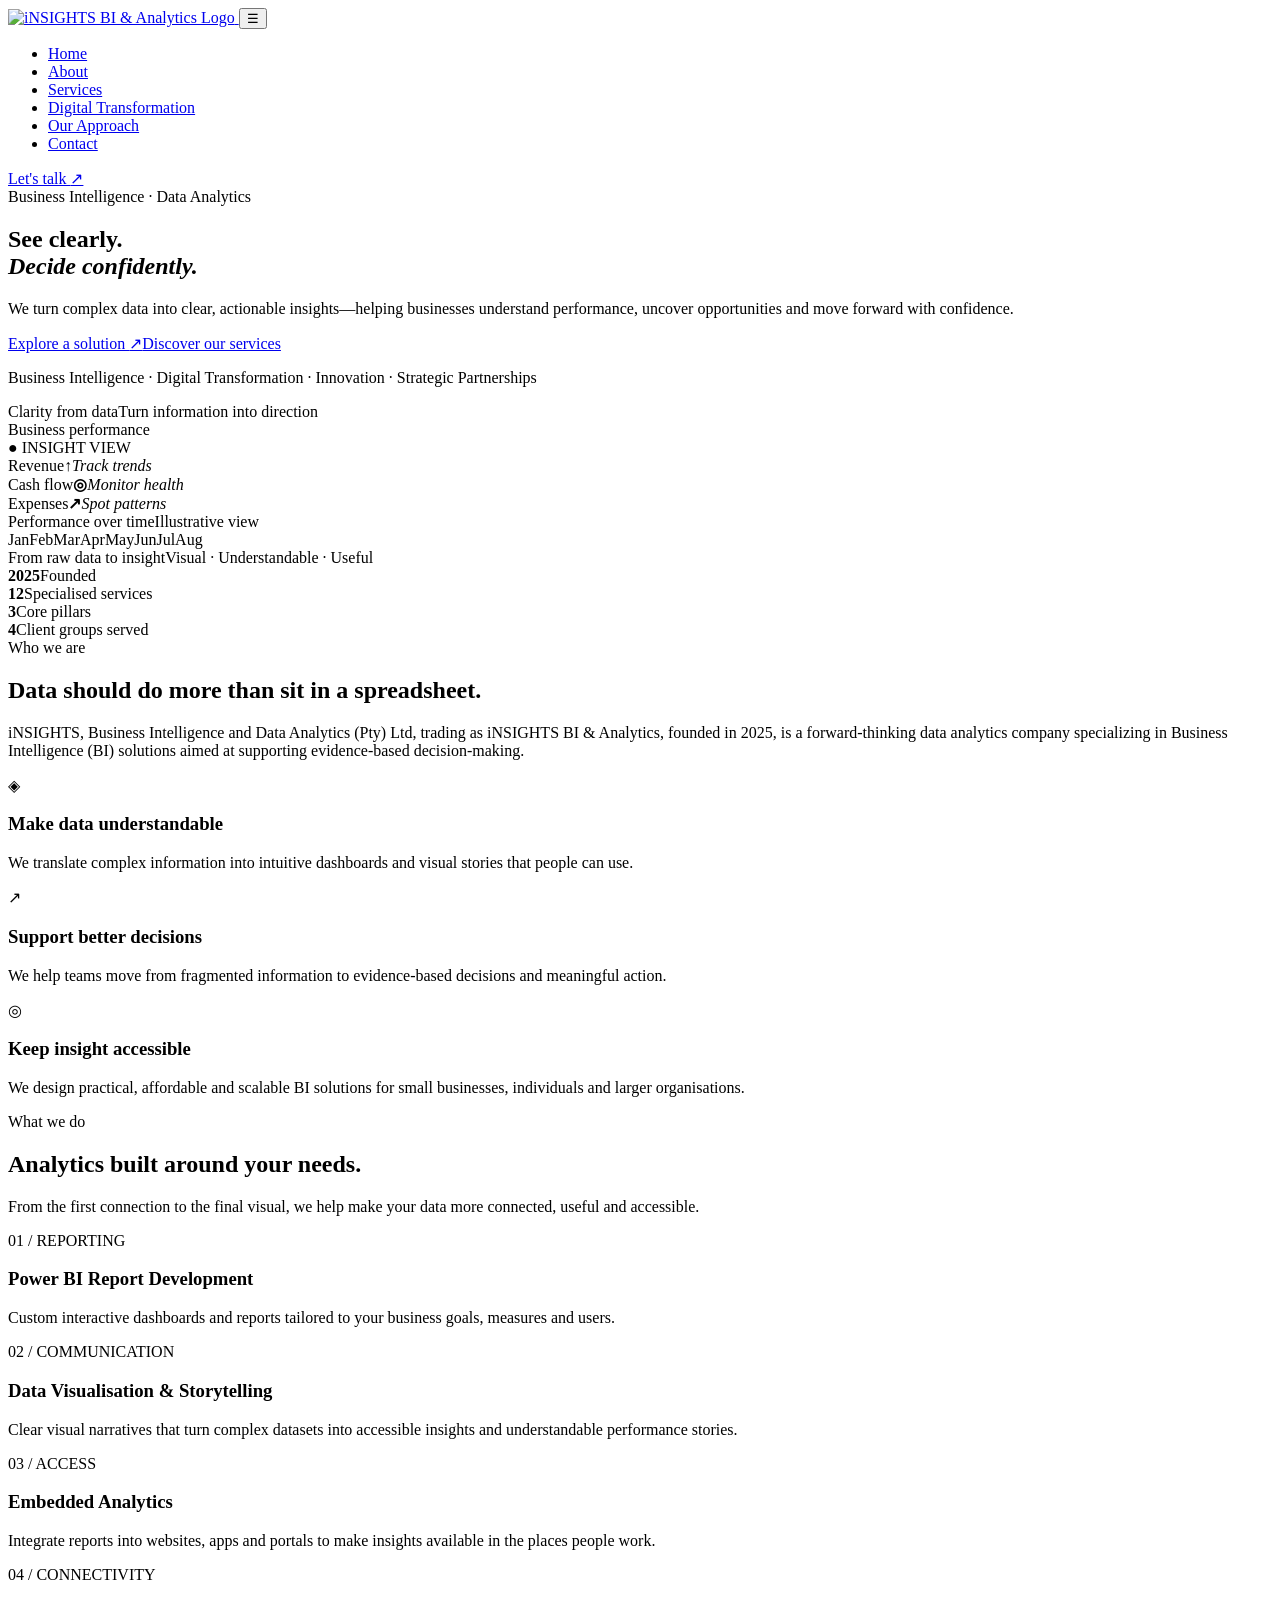
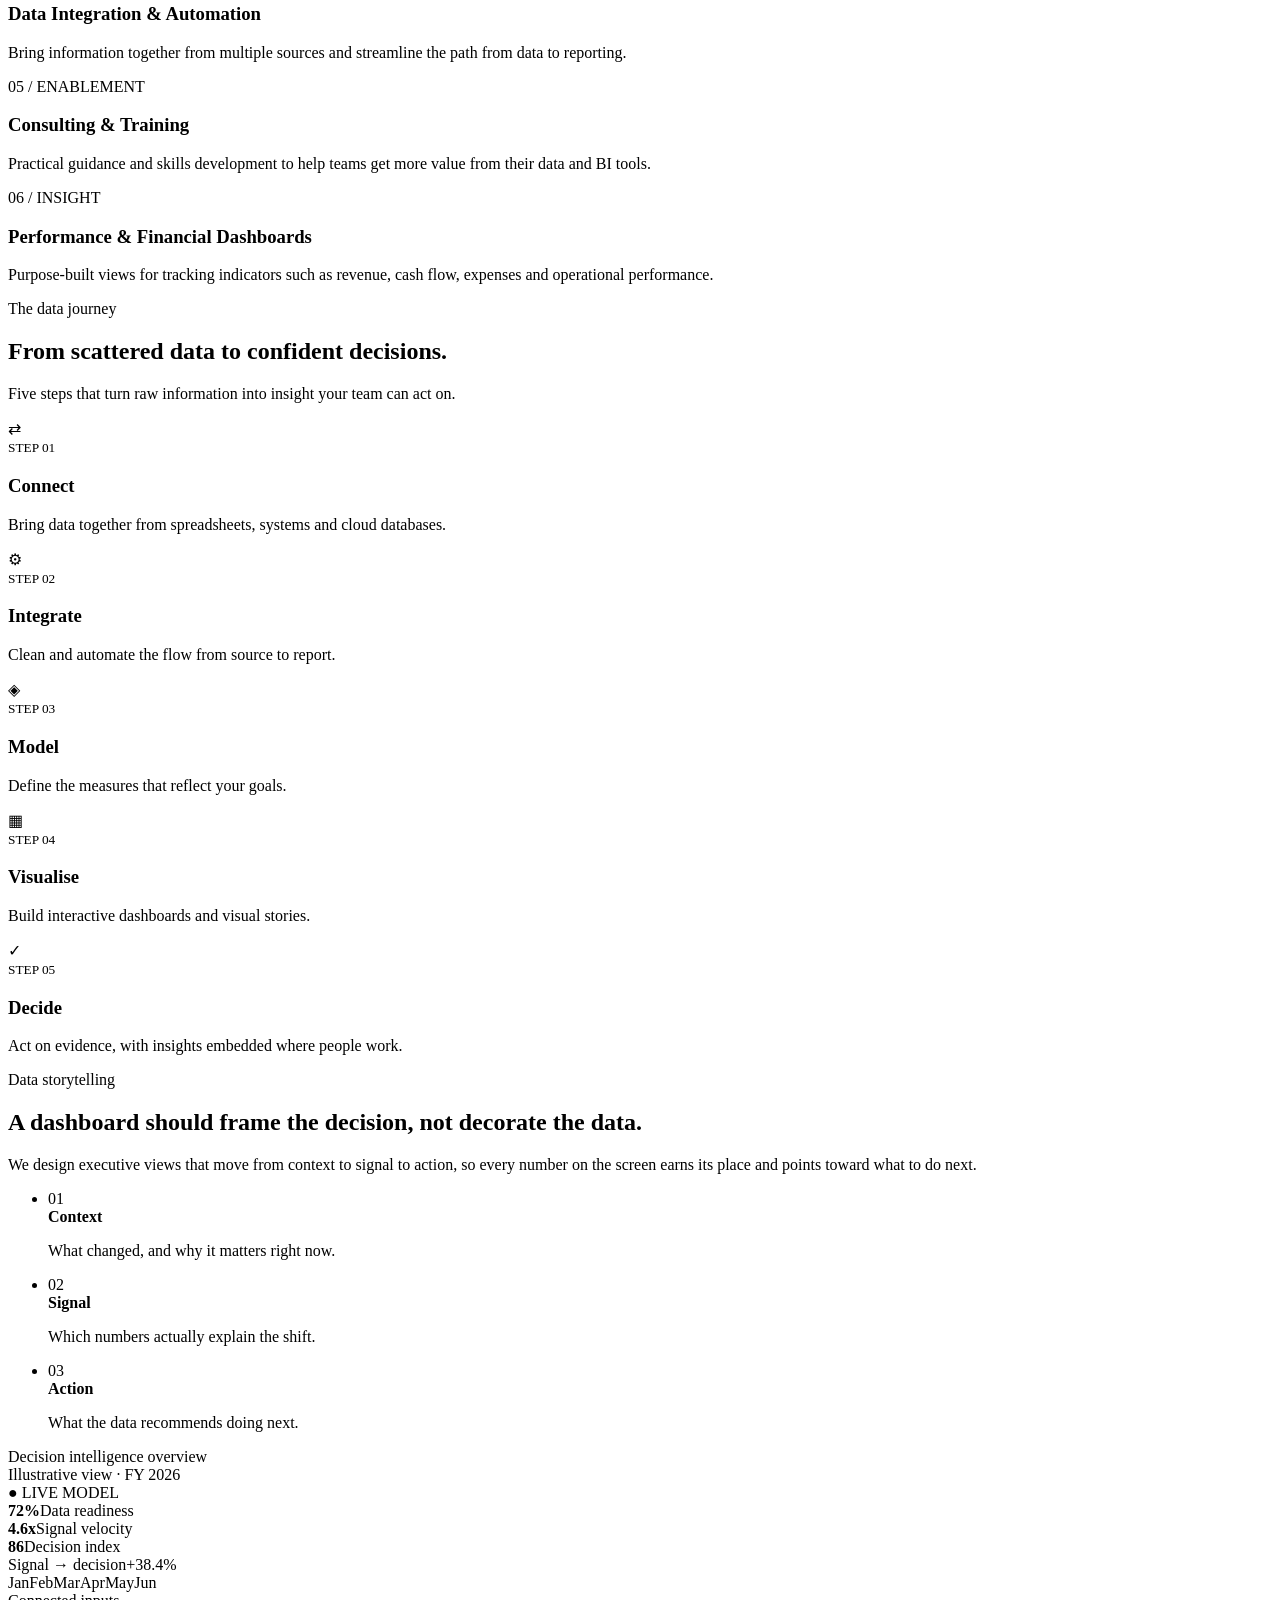
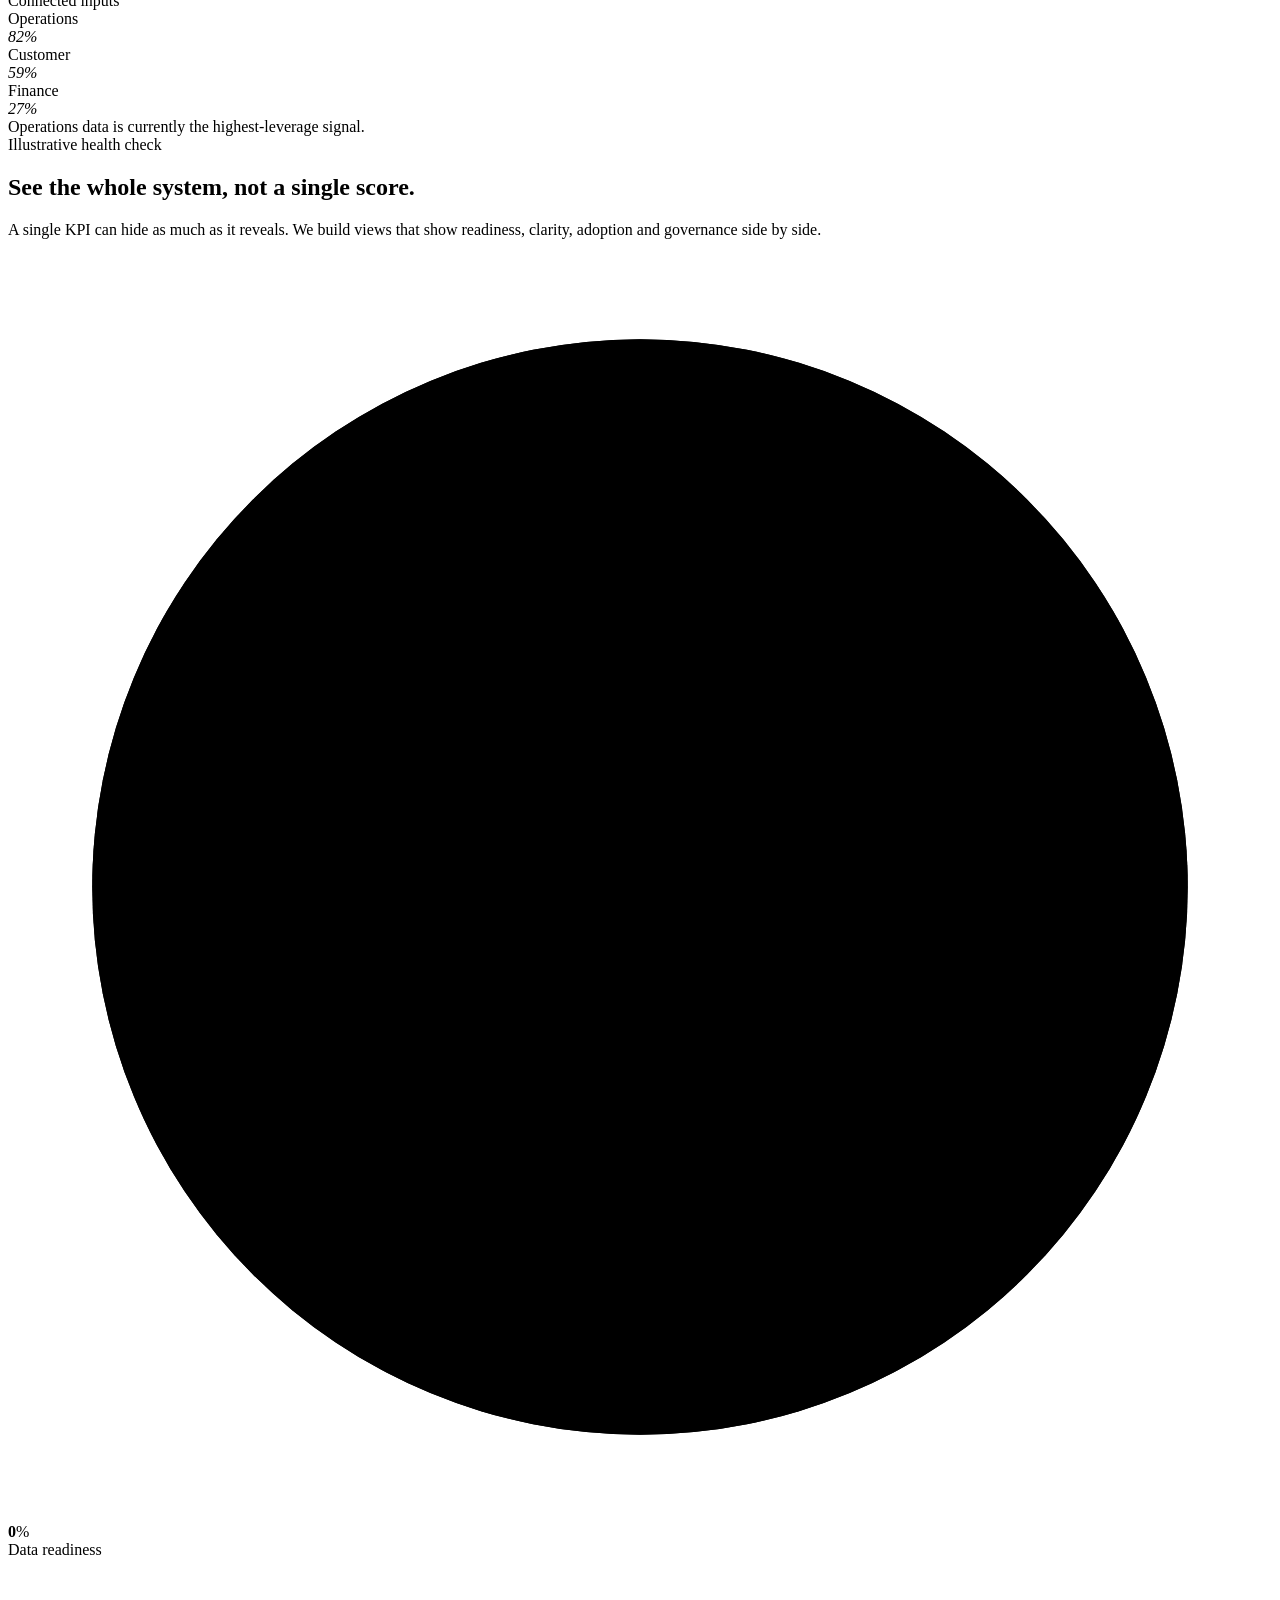
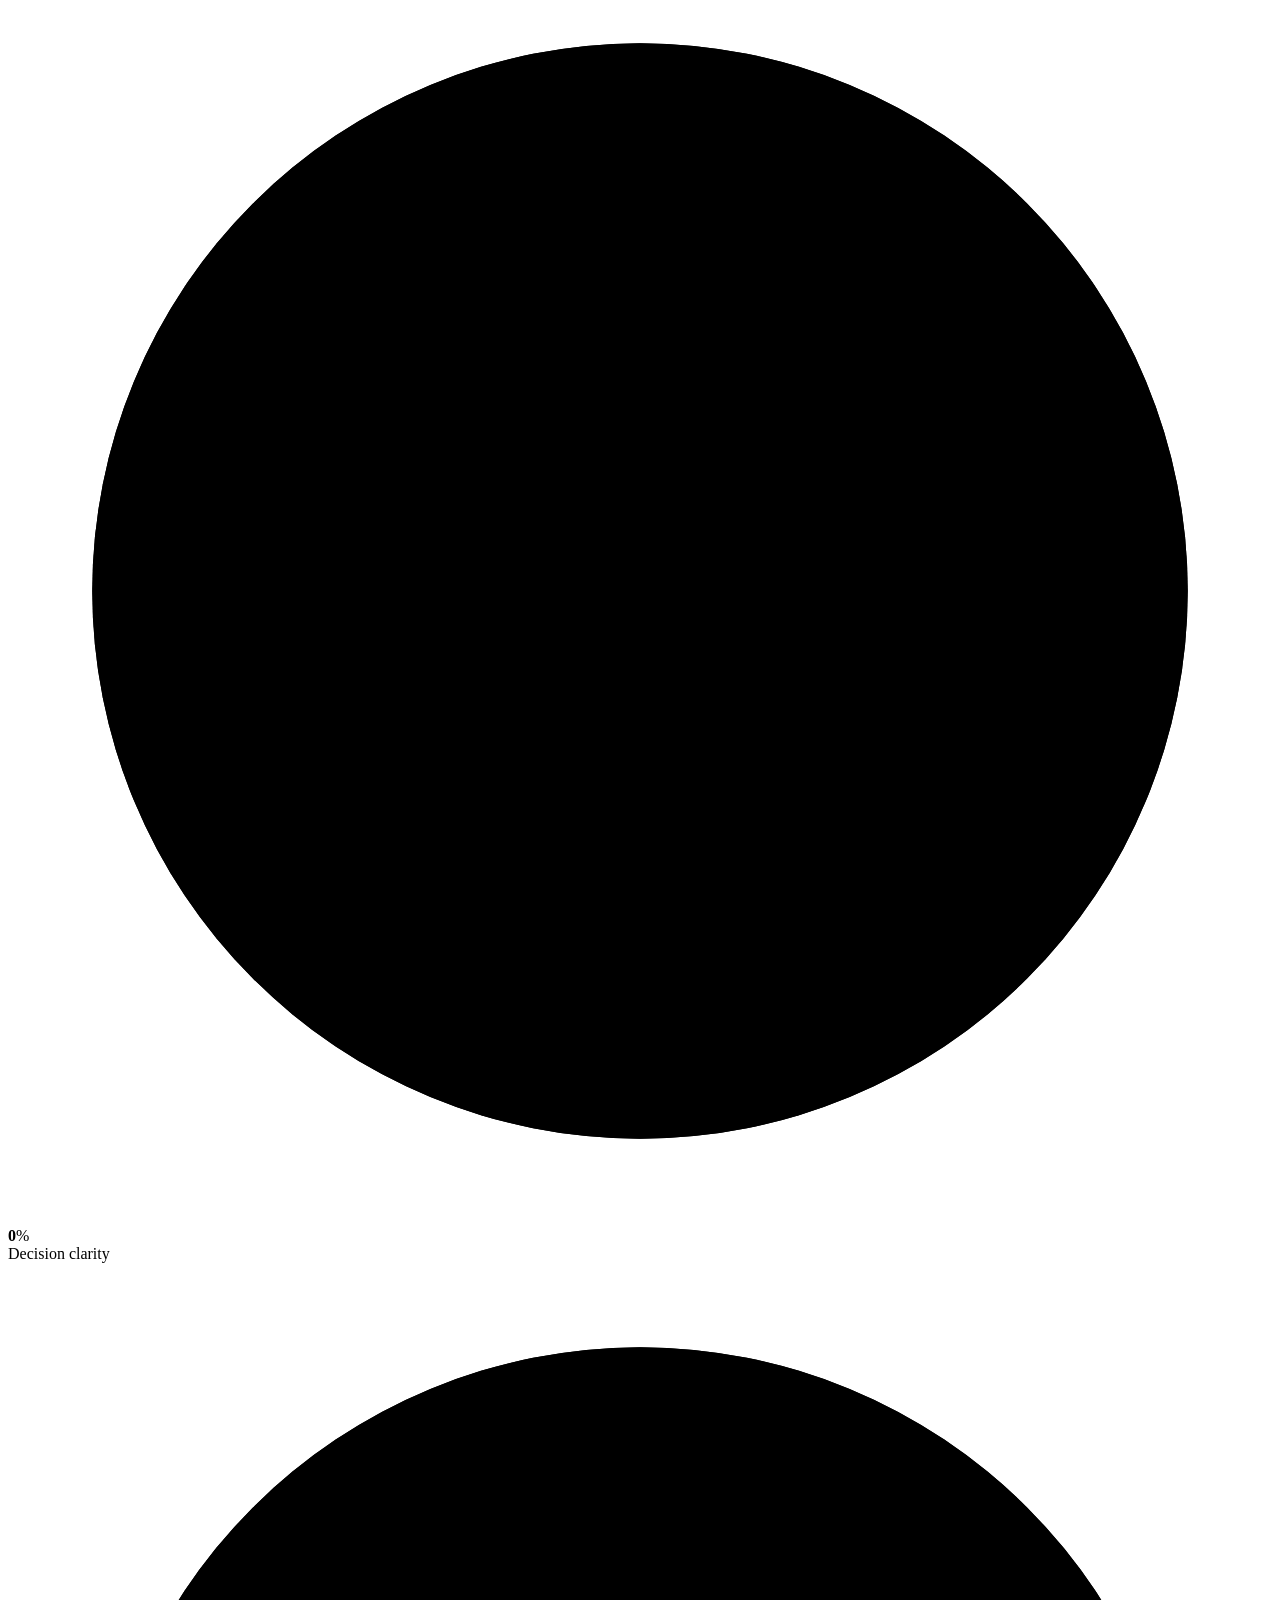
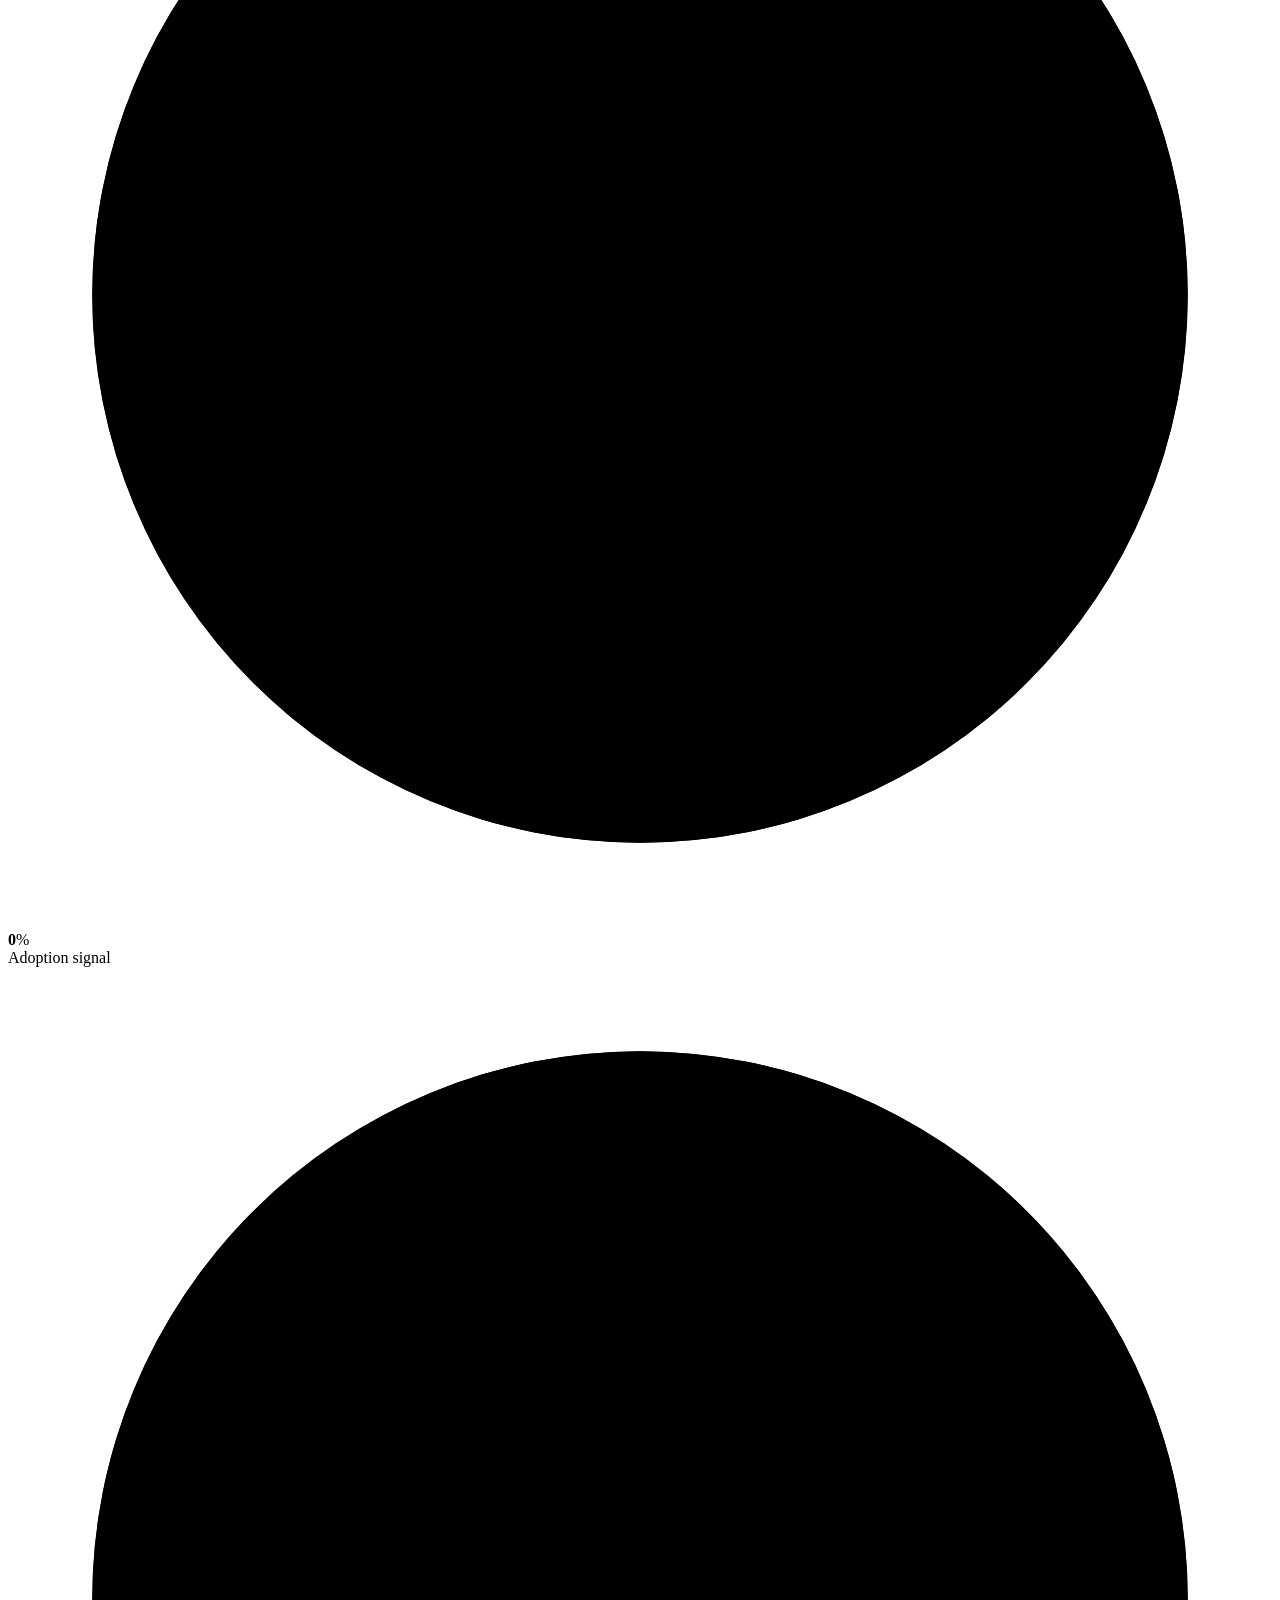
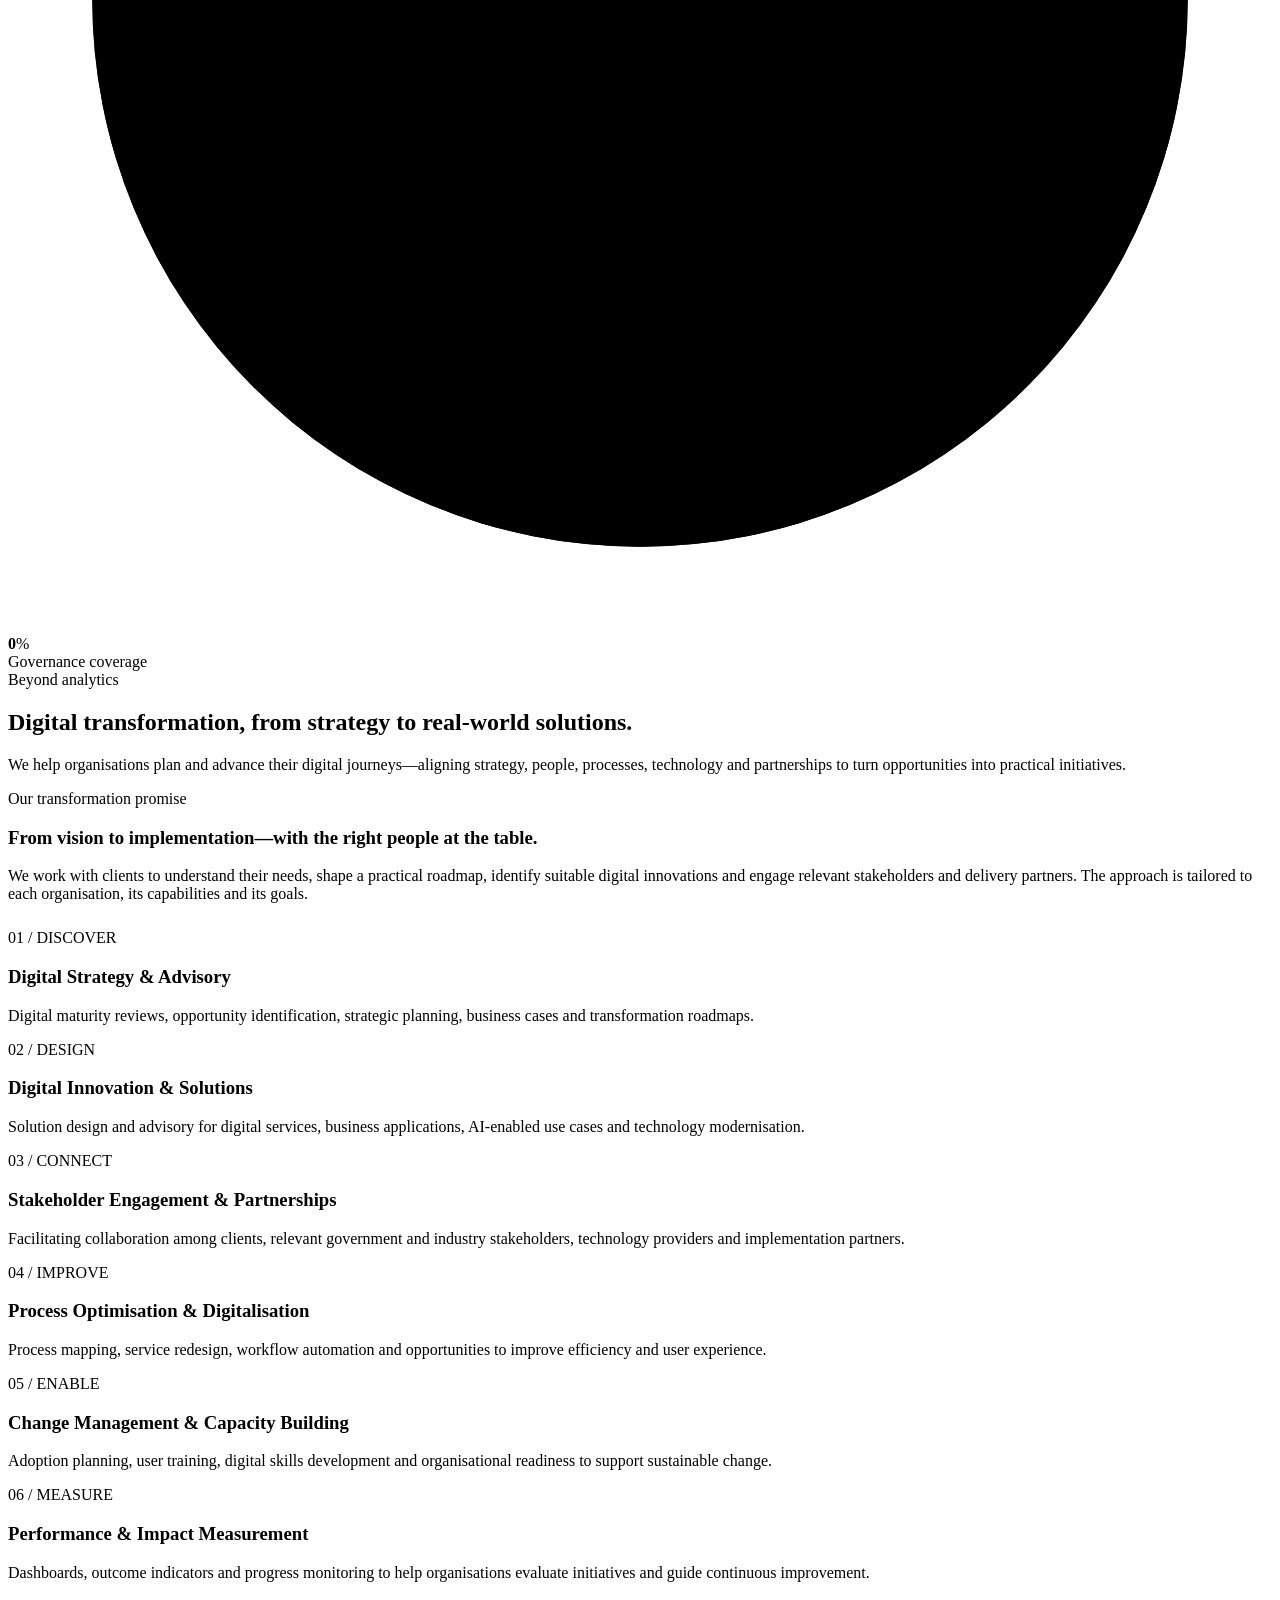
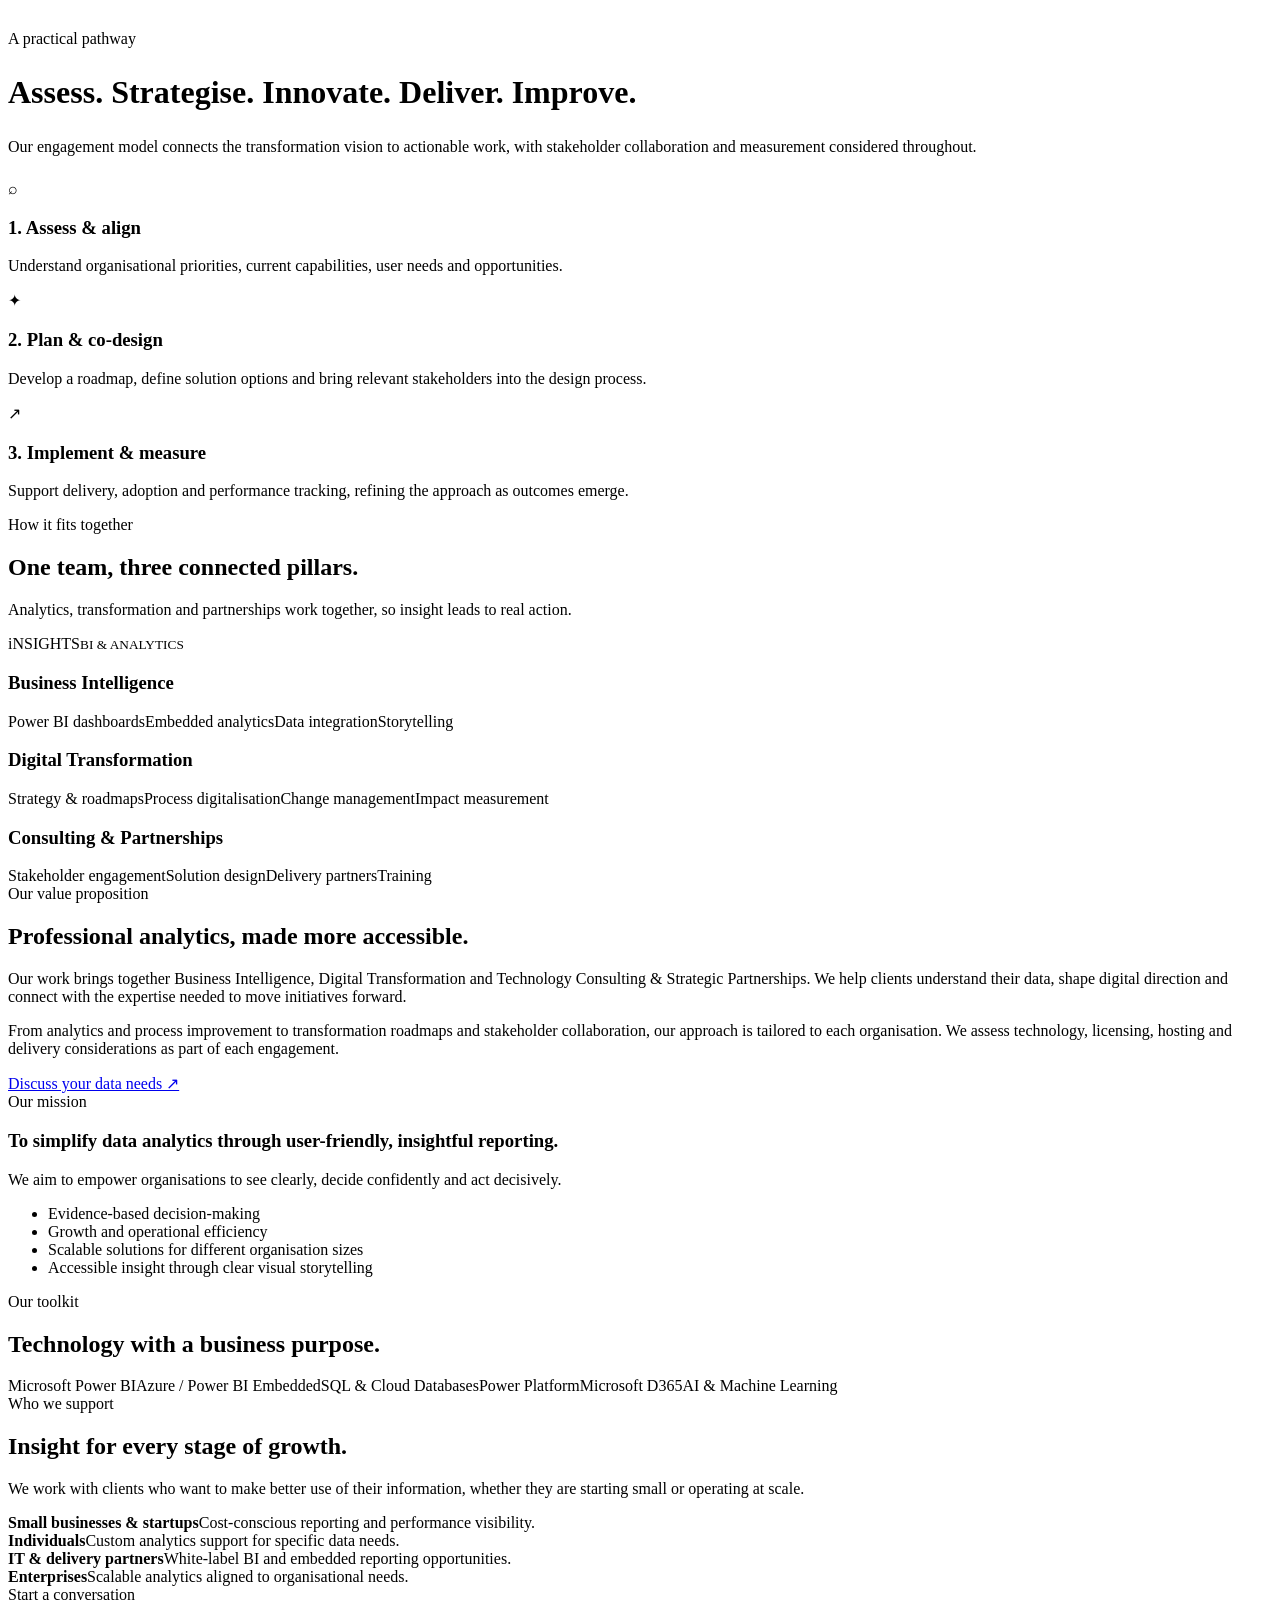
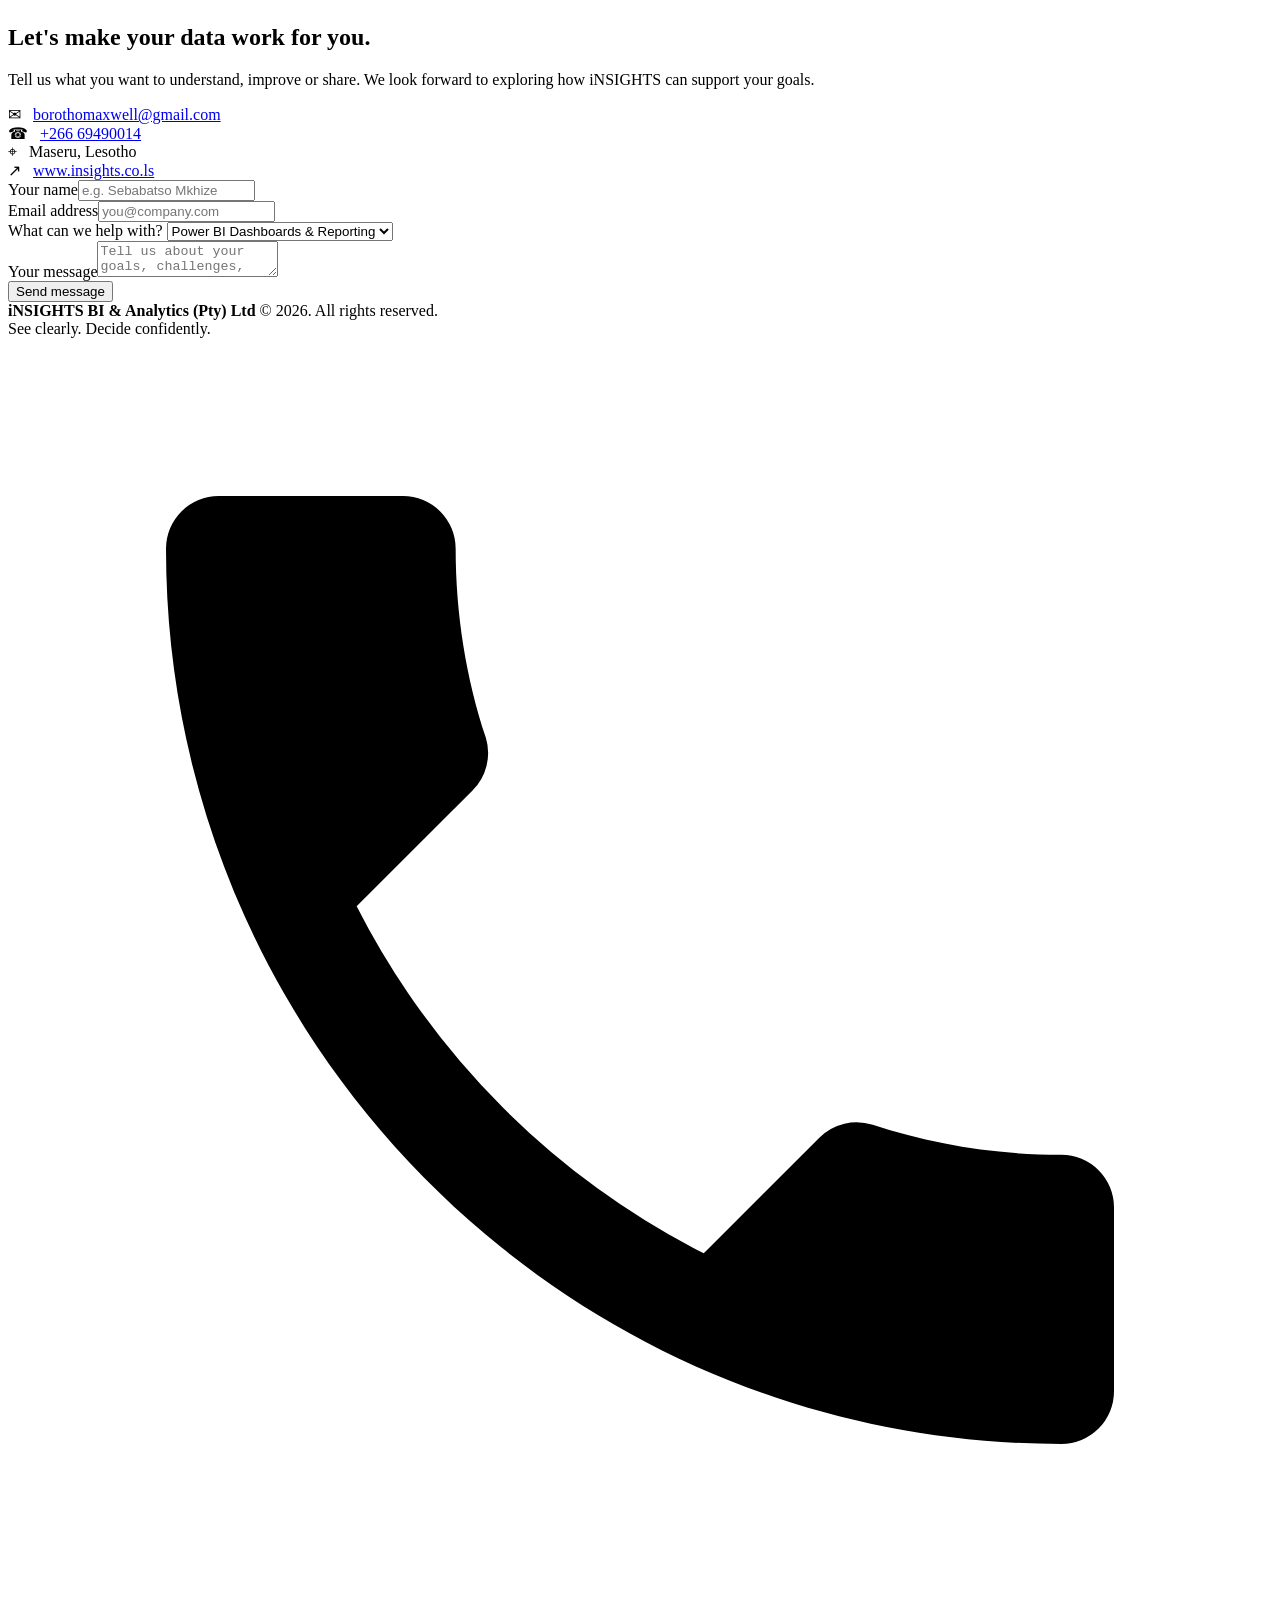
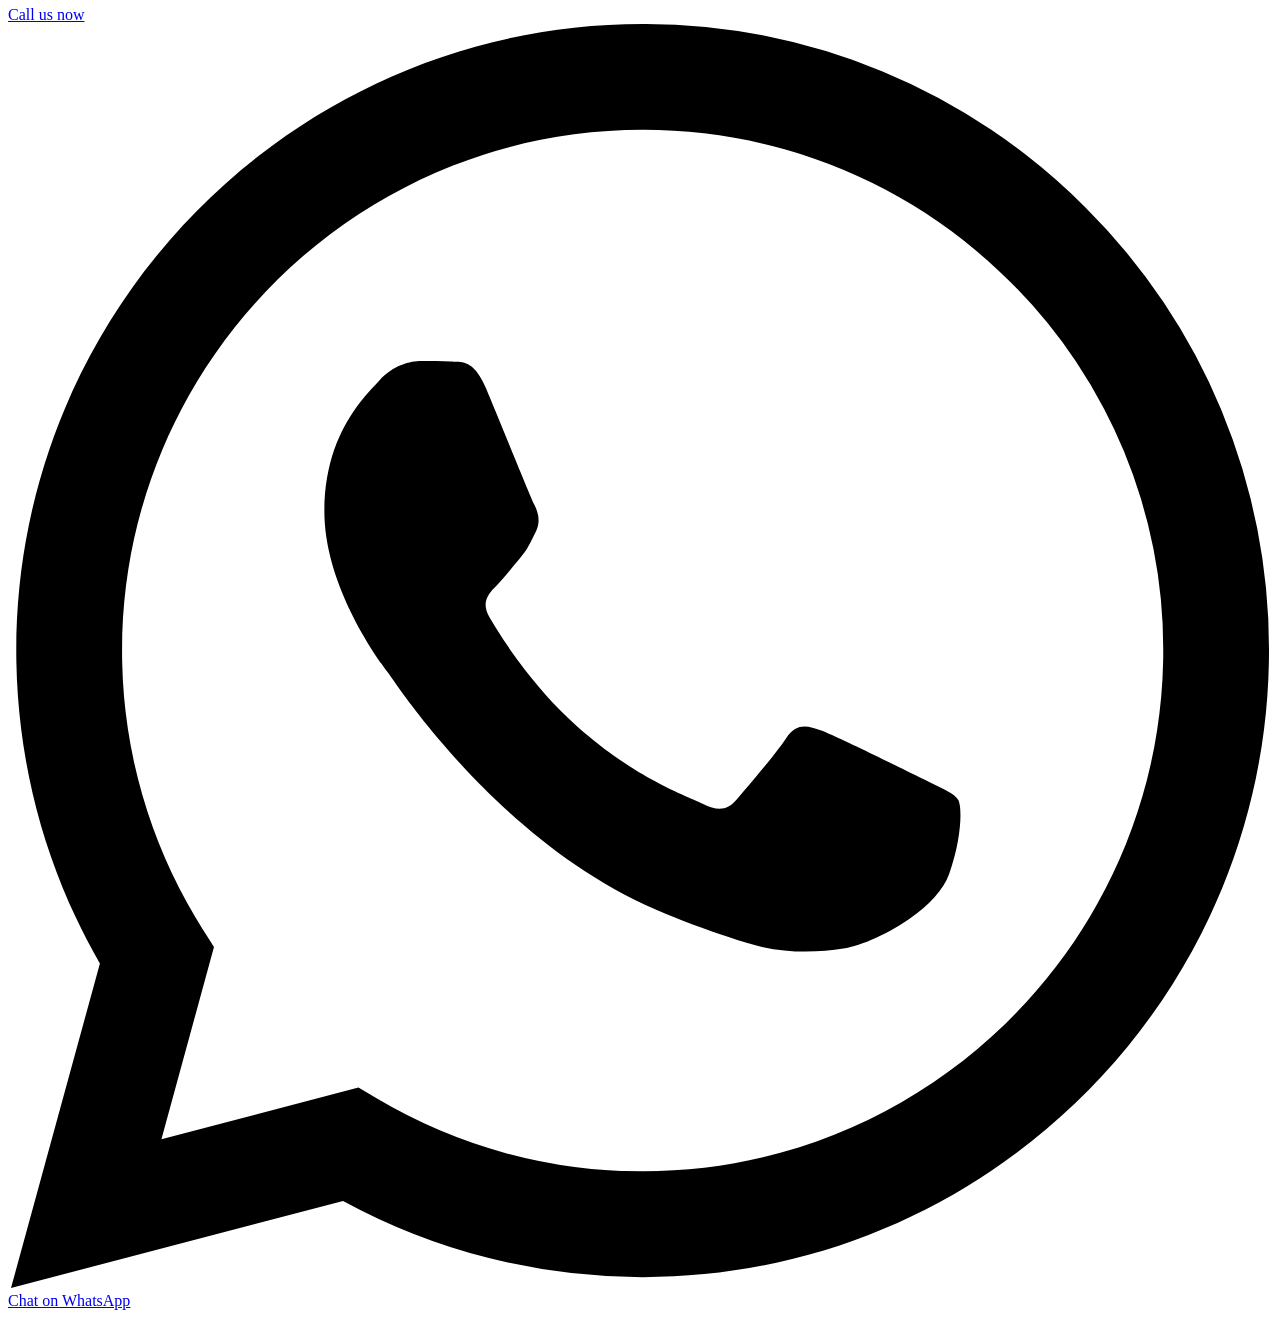
==== index.html @ de17a2cf "Update index.html" ====
<!DOCTYPE html>
<html lang="en">
<head>
  <base href="/iNSIGHTS/">
  <link rel="stylesheet" href="styles.css">
  
<meta charset="UTF-8">
<meta name="viewport" content="width=device-width, initial-scale=1.0">
<meta name="description" content="iNSIGHTS BI & Analytics supports better decisions and digital transformation through business intelligence, analytics, innovation and strategic partnerships.">
<meta name="theme-color" content="#123c31">
<title>iNSIGHTS | BI, Analytics & Digital Transformation</title>
<script>document.documentElement.classList.add('js')</script>
<link rel="preconnect" href="https://fonts.googleapis.com">
<link rel="preconnect" href="https://fonts.gstatic.com" crossorigin>
<link href="https://fonts.googleapis.com/css2?family=DM+Sans:wght@400;500;600;700&family=Manrope:wght@400;500;600;700;800&display=swap" rel="stylesheet">
<link rel="stylesheet" href="css/styles.css">
</head>
<body>
<header>
  <div class="container nav">
    <a class="brand" href="#home" aria-label="iNSIGHTS home">
      <img src="images/Logo_Cropped-removebg-preview.png" alt="iNSIGHTS BI &amp; Analytics Logo">
    </a>
    <button class="menu" id="menu" aria-label="Open navigation" aria-expanded="false">☰</button>
    <ul class="navlinks" id="navlinks">
      <li><a href="#home">Home</a></li><li><a href="#about">About</a></li><li><a href="#services">Services</a></li><li><a href="#digital">Digital Transformation</a></li><li><a href="#approach">Our Approach</a></li><li><a href="#contact">Contact</a></li>
    </ul>
    <a class="nav-cta" href="#contact">Let's talk <span>↗</span></a>
  </div>
</header>

<main>
<section class="hero" id="home">
 <div class="container hero-grid">
  <div>
   <div class="eyebrow">Business Intelligence · Data Analytics</div>
   <h1>See clearly.<br><em>Decide confidently.</em></h1>
   <p class="hero-copy">We turn complex data into clear, actionable insights—helping businesses understand performance, uncover opportunities and move forward with confidence.</p>
   <div class="hero-actions"><a class="btn btn-lime" href="#contact">Explore a solution <span>↗</span></a><a class="btn btn-outline" href="#services">Discover our services</a></div>
   <p class="hero-note">Business Intelligence · Digital Transformation · Innovation · Strategic Partnerships</p>
  </div>
  <div class="visual" aria-label="Illustration of an interactive analytics dashboard">
   <div class="float-tag tag-one">Clarity from data<span>Turn information into direction</span></div>
   <div class="dashboard">
    <div class="dash-top"><div class="dash-title">Business performance</div><div class="live">● INSIGHT VIEW</div></div>
    <div class="metric-row"><div class="metric"><span>Revenue</span><strong>↑</strong><i>Track trends</i></div><div class="metric"><span>Cash flow</span><strong>◎</strong><i>Monitor health</i></div><div class="metric"><span>Expenses</span><strong>↗</strong><i>Spot patterns</i></div></div>
    <div class="chart"><div class="chart-head"><span>Performance over time</span><span>Illustrative view</span></div><div class="bars"><div class="bar" style="height:32%"></div><div class="bar" style="height:45%"></div><div class="bar" style="height:39%"></div><div class="bar" style="height:59%"></div><div class="bar" style="height:52%"></div><div class="bar" style="height:73%"></div><div class="bar" style="height:66%"></div><div class="bar" style="height:91%"></div></div><div class="months"><span>Jan</span><span>Feb</span><span>Mar</span><span>Apr</span><span>May</span><span>Jun</span><span>Jul</span><span>Aug</span></div></div>
   </div>
   <div class="float-tag tag-two">From raw data to insight<span>Visual · Understandable · Useful</span></div>
  </div>
 </div>
</section>

<section class="stats"><div class="container stat-grid">
 <div class="stat reveal"><strong data-count="2025" data-from="2000">2025</strong><span>Founded</span></div>
 <div class="stat reveal"><strong data-count="12">12</strong><span>Specialised services</span></div>
 <div class="stat reveal"><strong data-count="3">3</strong><span>Core pillars</span></div>
 <div class="stat reveal"><strong data-count="4">4</strong><span>Client groups served</span></div>
</div></section>

<section class="section" id="about">
 <div class="container">
  <div class="section-head"><div class="kicker">Who we are</div><h2>Data should do more than sit in a spreadsheet.</h2><p>iNSIGHTS, Business Intelligence and Data Analytics (Pty) Ltd, trading as iNSIGHTS BI &amp; Analytics, founded in 2025, is a forward-thinking data analytics company specializing in Business Intelligence (BI) solutions aimed at supporting evidence-based decision-making.</p></div>
  <div class="pillars">
   <article class="pillar"><div class="pillar-icon">◈</div><h3>Make data understandable</h3><p>We translate complex information into intuitive dashboards and visual stories that people can use.</p></article>
   <article class="pillar"><div class="pillar-icon">↗</div><h3>Support better decisions</h3><p>We help teams move from fragmented information to evidence-based decisions and meaningful action.</p></article>
   <article class="pillar"><div class="pillar-icon">◎</div><h3>Keep insight accessible</h3><p>We design practical, affordable and scalable BI solutions for small businesses, individuals and larger organisations.</p></article>
  </div>
 </div>
</section>

<section class="section services" id="services">
 <div class="container">
  <div class="section-head"><div class="kicker">What we do</div><h2>Analytics built around your needs.</h2><p>From the first connection to the final visual, we help make your data more connected, useful and accessible.</p></div>
  <div class="service-grid">
   <article class="service"><div class="service-number">01 / REPORTING</div><h3>Power BI Report Development</h3><p>Custom interactive dashboards and reports tailored to your business goals, measures and users.</p></article>
   <article class="service"><div class="service-number">02 / COMMUNICATION</div><h3>Data Visualisation &amp; Storytelling</h3><p>Clear visual narratives that turn complex datasets into accessible insights and understandable performance stories.</p></article>
   <article class="service"><div class="service-number">03 / ACCESS</div><h3>Embedded Analytics</h3><p>Integrate reports into websites, apps and portals to make insights available in the places people work.</p></article>
   <article class="service"><div class="service-number">04 / CONNECTIVITY</div><h3>Data Integration &amp; Automation</h3><p>Bring information together from multiple sources and streamline the path from data to reporting.</p></article>
   <article class="service"><div class="service-number">05 / ENABLEMENT</div><h3>Consulting &amp; Training</h3><p>Practical guidance and skills development to help teams get more value from their data and BI tools.</p></article>
   <article class="service"><div class="service-number">06 / INSIGHT</div><h3>Performance &amp; Financial Dashboards</h3><p>Purpose-built views for tracking indicators such as revenue, cash flow, expenses and operational performance.</p></article>
  </div>
 </div>
</section>

<section class="section" style="padding-bottom:0">
 <div class="container">
  <div class="section-head"><div class="kicker">The data journey</div><h2>From scattered data to confident decisions.</h2><p>Five steps that turn raw information into insight your team can act on.</p></div>
  <div class="journey">
   <div class="j-step"><div class="j-dot">⇄</div><small>STEP 01</small><h3>Connect</h3><p>Bring data together from spreadsheets, systems and cloud databases.</p></div>
   <div class="j-step"><div class="j-dot">⚙</div><small>STEP 02</small><h3>Integrate</h3><p>Clean and automate the flow from source to report.</p></div>
   <div class="j-step"><div class="j-dot">◈</div><small>STEP 03</small><h3>Model</h3><p>Define the measures that reflect your goals.</p></div>
   <div class="j-step"><div class="j-dot">▦</div><small>STEP 04</small><h3>Visualise</h3><p>Build interactive dashboards and visual stories.</p></div>
   <div class="j-step"><div class="j-dot">✓</div><small>STEP 05</small><h3>Decide</h3><p>Act on evidence, with insights embedded where people work.</p></div>
  </div>
 </div>
</section>

<section class="section">
 <div class="container split">
  <div class="copy">
   <div class="kicker">Data storytelling</div>
   <h2>A dashboard should frame the decision, not decorate the data.</h2>
   <p>We design executive views that move from context to signal to action, so every number on the screen earns its place and points toward what to do next.</p>
   <ul class="framework">
    <li><span>01</span><div><strong>Context</strong><p>What changed, and why it matters right now.</p></div></li>
    <li><span>02</span><div><strong>Signal</strong><p>Which numbers actually explain the shift.</p></div></li>
    <li><span>03</span><div><strong>Action</strong><p>What the data recommends doing next.</p></div></li>
   </ul>
  </div>
  <div class="insight-card reveal">
   <div class="insight-top">
    <div><div class="insight-title">Decision intelligence overview</div><div class="insight-sub">Illustrative view · FY 2026</div></div>
    <div class="live">● LIVE MODEL</div>
   </div>
   <div class="insight-metrics">
    <div><strong>72%</strong><span>Data readiness</span></div>
    <div><strong>4.6x</strong><span>Signal velocity</span></div>
    <div><strong>86</strong><span>Decision index</span></div>
   </div>
   <div class="insight-chart">
    <div class="chart-head"><span>Signal → decision</span><span>+38.4%</span></div>
    <div class="bars"><div class="bar" style="height:28%"></div><div class="bar" style="height:38%"></div><div class="bar" style="height:33%"></div><div class="bar" style="height:52%"></div><div class="bar" style="height:70%"></div><div class="bar" style="height:92%"></div></div>
    <div class="months"><span>Jan</span><span>Feb</span><span>Mar</span><span>Apr</span><span>May</span><span>Jun</span></div>
   </div>
   <div class="insight-inputs-head">Connected inputs</div>
   <div class="input-row"><span>Operations</span><div class="input-bar"><i style="--v:82%"></i></div><em>82%</em></div>
   <div class="input-row"><span>Customer</span><div class="input-bar"><i style="--v:59%"></i></div><em>59%</em></div>
   <div class="input-row"><span>Finance</span><div class="input-bar"><i style="--v:27%"></i></div><em>27%</em></div>
   <div class="insight-tip">Operations data is currently the highest-leverage signal.</div>
  </div>
 </div>
</section>

<section class="section services">
 <div class="container">
  <div class="section-head"><div class="kicker">Illustrative health check</div><h2>See the whole system, not a single score.</h2><p>A single KPI can hide as much as it reveals. We build views that show readiness, clarity, adoption and governance side by side.</p></div>
  <div class="ring-grid">
   <div class="ring-item reveal"><div class="ring" data-pct="72"><svg viewBox="0 0 120 120"><circle class="ring-track" cx="60" cy="60" r="52"></circle><circle class="ring-fill" cx="60" cy="60" r="52"></circle></svg><div class="ring-label"><strong data-count="72">0</strong>%</div></div><span class="ring-caption">Data readiness</span></div>
   <div class="ring-item reveal"><div class="ring" data-pct="84"><svg viewBox="0 0 120 120"><circle class="ring-track" cx="60" cy="60" r="52"></circle><circle class="ring-fill" cx="60" cy="60" r="52"></circle></svg><div class="ring-label"><strong data-count="84">0</strong>%</div></div><span class="ring-caption">Decision clarity</span></div>
   <div class="ring-item reveal"><div class="ring" data-pct="66"><svg viewBox="0 0 120 120"><circle class="ring-track" cx="60" cy="60" r="52"></circle><circle class="ring-fill" cx="60" cy="60" r="52"></circle></svg><div class="ring-label"><strong data-count="66">0</strong>%</div></div><span class="ring-caption">Adoption signal</span></div>
   <div class="ring-item reveal"><div class="ring" data-pct="91"><svg viewBox="0 0 120 120"><circle class="ring-track" cx="60" cy="60" r="52"></circle><circle class="ring-fill" cx="60" cy="60" r="52"></circle></svg><div class="ring-label"><strong data-count="91">0</strong>%</div></div><span class="ring-caption">Governance coverage</span></div>
  </div>
 </div>
</section>

<section class="section" id="digital">
 <div class="container">
  <div class="section-head"><div class="kicker">Beyond analytics</div><h2>Digital transformation, from strategy to real-world solutions.</h2><p>We help organisations plan and advance their digital journeys—aligning strategy, people, processes, technology and partnerships to turn opportunities into practical initiatives.</p></div>
  <div class="story-card" style="margin-bottom:26px">
   <div class="kicker">Our transformation promise</div>
   <h3>From vision to implementation—with the right people at the table.</h3>
   <p>We work with clients to understand their needs, shape a practical roadmap, identify suitable digital innovations and engage relevant stakeholders and delivery partners. The approach is tailored to each organisation, its capabilities and its goals.</p>
  </div>
  <div class="service-grid">
   <article class="service"><div class="service-number">01 / DISCOVER</div><h3>Digital Strategy &amp; Advisory</h3><p>Digital maturity reviews, opportunity identification, strategic planning, business cases and transformation roadmaps.</p></article>
   <article class="service"><div class="service-number">02 / DESIGN</div><h3>Digital Innovation &amp; Solutions</h3><p>Solution design and advisory for digital services, business applications, AI-enabled use cases and technology modernisation.</p></article>
   <article class="service"><div class="service-number">03 / CONNECT</div><h3>Stakeholder Engagement &amp; Partnerships</h3><p>Facilitating collaboration among clients, relevant government and industry stakeholders, technology providers and implementation partners.</p></article>
   <article class="service"><div class="service-number">04 / IMPROVE</div><h3>Process Optimisation &amp; Digitalisation</h3><p>Process mapping, service redesign, workflow automation and opportunities to improve efficiency and user experience.</p></article>
   <article class="service"><div class="service-number">05 / ENABLE</div><h3>Change Management &amp; Capacity Building</h3><p>Adoption planning, user training, digital skills development and organisational readiness to support sustainable change.</p></article>
   <article class="service"><div class="service-number">06 / MEASURE</div><h3>Performance &amp; Impact Measurement</h3><p>Dashboards, outcome indicators and progress monitoring to help organisations evaluate initiatives and guide continuous improvement.</p></article>
  </div>
  <div class="section-head" style="margin:48px auto 0">
   <div class="kicker">A practical pathway</div><h2 style="font-size:2rem">Assess. Strategise. Innovate. Deliver. Improve.</h2>
   <p>Our engagement model connects the transformation vision to actionable work, with stakeholder collaboration and measurement considered throughout.</p>
  </div>
  <div class="pillars" style="margin-top:24px">
   <article class="pillar"><div class="pillar-icon">⌕</div><h3>1. Assess &amp; align</h3><p>Understand organisational priorities, current capabilities, user needs and opportunities.</p></article>
   <article class="pillar"><div class="pillar-icon">✦</div><h3>2. Plan &amp; co-design</h3><p>Develop a roadmap, define solution options and bring relevant stakeholders into the design process.</p></article>
   <article class="pillar"><div class="pillar-icon">↗</div><h3>3. Implement &amp; measure</h3><p>Support delivery, adoption and performance tracking, refining the approach as outcomes emerge.</p></article>
  </div>
 </div>
</section>

<section class="section services">
 <div class="container">
  <div class="section-head"><div class="kicker">How it fits together</div><h2>One team, three connected pillars.</h2><p>Analytics, transformation and partnerships work together, so insight leads to real action.</p></div>
  <div class="hub-core">iNSIGHTS<small>BI &amp; ANALYTICS</small></div>
  <div class="hub-stem"></div>
  <div class="hub-tree">
   <div class="hub-card"><h3>Business Intelligence</h3><div class="hub-tags"><span>Power BI dashboards</span><span>Embedded analytics</span><span>Data integration</span><span>Storytelling</span></div></div>
   <div class="hub-card"><h3>Digital Transformation</h3><div class="hub-tags"><span>Strategy &amp; roadmaps</span><span>Process digitalisation</span><span>Change management</span><span>Impact measurement</span></div></div>
   <div class="hub-card"><h3>Consulting &amp; Partnerships</h3><div class="hub-tags"><span>Stakeholder engagement</span><span>Solution design</span><span>Delivery partners</span><span>Training</span></div></div>
  </div>
 </div>
</section>

<section class="section" id="approach">
 <div class="container split">
  <div class="copy"><div class="kicker">Our value proposition</div><h2>Professional analytics, made more accessible.</h2><p>Our work brings together Business Intelligence, Digital Transformation and Technology Consulting &amp; Strategic Partnerships. We help clients understand their data, shape digital direction and connect with the expertise needed to move initiatives forward.</p><p>From analytics and process improvement to transformation roadmaps and stakeholder collaboration, our approach is tailored to each organisation. We assess technology, licensing, hosting and delivery considerations as part of each engagement.</p><a class="btn" href="#contact">Discuss your data needs ↗</a></div>
  <div class="story-card"><div class="kicker">Our mission</div><h3>To simplify data analytics through user-friendly, insightful reporting.</h3><p>We aim to empower organisations to see clearly, decide confidently and act decisively.</p><ul class="checklist"><li>Evidence-based decision-making</li><li>Growth and operational efficiency</li><li>Scalable solutions for different organisation sizes</li><li>Accessible insight through clear visual storytelling</li></ul></div>
 </div>
</section>

<section class="tech">
 <div class="container tech-inner"><div class="tech-title"><div class="kicker">Our toolkit</div><h2>Technology with a business purpose.</h2></div><div class="tech-list"><span class="tech-chip">Microsoft Power BI</span><span class="tech-chip">Azure / Power BI Embedded</span><span class="tech-chip">SQL &amp; Cloud Databases</span><span class="tech-chip">Power Platform</span><span class="tech-chip">Microsoft D365</span><span class="tech-chip">AI &amp; Machine Learning</span></div></div>
</section>

<section class="section">
 <div class="container">
  <div class="section-head"><div class="kicker">Who we support</div><h2>Insight for every stage of growth.</h2><p>We work with clients who want to make better use of their information, whether they are starting small or operating at scale.</p></div>
  <div class="audience">
   <div class="audience-card"><strong>Small businesses &amp; startups</strong><span>Cost-conscious reporting and performance visibility.</span></div>
   <div class="audience-card"><strong>Individuals</strong><span>Custom analytics support for specific data needs.</span></div>
   <div class="audience-card"><strong>IT &amp; delivery partners</strong><span>White-label BI and embedded reporting opportunities.</span></div>
   <div class="audience-card"><strong>Enterprises</strong><span>Scalable analytics aligned to organisational needs.</span></div>
  </div>
 </div>
</section>

<section class="contact" id="contact">
 <div class="container contact-grid">
  <div><div class="kicker" style="color:var(--lime)">Start a conversation</div><h2>Let's make your data work for you.</h2><p class="contact-intro">Tell us what you want to understand, improve or share. We look forward to exploring how iNSIGHTS can support your goals.</p>
   <div class="contact-details"><div>✉ &nbsp; <a href="mailto:borothomaxwell@gmail.com">borothomaxwell@gmail.com</a></div><div>☎ &nbsp; <a href="tel:+26669490014">+266 69490014</a></div><div>⌖ &nbsp; Maseru, Lesotho</div><div>↗ &nbsp; <a href="https://www.insights.co.ls" target="_blank" rel="noopener">www.insights.co.ls</a></div></div>
  </div>
  <form class="contact-form" id="contactForm">
   <div class="field"><label for="fullName">Your name</label><input id="fullName" name="name" placeholder="e.g. Sebabatso Mkhize" required></div>
   <div class="field"><label for="email">Email address</label><input id="email" name="email" type="email" placeholder="you@company.com" required></div>
   <div class="field">
     <label for="service">What can we help with?</label>
     <select id="service" name="service">
       <option>Power BI Dashboards &amp; Reporting</option>
       <option>Data Visualisation &amp; Storytelling</option>
       <option>Embedded Analytics</option>
       <option>Digital Transformation Strategy</option>
       <option>Other Services</option>
     </select>
   </div>
   <div class="field"><label for="message">Your message</label><textarea id="message" name="message" placeholder="Tell us about your goals, challenges, where your business is today, and where do you want to take it, or simply say Hello..."></textarea></div>
   <button type="submit">Send message</button>
  </form>
 </div>
</section>
</main>
<footer>
  <div class="container footer-row">
    <div><strong>iNSIGHTS BI &amp; Analytics (Pty) Ltd</strong> &copy; 2026. All rights reserved.</div>
    <div>See clearly. Decide confidently.</div>
  </div>
</footer>
<div class="fab-stack">
  <a class="fab fab-call" href="tel:+26669490014" aria-label="Call iNSIGHTS now">
    <span class="fab-btn"><svg viewBox="0 0 24 24" aria-hidden="true"><path d="M6.62 10.79a15.05 15.05 0 006.59 6.59l2.2-2.2a1 1 0 011.01-.24c1.12.37 2.33.57 3.58.57a1 1 0 011 1V20a1 1 0 01-1 1C10.61 21 3 13.39 3 4a1 1 0 011-1h3.5a1 1 0 011 1c0 1.25.2 2.46.57 3.58a1 1 0 01-.25 1.01l-2.2 2.2z"/></svg></span>
    <span class="fab-label">Call us now</span>
  </a>
  <a class="fab fab-wa" href="https://wa.me/26669490014?text=Hello%20iNSIGHTS%2C%20I%27d%20like%20to%20know%20more%20about%20your%20services." target="_blank" rel="noopener" aria-label="Chat with iNSIGHTS on WhatsApp">
    <span class="fab-btn"><svg viewBox="0 0 24 24" aria-hidden="true"><path d="M17.472 14.382c-.297-.149-1.758-.867-2.03-.967-.273-.099-.471-.148-.67.15-.197.297-.767.966-.94 1.164-.173.199-.347.223-.644.075-.297-.15-1.255-.463-2.39-1.475-.883-.788-1.48-1.761-1.653-2.059-.173-.297-.018-.458.13-.606.134-.133.298-.347.446-.52.149-.174.198-.298.298-.497.099-.198.05-.371-.025-.52-.075-.149-.669-1.612-.916-2.207-.242-.579-.487-.5-.669-.51-.173-.008-.371-.01-.57-.01-.198 0-.52.074-.792.372-.272.297-1.04 1.016-1.04 2.479 0 1.462 1.065 2.875 1.213 3.074.149.198 2.096 3.2 5.077 4.487.709.306 1.262.489 1.694.625.712.227 1.36.195 1.871.118.571-.085 1.758-.719 2.006-1.413.248-.694.248-1.289.173-1.413-.074-.124-.272-.198-.57-.347m-5.421 7.403h-.004a9.87 9.87 0 01-5.031-1.378l-.361-.214-3.741.982.998-3.648-.235-.374a9.86 9.86 0 01-1.51-5.26c.001-5.45 4.436-9.884 9.888-9.884 2.64 0 5.122 1.03 6.988 2.898a9.825 9.825 0 012.893 6.994c-.003 5.45-4.437 9.884-9.885 9.884m8.413-18.297A11.815 11.815 0 0012.05 0C5.495 0 .16 5.335.157 11.892c0 2.096.547 4.142 1.588 5.945L.057 24l6.305-1.654a11.882 11.882 0 005.683 1.448h.005c6.554 0 11.89-5.335 11.893-11.893a11.821 11.821 0 00-3.48-8.413z"/></svg></span>
    <span class="fab-label">Chat on WhatsApp</span>
  </a>
</div>

<script src="js/main.js" defer></script>
</body>
</html>
---- styles.css ----
:root{--forest:#123c31;--forest2:#1b5947;--lime:#b8d95b;--ink:#17221e;--muted:#64716b;--cream:#f7f8f3;--white:#fff;--line:#e3e9e2;--shadow:0 20px 60px rgba(18,60,49,.10)}
*{box-sizing:border-box;margin:0;padding:0;scroll-behavior:smooth}
body{font-family:"DM Sans",sans-serif;color:var(--ink);background:var(--white);line-height:1.65}
h1,h2,h3,h4{font-family:Manrope,sans-serif;line-height:1.15;letter-spacing:-.035em}
a{color:inherit;text-decoration:none}
.container{width:min(1160px,90%);margin:auto}
header{position:sticky;top:0;z-index:50;background:rgba(255,255,255,.92);backdrop-filter:blur(14px);border-bottom:1px solid rgba(227,233,226,.8)}
.nav{height:78px;display:flex;align-items:center;justify-content:space-between;gap:24px}
.brand{display:flex;align-items:center;gap:10px}
.brand img{height:70px;width:auto;display:block;transition:height .3s}
.navlinks{display:flex;align-items:center;gap:30px;list-style:none;font-size:.9rem;font-weight:600;color:#47554e}
.navlinks a:hover{color:var(--forest2)}
.nav-cta,.btn{display:inline-flex;align-items:center;justify-content:center;gap:9px;padding:12px 20px;border-radius:999px;background:var(--forest);color:white;font-weight:700;font-size:.9rem;transition:.2s;border:1px solid var(--forest)}
.nav-cta:hover,.btn:hover{background:var(--forest2);transform:translateY(-2px)}
.menu{display:none;border:0;background:none;font-size:1.6rem;color:var(--forest);cursor:pointer}
.hero{position:relative;overflow:hidden;background:var(--forest);color:white;padding:105px 0 100px}
.hero:before{content:"";position:absolute;width:650px;height:650px;border:1px solid rgba(184,217,91,.18);border-radius:50%;right:-110px;top:-230px;box-shadow:0 0 0 70px rgba(184,217,91,.035),0 0 0 145px rgba(184,217,91,.025)}
.hero:after{content:"";position:absolute;width:300px;height:300px;border-radius:50%;background:radial-gradient(circle,rgba(184,217,91,.18),transparent 68%);right:22%;bottom:-170px}
.hero-grid{position:relative;z-index:1;display:grid;grid-template-columns:1.12fr .88fr;gap:55px;align-items:center}
.eyebrow{display:inline-flex;align-items:center;gap:9px;font-size:.76rem;text-transform:uppercase;letter-spacing:.16em;font-weight:800;color:var(--lime);margin-bottom:22px}
.eyebrow:before{content:"";width:24px;height:2px;background:var(--lime)}
.hero h1{font-size:clamp(2.8rem,6vw,5.2rem);max-width:700px;margin-bottom:23px}
.hero h1 em{font-style:normal;color:var(--lime)}
.hero-copy{font-size:1.08rem;color:#d4e0d9;max-width:590px;margin-bottom:32px}
.hero-actions{display:flex;align-items:center;gap:14px;flex-wrap:wrap}
.btn-lime{background:var(--lime);border-color:var(--lime);color:var(--forest)}
.btn-lime:hover{background:#c9e77a;border-color:#c9e77a}
.btn-outline{background:transparent;border-color:rgba(255,255,255,.35);color:white}
.btn-outline:hover{background:rgba(255,255,255,.08)}
.hero-note{font-size:.8rem;color:#b9cbc1;margin-top:22px}
.visual{position:relative;min-height:390px;display:grid;place-items:center}
.dashboard{width:min(100%,440px);background:#fff;color:var(--ink);padding:22px;border-radius:22px;box-shadow:0 30px 90px rgba(0,0,0,.28);transform:rotate(2deg);position:relative;z-index:2}
.dash-top{display:flex;justify-content:space-between;align-items:center;margin-bottom:22px}
.dash-title{font:800 .95rem Manrope,sans-serif}
.live{font-size:.65rem;color:#39835f;background:#eaf5ed;padding:5px 9px;border-radius:30px;font-weight:800}
.metric-row{display:grid;grid-template-columns:repeat(3,1fr);gap:10px}
.metric{padding:12px;background:#f5f8f3;border-radius:12px}
.metric span{font-size:.62rem;color:#718078;display:block}
.metric strong{font:800 1.1rem Manrope,sans-serif;display:block;margin-top:5px}
.metric i{font-style:normal;color:#4d9568;font-size:.63rem;font-weight:700}
.chart{margin-top:17px;padding:16px 13px 10px;background:#f8faf7;border-radius:14px}
.chart-head{display:flex;justify-content:space-between;font-size:.72rem;font-weight:700;margin-bottom:12px}
.chart-head span:last-child{color:#718078;font-weight:500}
.bars{height:130px;display:flex;align-items:end;gap:9px;border-bottom:1px solid #dfe7df;padding:0 4px}
.bar{flex:1;border-radius:5px 5px 0 0;background:linear-gradient(180deg,#b8d95b,#4c8b65);min-height:15px}
.months{display:flex;justify-content:space-between;color:#89948e;font-size:.57rem;padding-top:7px}
.float-tag{position:absolute;z-index:3;background:white;color:var(--forest);border-radius:14px;padding:12px 15px;box-shadow:var(--shadow);font-size:.75rem;font-weight:800}
.float-tag span{display:block;font-size:.62rem;color:#7b8981;font-weight:500}
/*.tag-one{left:-14px;top:-16px;transform:rotate(-5deg)}*/

.tag-one {
  left: -40px;      /* Changed from -14px to give more space */
  top: -28px;       /* Changed from -16px to lift it higher */
  transform: rotate(-5deg);
}


.tag-two{right:-5px;bottom:35px;transform:rotate(4deg)}
.section{padding:95px 0}
.section-head{max-width:700px;margin:0 auto 48px;text-align:center}
.kicker{font-size:.72rem;text-transform:uppercase;letter-spacing:.17em;color:#59816a;font-weight:800;margin-bottom:13px}
.section h2{font-size:clamp(2rem,4vw,3.15rem);color:var(--forest);margin-bottom:16px}
.section-head p,.muted{color:var(--muted)}
.pillars{display:grid;grid-template-columns:repeat(3,1fr);gap:18px}
.pillar{padding:27px;border:1px solid var(--line);border-radius:18px;background:white}
.pillar-icon{width:46px;height:46px;border-radius:14px;background:#eff5e7;display:grid;place-items:center;font-size:1.25rem;margin-bottom:20px}
.pillar h3{font-size:1.1rem;color:var(--forest);margin-bottom:9px}
.pillar p{font-size:.9rem;color:var(--muted)}
.services{background:var(--cream)}
.service-grid{display:grid;grid-template-columns:repeat(3,1fr);gap:18px}
.service{background:white;border:1px solid #e9eee7;border-radius:18px;padding:27px;min-height:215px;transition:.2s}
.service:hover{transform:translateY(-5px);box-shadow:var(--shadow)}
.service-number{font:800 .75rem Manrope,sans-serif;color:#8ba66a;letter-spacing:.12em;margin-bottom:20px}
.service h3{font-size:1.08rem;color:var(--forest);margin-bottom:10px}
.service p{font-size:.88rem;color:var(--muted)}
.split{display:grid;grid-template-columns:1fr 1fr;gap:65px;align-items:center}
.story-card{background:var(--forest);color:white;border-radius:24px;padding:38px;position:relative;overflow:hidden}
.story-card:after{content:"i";position:absolute;right:18px;bottom:-95px;font:800 19rem Manrope,sans-serif;color:rgba(255,255,255,.045);line-height:1}
.story-card>*{position:relative;z-index:1}
.story-card .kicker{color:var(--lime)}
.story-card h3{font-size:1.8rem;margin-bottom:16px}
.story-card p{color:#d4e0d9}
.checklist{list-style:none;margin-top:23px;display:grid;gap:12px}
.checklist li{display:flex;gap:10px;align-items:flex-start;color:#eaf1eb;font-size:.9rem}
.checklist li:before{content:"✓";color:var(--lime);font-weight:900}
.copy h2{font-size:clamp(2rem,4vw,3rem)}
.copy p{color:var(--muted);margin:15px 0}
.copy .btn{margin-top:12px}
.tech{background:#f7f9f5;padding:55px 0}
.tech-inner{display:flex;align-items:center;justify-content:space-between;gap:28px}
.tech-title{max-width:300px}
.tech-title h2{font-size:1.55rem;color:var(--forest)}
.tech-list{display:flex;flex-wrap:wrap;gap:10px;justify-content:flex-end}
.tech-chip{background:white;border:1px solid var(--line);padding:11px 16px;border-radius:999px;font-size:.82rem;font-weight:700;color:#40534a}
.audience{display:grid;grid-template-columns:repeat(4,1fr);gap:14px}
.audience-card{border:1px solid var(--line);padding:22px;border-radius:16px}
.audience-card strong{display:block;color:var(--forest);font:700 .98rem Manrope,sans-serif;margin-bottom:7px}
.audience-card span{font-size:.82rem;color:var(--muted)}
.contact{background:var(--forest);color:white;padding:85px 0}
.contact-grid{display:grid;grid-template-columns:1fr 1fr;gap:60px;align-items:start}
.contact h2{font-size:clamp(2.2rem,4vw,3.5rem);margin-bottom:17px}
.contact-intro{color:#d2dfd7;max-width:470px}
.contact-details{margin-top:32px;display:grid;gap:14px;color:#e6eee8;font-size:.92rem}
.contact-details a{color:var(--lime)}
.contact-form{background:white;color:var(--ink);padding:28px;border-radius:20px}
.field{margin-bottom:15px}
.field label{display:block;font-size:.78rem;font-weight:800;margin-bottom:6px;color:#33443b}
.field input,.field textarea,.field select{width:100%;padding:12px 13px;border:1px solid #dce4dc;border-radius:99px;font:inherit;font-size:.9rem;background:#fff;color:var(--ink)}
.field textarea{min-height:105px;resize:vertical;border-radius:12px}
.contact-form button{width:100%;padding:13px;border:0;border-radius:999px;background:var(--forest);color:white;font:700 .9rem "DM Sans",sans-serif;cursor:pointer}
.contact-form button:hover{background:var(--forest2)}
.form-hint{font-size:.72rem;color:#738078;margin-top:10px}
footer{background:#0c2b23;color:#b9c9c0;padding:23px 0;font-size:.78rem}
.footer-row{display:flex;justify-content:space-between;gap:15px;flex-wrap:wrap}
footer strong{color:white}

@media(max-width:900px){
  .hero-grid,.split,.contact-grid{grid-template-columns:1fr}
  .hero{padding:75px 0}
  .visual{min-height:360px}
  .service-grid{grid-template-columns:repeat(2,1fr)}
  .audience{grid-template-columns:repeat(2,1fr)}
  .tech-inner{align-items:flex-start;flex-direction:column}
  .tech-list{justify-content:flex-start}
}

/* Mobile Navigation */
@media(max-width:650px){
  .nav{height:70px;display:flex;align-items:center;justify-content:space-between;width:100%}
  .brand img{height:46px;width:auto}
  .menu{display:block}
  .nav-cta{display:none}
  .navlinks{display:none;position:absolute;top:70px;left:0;right:0;background:white;padding:18px 5%;border-bottom:1px solid var(--line);flex-direction:column;align-items:flex-start;gap:14px;box-shadow:0 10px 25px rgba(0,0,0,.05)}
  .navlinks.open{display:flex}
  .hero h1{font-size:2.75rem}
  .visual{min-height:300px}
  .dashboard{padding:15px}
  .tag-one{left:0;top:-12px}
  .tag-two{right:0;bottom:5px}
  .section{padding:70px 0}
  .pillars,.service-grid,.audience{grid-template-columns:1fr}
  .story-card{padding:28px}
  .contact-form{padding:20px}
  .footer-row{flex-direction:column}
}

/* ===== iNSIGHTS enhancements (transitions, scroll effects) ===== */
html{scroll-padding-top:78px}
.progress{position:fixed;top:0;left:0;height:3px;width:100%;background:var(--lime);transform:scaleX(0);transform-origin:left;z-index:100}
header{transition:box-shadow .3s}
.nav{transition:height .3s}
header.scrolled{box-shadow:0 8px 30px rgba(18,60,49,.08)}
header.scrolled .nav{height:64px}
.navlinks a{position:relative}
.navlinks a:after{content:"";position:absolute;left:0;bottom:-6px;height:2px;width:100%;background:var(--lime);transform:scaleX(0);transform-origin:left;transition:transform .3s}
.navlinks a:hover:after,.navlinks a.active:after{transform:scaleX(1)}
.btn span,.nav-cta span{transition:transform .2s}
.btn:hover span,.nav-cta:hover span{transform:translate(3px,-3px)}
@keyframes rise{from{opacity:0;translate:0 28px}to{opacity:1;translate:0 0}}
@keyframes grow{from{transform:scaleY(0)}to{transform:scaleY(1)}}
@keyframes bob{50%{translate:0 -10px}}
.hero-grid>div:first-child>*{animation:rise .9s cubic-bezier(.2,.7,.2,1) both}
.dashboard{animation:rise 1s .3s cubic-bezier(.2,.7,.2,1) both;transition:transform .25s ease-out}
.bar{transform-origin:bottom;animation:grow .9s cubic-bezier(.2,.7,.2,1) both}
.float-tag{animation:bob 6s ease-in-out infinite}
.tag-two{animation-delay:-3s}
.js .reveal{opacity:0;translate:0 32px;transition:opacity .8s cubic-bezier(.2,.7,.2,1),translate .8s cubic-bezier(.2,.7,.2,1),transform .2s,box-shadow .2s;transition-delay:var(--d,0s),var(--d,0s),0s,0s}
.js .reveal.in{opacity:1;translate:0 0}
:focus-visible{outline:3px solid var(--lime);outline-offset:3px}
@media(prefers-reduced-motion:reduce){*{animation:none!important;transition:none!important}.js .reveal{opacity:1;translate:none}}

/* ===== infographic elements ===== */
.stats{background:var(--cream);padding:42px 0;border-bottom:1px solid var(--line)}
.stat-grid{display:grid;grid-template-columns:repeat(4,1fr);gap:18px}
.stat{text-align:center;padding:6px 10px;border-right:1px solid var(--line)}
.stat:last-child{border-right:0}
.stat strong{display:block;font:800 clamp(2.2rem,4.5vw,3.3rem) Manrope,sans-serif;letter-spacing:-.05em;color:var(--forest);line-height:1}
.stat strong em{font-style:normal;color:#8ba66a}
.stat span{display:block;margin-top:8px;font-size:.78rem;font-weight:700;letter-spacing:.08em;text-transform:uppercase;color:var(--muted)}
.journey{position:relative;display:grid;grid-template-columns:repeat(5,1fr);gap:14px}
.journey:before,.journey:after{content:"";position:absolute;top:34px;left:10%;right:10%;height:3px;border-radius:3px;background:var(--line)}
.journey:after{background:var(--lime);transform:scaleX(0);transform-origin:left;transition:transform 1.6s cubic-bezier(.4,0,.2,1)}
.journey.in:after{transform:scaleX(1)}
.j-step{position:relative;z-index:1;text-align:center;padding:0 8px}
.j-dot{width:68px;height:68px;margin:0 auto 18px;border-radius:50%;background:#fff;border:3px solid var(--line);display:grid;place-items:center;font-size:1.4rem;color:var(--forest);transition:background .4s,color .4s,border-color .4s;transition-delay:var(--d,0s)}
.journey.in .j-dot{background:var(--forest);border-color:var(--lime);color:var(--lime)}
.j-step small{display:block;font:800 .68rem Manrope,sans-serif;letter-spacing:.14em;color:#8ba66a;margin-bottom:4px}
.j-step h3{font-size:1.05rem;color:var(--forest);margin-bottom:6px}
.j-step p{font-size:.84rem;color:var(--muted)}
.hub-core{width:132px;height:132px;margin:0 auto;border-radius:50%;background:var(--forest);color:var(--lime);display:flex;flex-direction:column;align-items:center;justify-content:center;text-align:center;font:800 1.05rem Manrope,sans-serif;line-height:1.1;position:relative;box-shadow:0 0 0 12px rgba(184,217,91,.18)}
.hub-core:before{content:"";position:absolute;inset:-12px;border-radius:50%;border:2px solid var(--lime);opacity:0;animation:pulse 3s ease-out infinite}
@keyframes pulse{0%{transform:scale(.9);opacity:.7}100%{transform:scale(1.5);opacity:0}}
.hub-core small{display:block;font:600 .55rem "DM Sans",sans-serif;letter-spacing:.14em;color:#d4e0d9;line-height:1.3;margin-top:4px}
.hub-stem{width:2px;height:34px;background:var(--lime);margin:0 auto}
.hub-tree{position:relative;display:grid;grid-template-columns:repeat(3,1fr);gap:18px;padding-top:34px}
.hub-tree:before{content:"";position:absolute;top:0;left:16.66%;right:16.66%;height:2px;background:var(--lime)}
.hub-card{position:relative;background:#fff;border:1px solid var(--line);border-radius:18px;padding:26px}
.hub-card:before{content:"";position:absolute;top:-34px;left:50%;width:2px;height:34px;background:var(--lime)}
.hub-card h3{font-size:1.1rem;color:var(--forest);margin-bottom:12px}
.hub-tags{display:flex;flex-wrap:wrap;gap:7px}
.hub-tags span{font-size:.75rem;font-weight:700;background:#eff5e7;color:#3f5b4b;padding:6px 11px;border-radius:99px}
@media(max-width:900px){
  .stat-grid{grid-template-columns:repeat(2,1fr)}
  .stat:nth-child(2){border-right:0}
  .journey{grid-template-columns:1fr;gap:26px}
  .journey:before,.journey:after{left:33px;right:auto;top:34px;bottom:34px;width:3px;height:auto}
  .journey:after{transform:scaleY(0);transform-origin:top}
  .journey.in:after{transform:scaleY(1)}
  .j-step{display:grid;grid-template-columns:68px 1fr;gap:0 18px;text-align:left;padding:0}
  .j-dot{grid-row:span 3;margin:0}
  .hub-tree{grid-template-columns:1fr}
  .hub-tree:before{display:none}
  .hub-card:before{display:none}
}

/* ===== Floating action buttons: Call + WhatsApp ===== */
.fab-stack{position:fixed;right:20px;bottom:calc(20px + env(safe-area-inset-bottom,0px));z-index:60;display:flex;flex-direction:column;align-items:flex-end;gap:14px}
.fab{display:flex;align-items:center;gap:10px;flex-direction:row-reverse;animation:rise .6s cubic-bezier(.2,.7,.2,1) both}
.fab-btn{width:58px;height:58px;border-radius:50%;display:grid;place-items:center;box-shadow:0 10px 30px rgba(18,60,49,.28);position:relative;transition:transform .2s}
.fab-btn svg{width:26px;height:26px;fill:#fff}
.fab:hover .fab-btn{transform:scale(1.08)}
.fab-label{background:#fff;color:var(--forest);font-weight:700;font-size:.8rem;padding:9px 14px;border-radius:99px;box-shadow:var(--shadow);opacity:0;translate:10px 0;transition:.25s;pointer-events:none;white-space:nowrap}
.fab:hover .fab-label,.fab:focus-visible .fab-label{opacity:1;translate:0 0}
.fab-call .fab-btn{background:var(--forest)}
.fab-call .fab-btn:before{content:"";position:absolute;inset:0;border-radius:50%;border:2px solid var(--forest);animation:pulse 2.6s ease-out infinite}
.fab-wa .fab-btn{background:#25D366}
.fab-wa .fab-btn:before{content:"";position:absolute;inset:0;border-radius:50%;border:2px solid #25D366;animation:pulse 2.6s ease-out infinite .6s}
@media(max-width:650px){.fab-label{display:none}.fab-stack{right:14px}}

/* ===== Data storytelling: insight card + framework list ===== */
.framework{list-style:none;margin-top:26px;display:grid;gap:18px}
.framework li{display:flex;gap:16px;align-items:flex-start}
.framework span{flex:0 0 auto;width:34px;height:34px;border-radius:10px;background:#eff5e7;color:var(--forest);font:800 .8rem Manrope,sans-serif;display:grid;place-items:center}
.framework strong{display:block;color:var(--forest);font:700 .95rem Manrope,sans-serif;margin-bottom:3px}
.framework p{font-size:.85rem;color:var(--muted)}
.insight-card{background:#fff;border:1px solid var(--line);border-radius:22px;padding:24px;box-shadow:var(--shadow)}
.insight-top{display:flex;justify-content:space-between;align-items:flex-start;margin-bottom:20px;gap:10px}
.insight-title{font:800 1rem Manrope,sans-serif;color:var(--forest)}
.insight-sub{font-size:.72rem;color:var(--muted);margin-top:3px;text-transform:uppercase;letter-spacing:.08em}
.insight-metrics{display:grid;grid-template-columns:repeat(3,1fr);gap:10px;margin-bottom:18px}
.insight-metrics div{background:#f5f8f3;border-radius:12px;padding:12px}
.insight-metrics strong{display:block;font:800 1.2rem Manrope,sans-serif;color:var(--forest)}
.insight-metrics span{font-size:.68rem;color:#718078}
.insight-chart{background:#f8faf7;border-radius:14px;padding:16px 13px 10px;margin-bottom:18px}
.insight-inputs-head{font:800 .78rem Manrope,sans-serif;color:var(--forest);margin-bottom:12px}
.input-row{display:grid;grid-template-columns:74px 1fr 34px;align-items:center;gap:10px;margin-bottom:9px;font-size:.75rem;color:#4b5a52}
.input-bar{height:7px;border-radius:99px;background:#eef2ec;overflow:hidden}
.input-bar i{display:block;height:100%;width:0;border-radius:99px;background:linear-gradient(90deg,#b8d95b,#4c8b65);transition:width 1.2s cubic-bezier(.2,.7,.2,1)}
.in .input-bar i{width:var(--v)}
.insight-tip{margin-top:10px;background:#eff5e7;border-radius:10px;padding:9px 12px;font-size:.72rem;color:#3f5b4b;font-weight:600}

/* ===== Progress rings ===== */
.ring-grid{display:grid;grid-template-columns:repeat(4,1fr);gap:22px;margin-top:10px}
/*.ring-item{text-align:center}*/

/* Color definitions matching your image */
.ring-item:nth-child(1) .ring-fill { stroke: #6C5CE7; } /* Purple - Data readiness */
.ring-item:nth-child(2) .ring-fill { stroke: #10B981; } /* Bright Green - Decision clarity */
.ring-item:nth-child(3) .ring-fill { stroke: #F59E0B; } /* Orange - Adoption signal */
.ring-item:nth-child(4) .ring-fill { stroke: #064E3B; } /* Dark Forest Green - Governance coverage */

/* Background track color (subtle light green-gray) */
.ring-track {
  stroke: #E2ECE9;
}

.ring{position:relative;width:118px;height:118px;margin:0 auto 14px}
.ring svg{width:100%;height:100%;transform:rotate(-90deg)}
.ring circle{fill:none;stroke-width:9}
.ring-track{stroke:var(--line)}
.ring-fill{stroke:var(--forest);stroke-linecap:round}
/*.ring-label{position:absolute;inset:0;display:grid;place-items:center;font:800 1.35rem Manrope,sans-serif;color:var(--forest)}*/

.ring-label {
  position: absolute;
  top: 50%;
  left: 50%;
  transform: translate(-50%, -50%);
  display: flex;
  align-items: center;
  justify-content: center;
  white-space: nowrap; /* Prevents text from breaking onto a new line */
}

.ring-label strong {
  display: inline; /* Keeps the number inline with % symbol */
}

.ring-caption{display:block;font-size:.8rem;font-weight:700;color:var(--muted)}
@media(max-width:900px){.ring-grid{grid-template-columns:repeat(2,1fr)}}
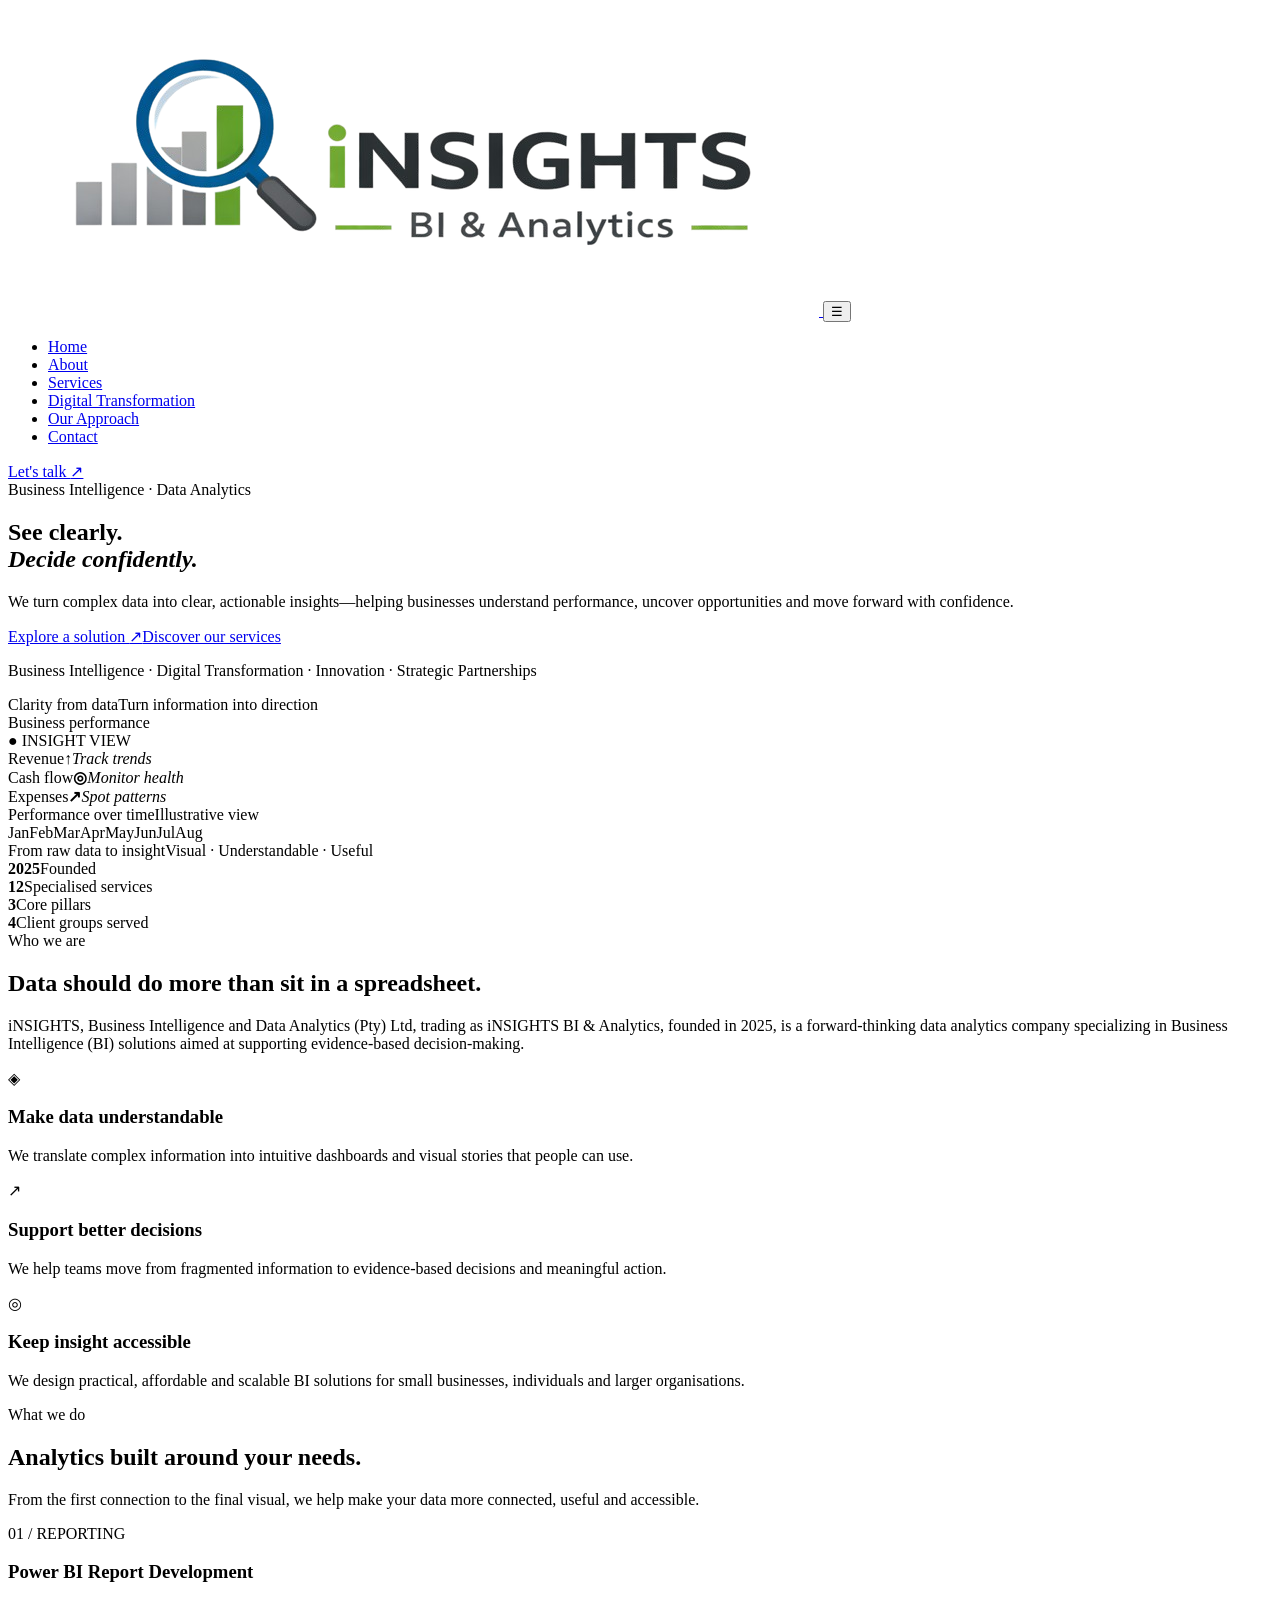
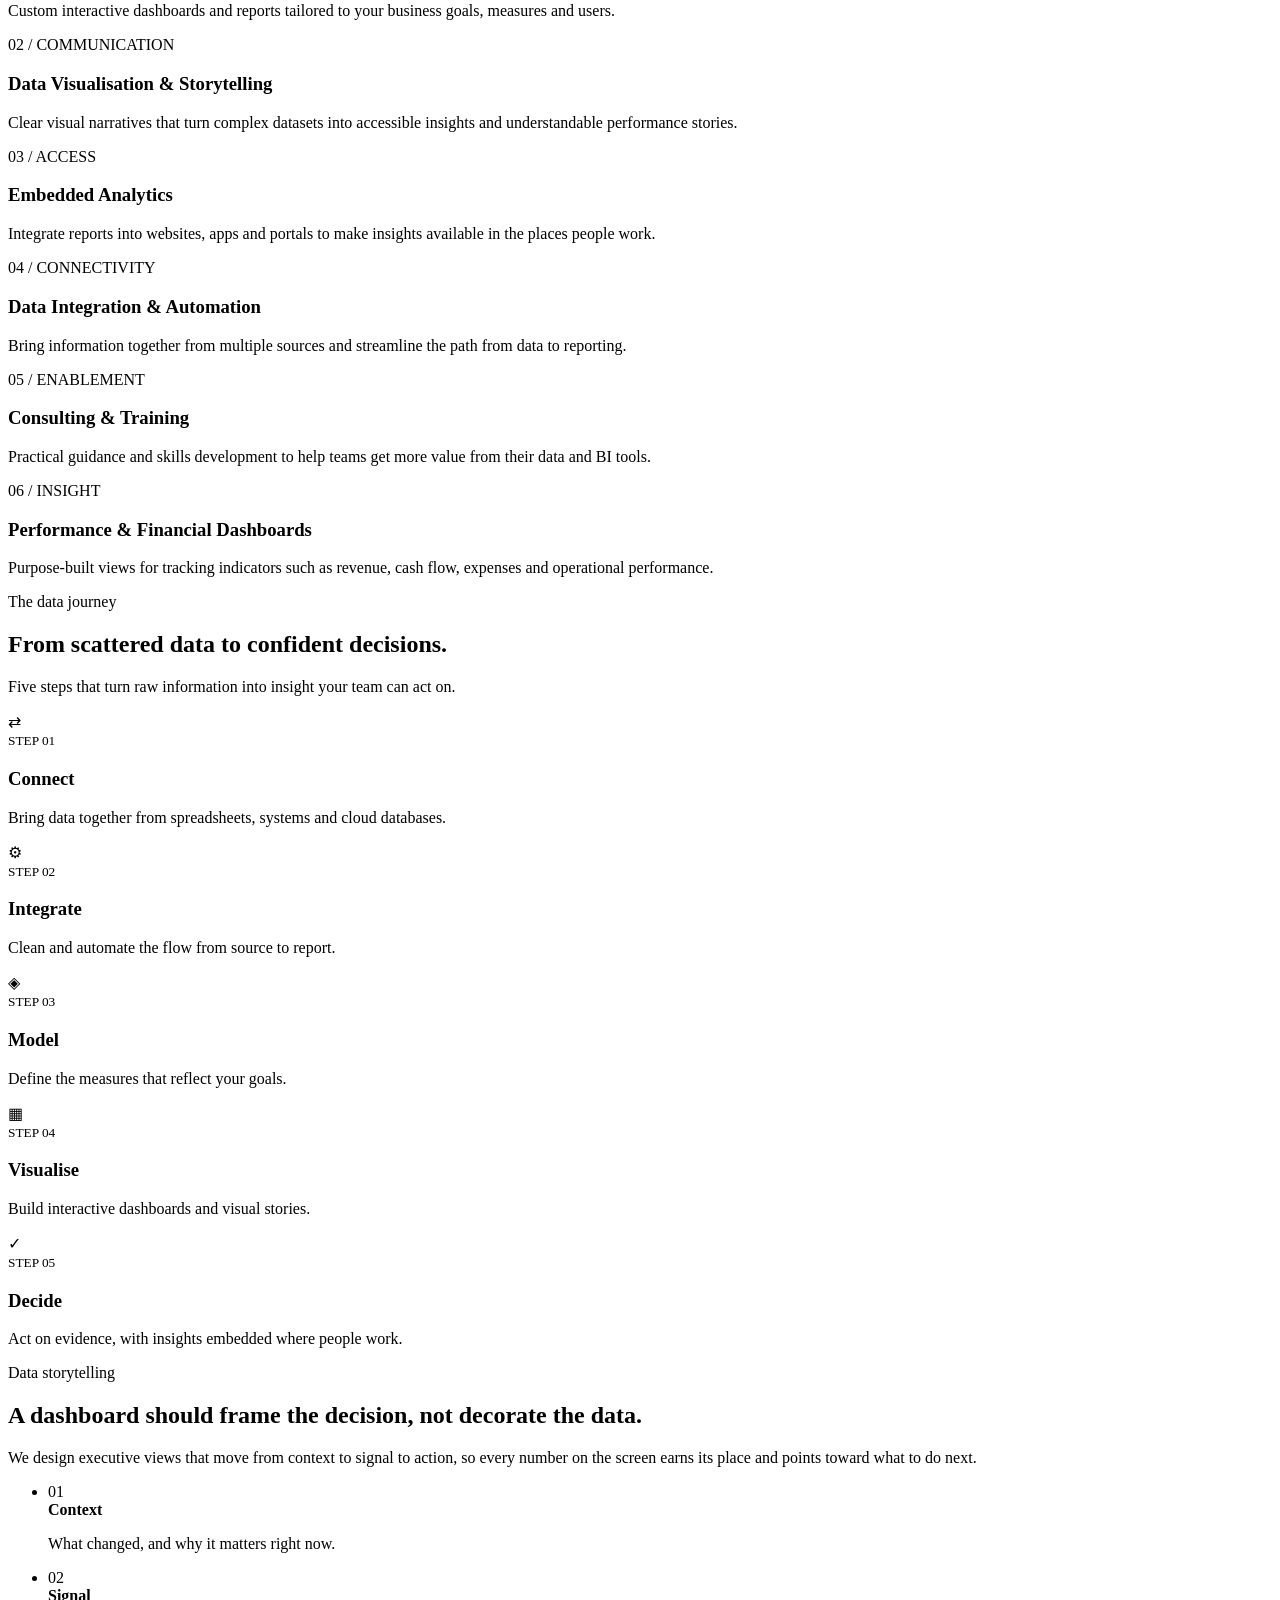
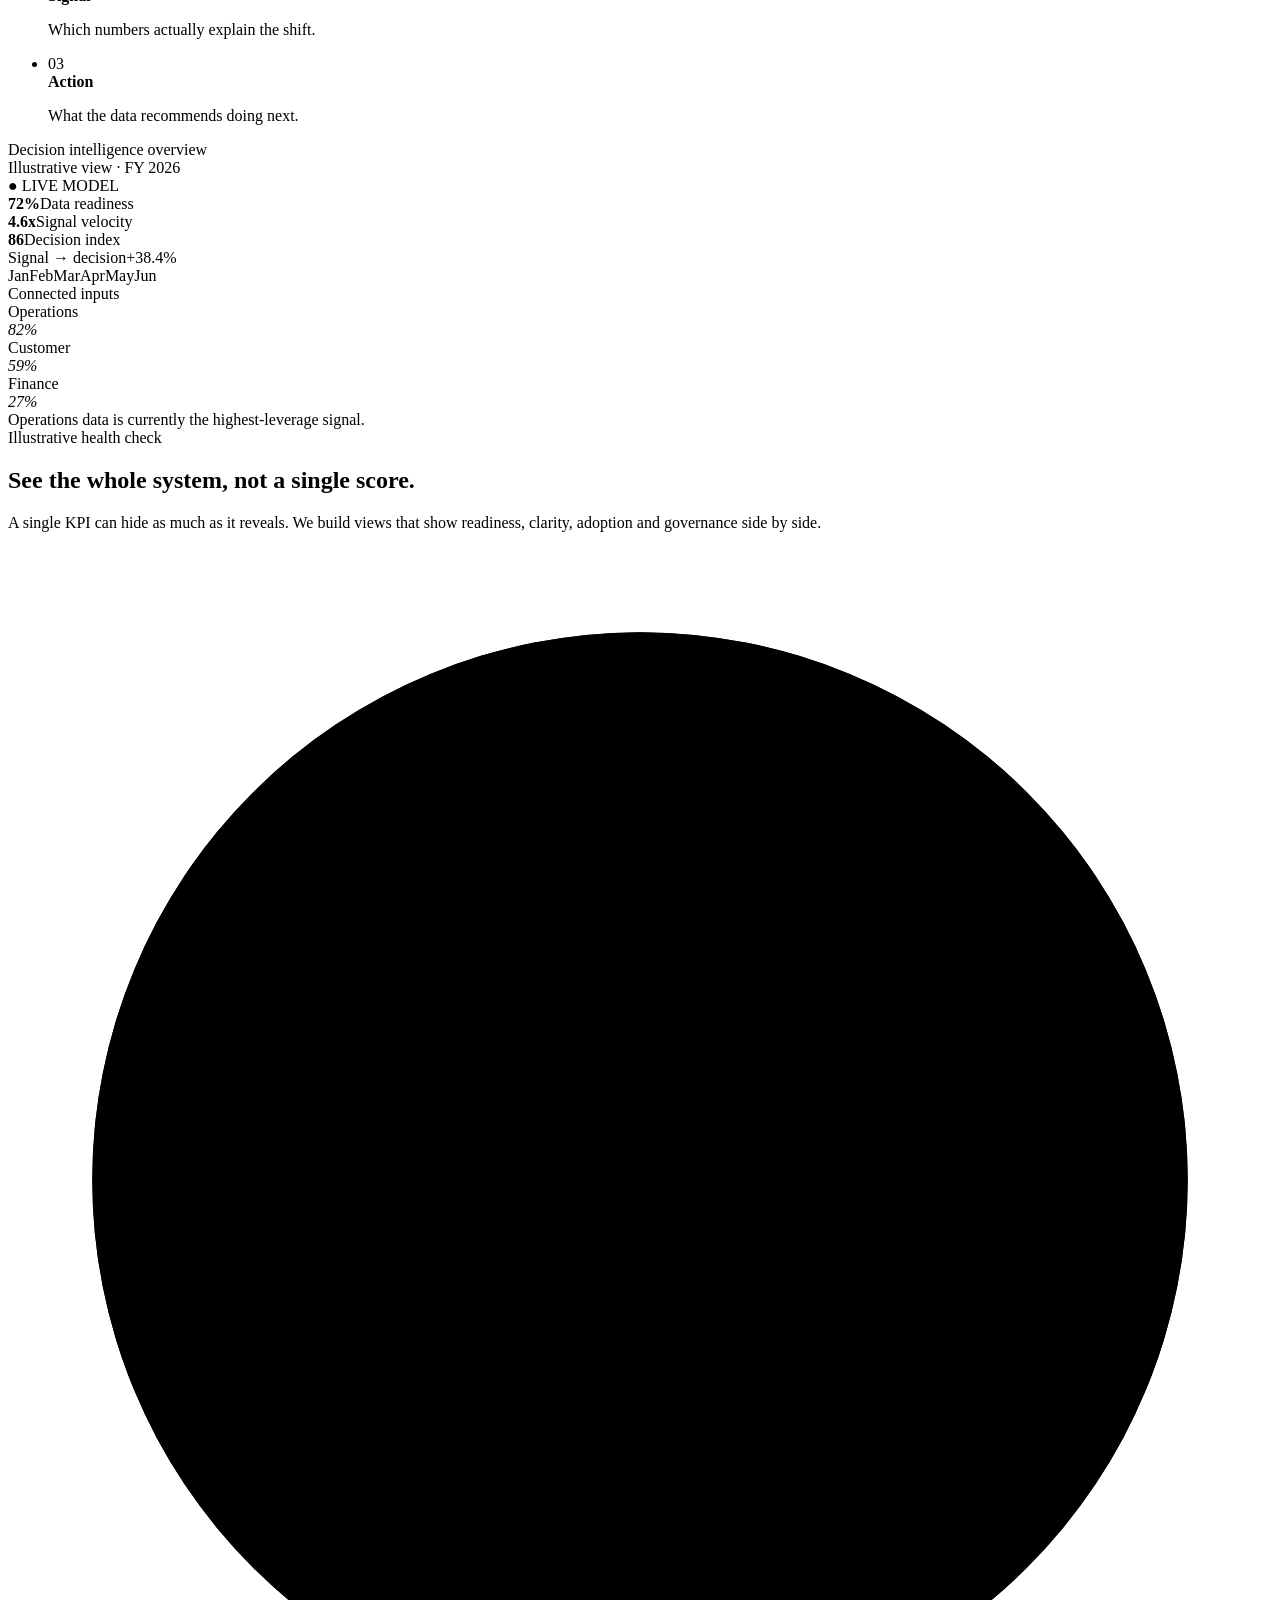
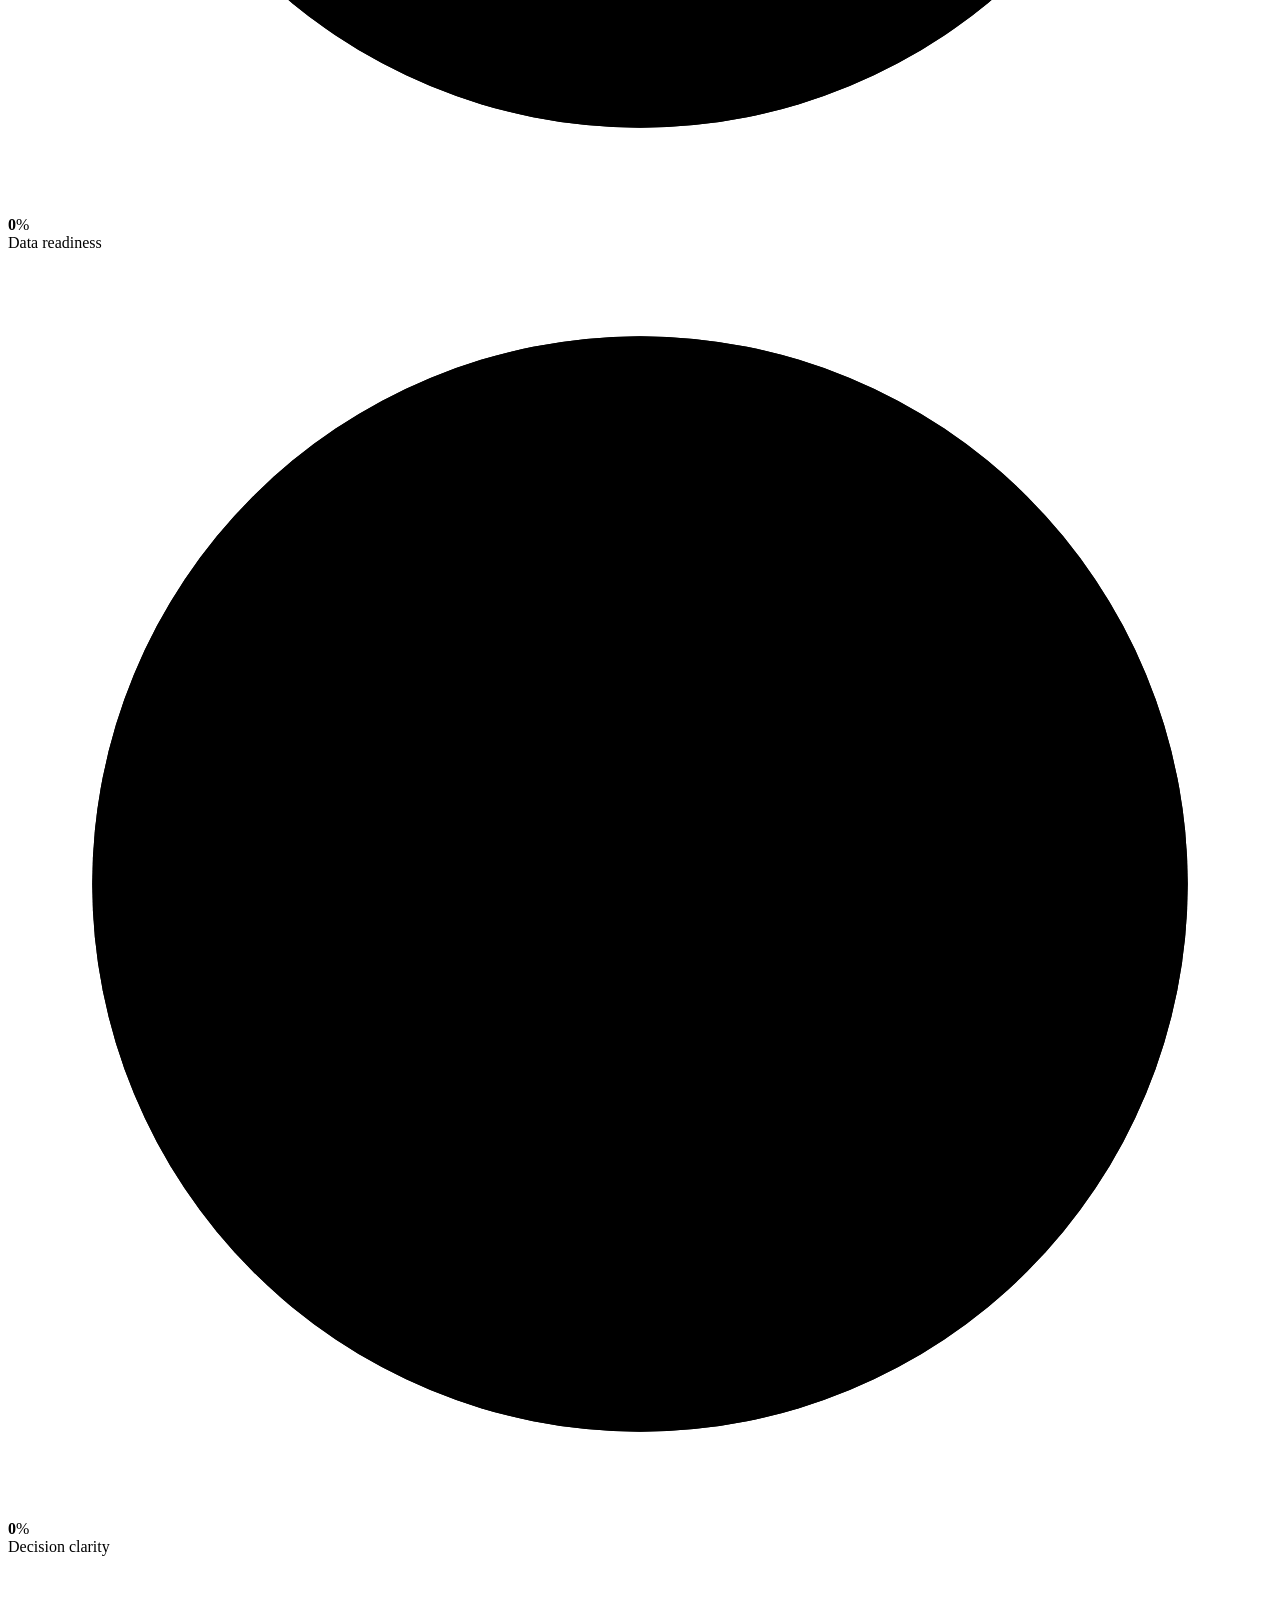
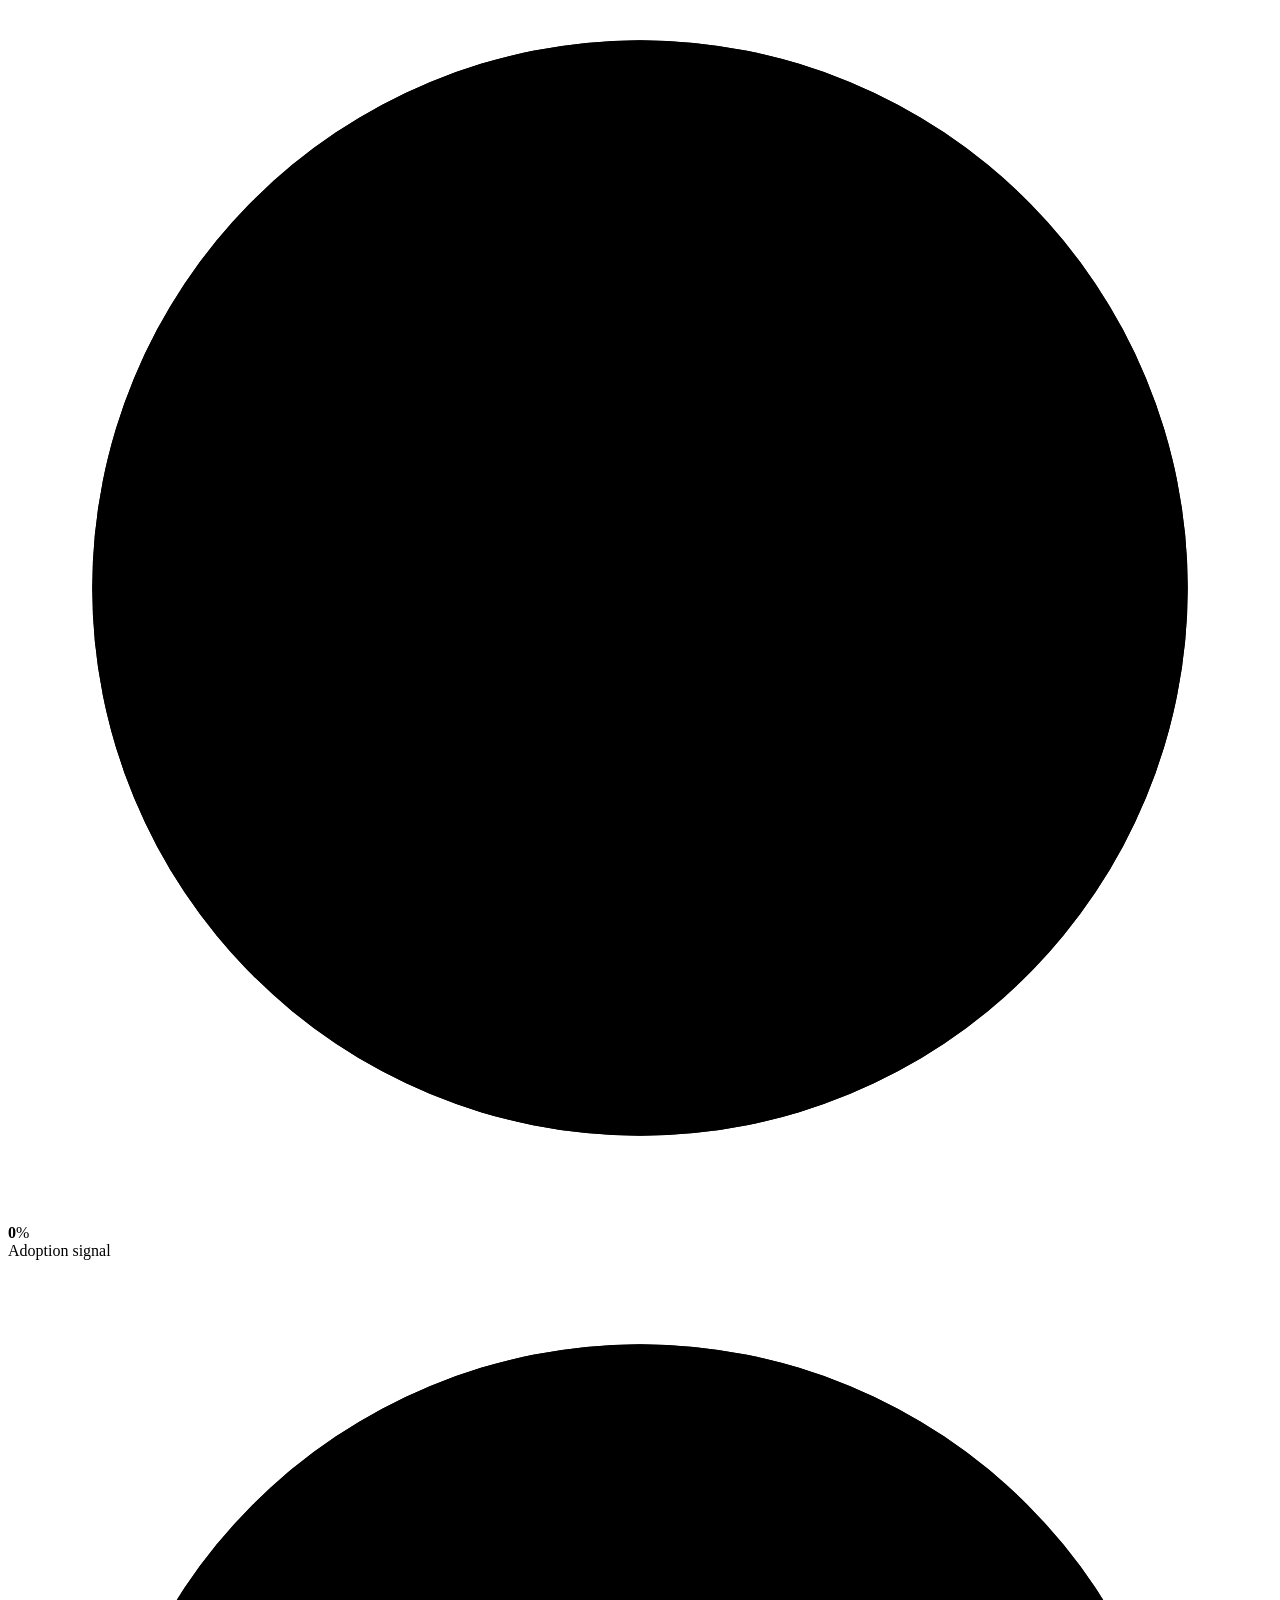
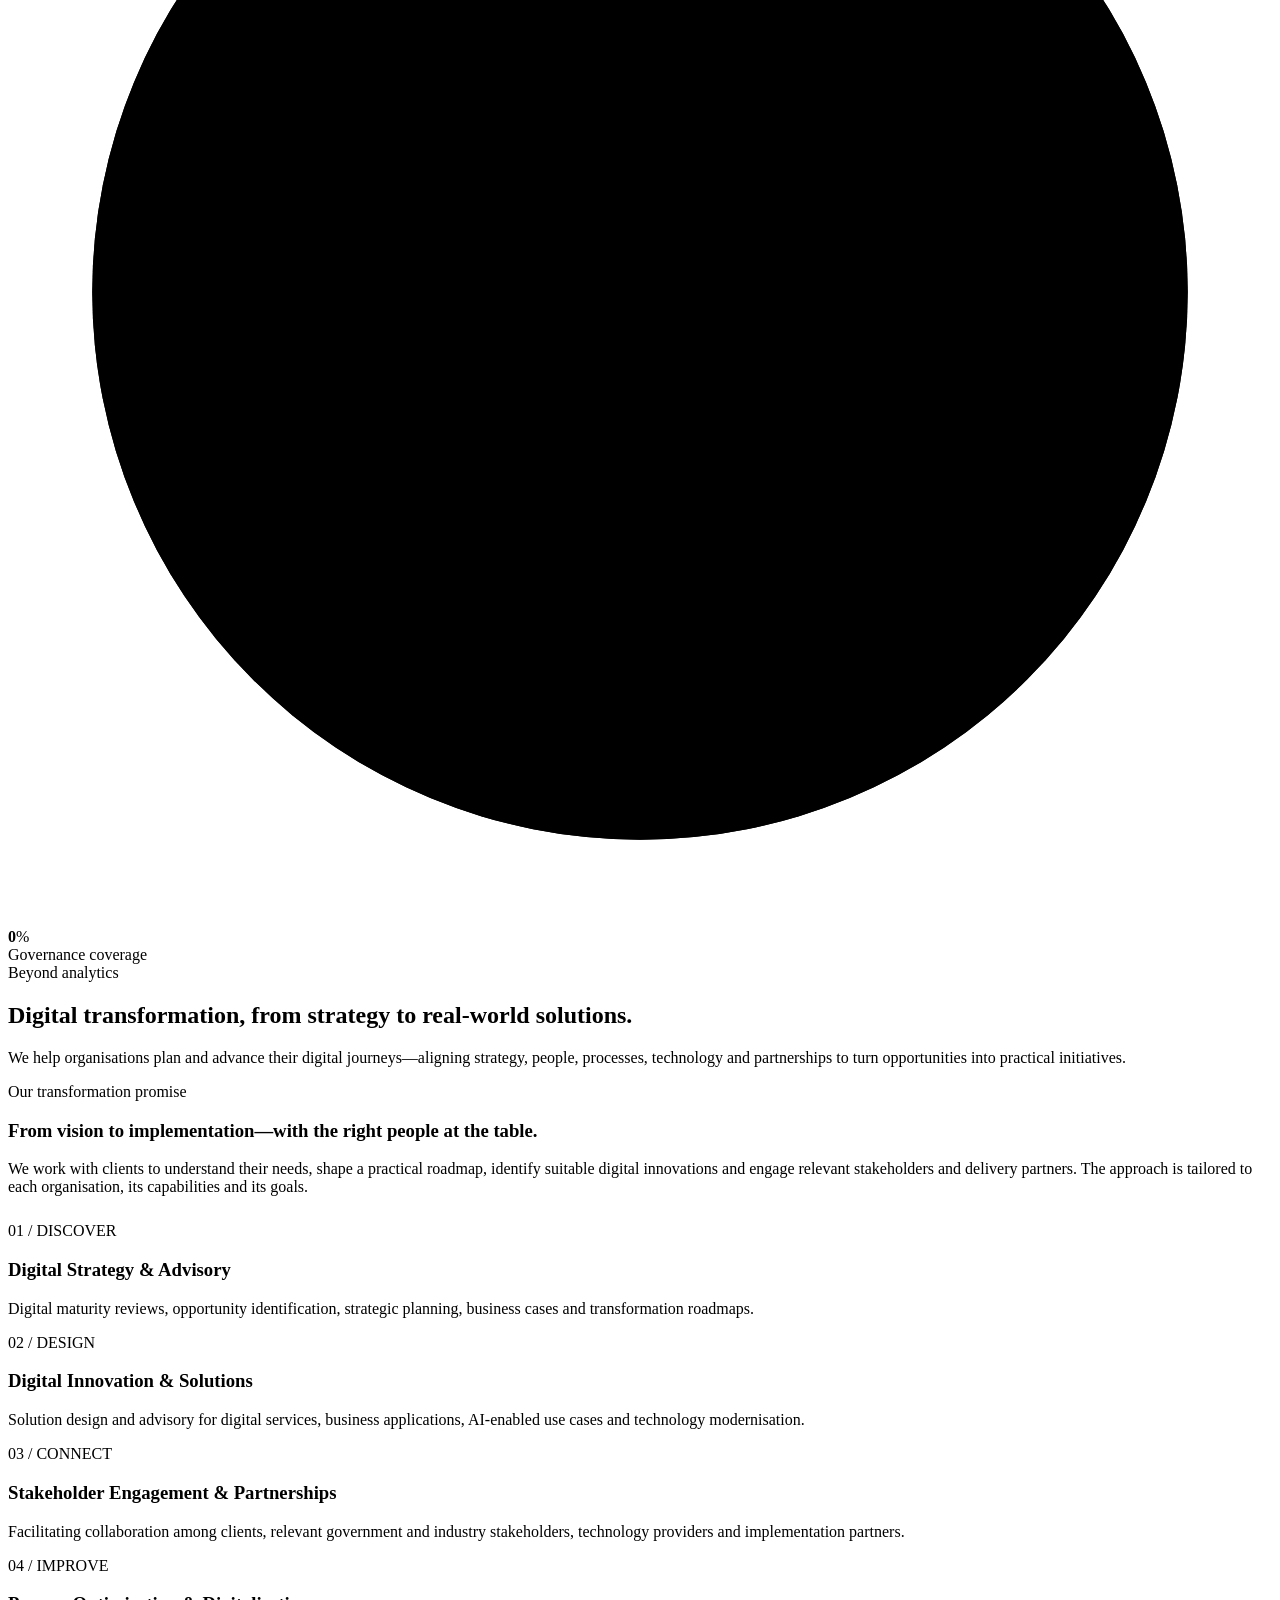
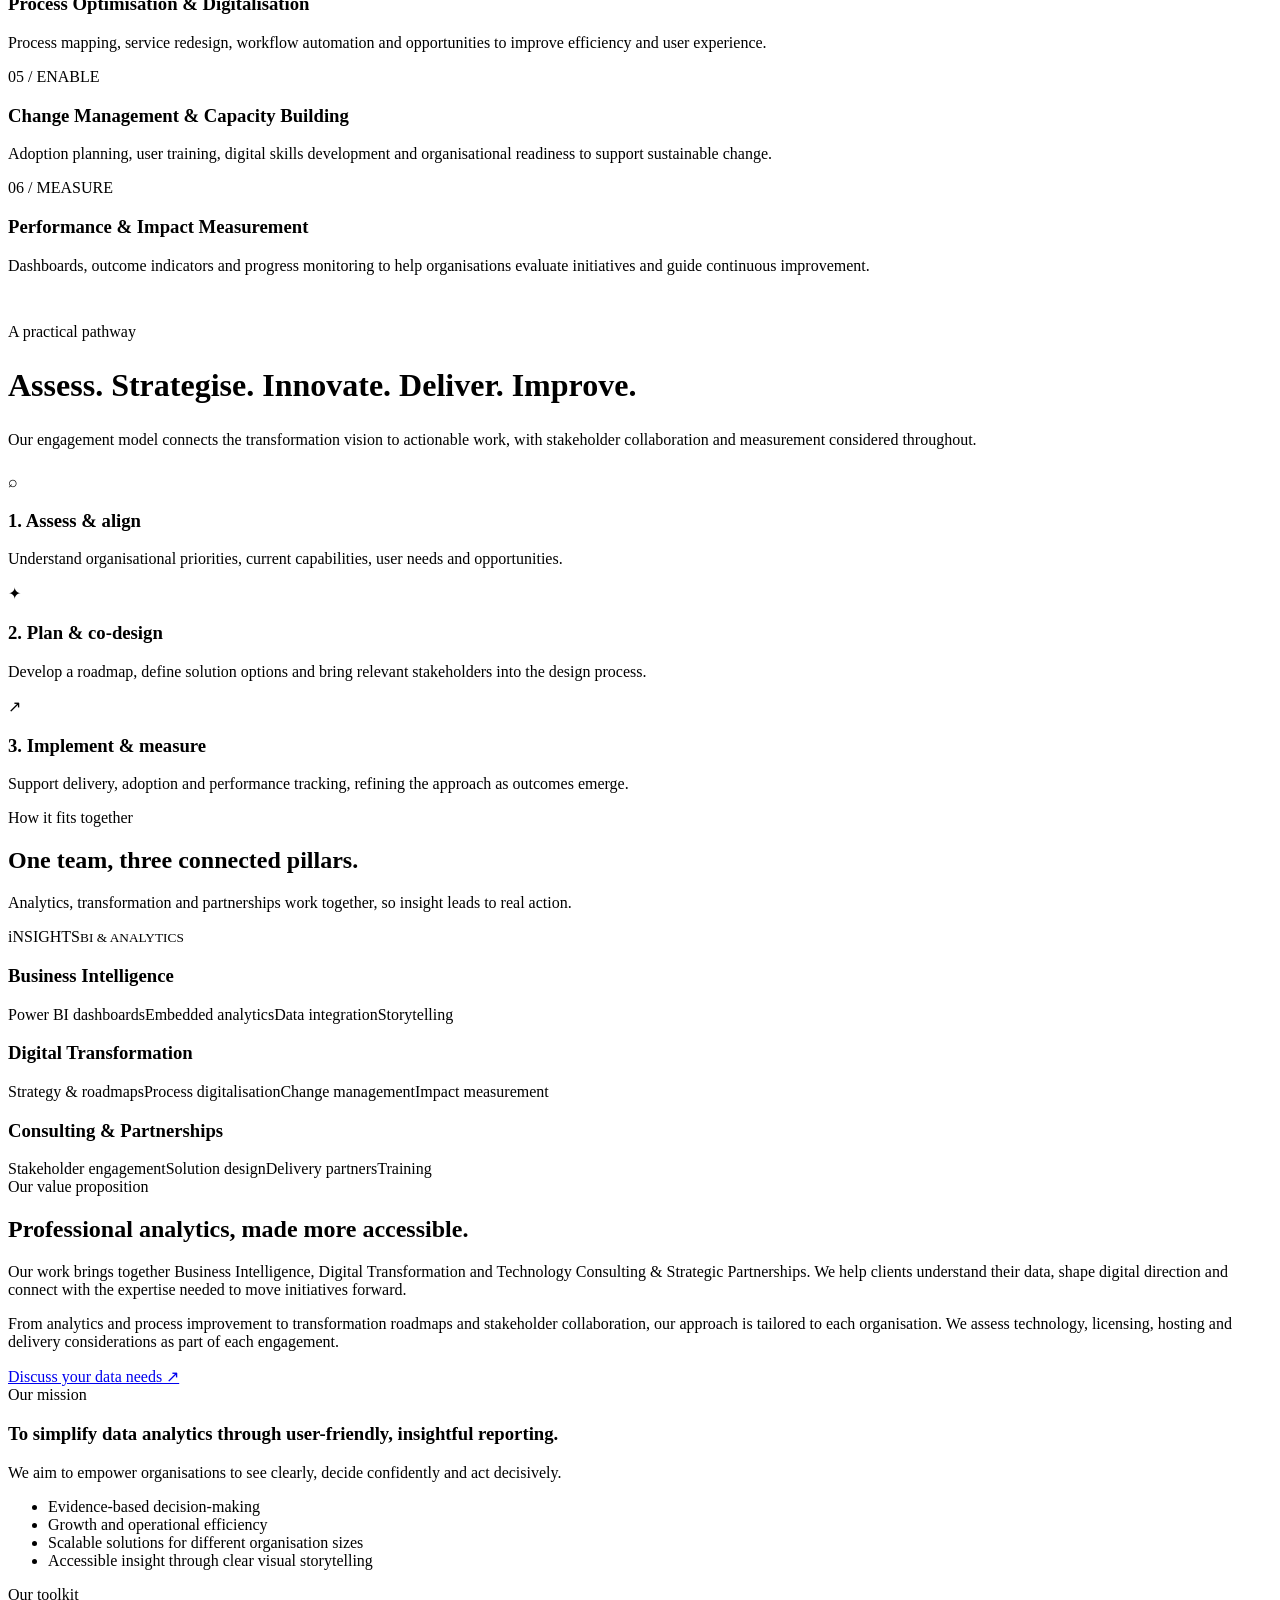
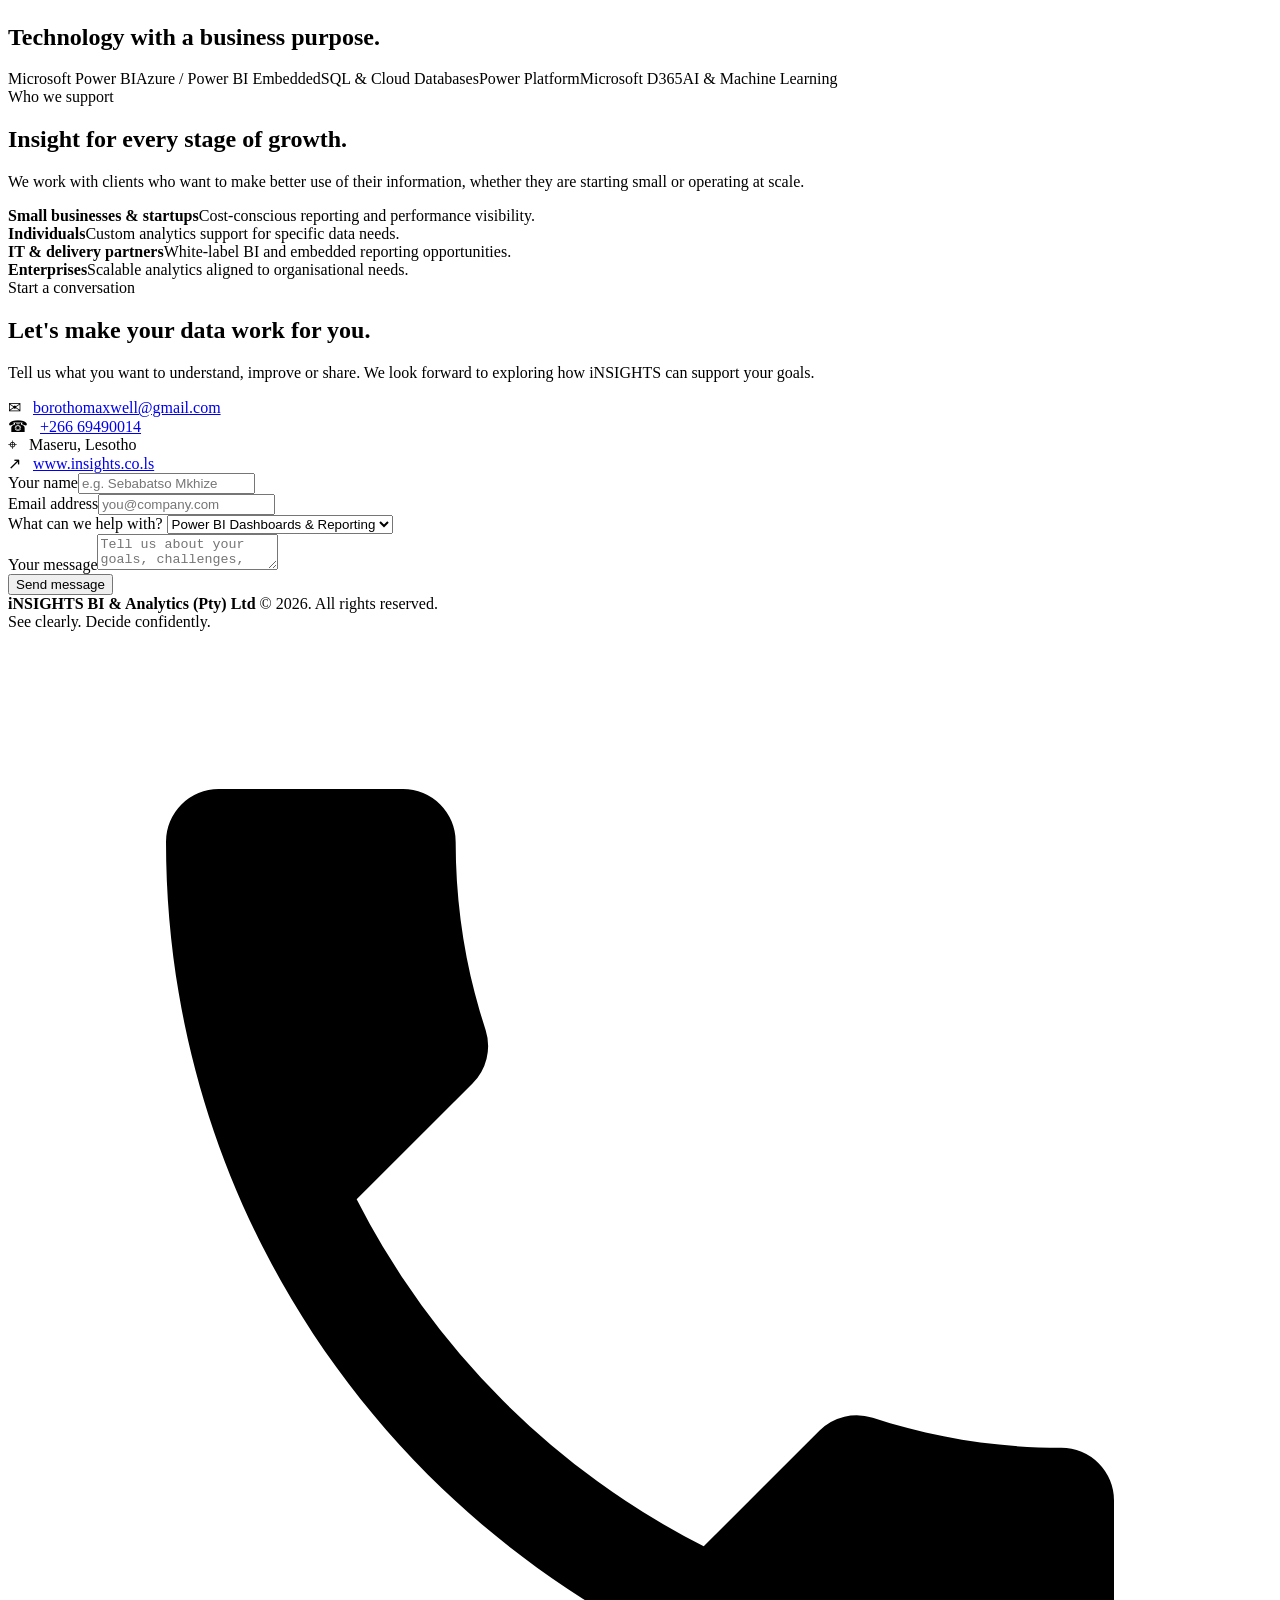
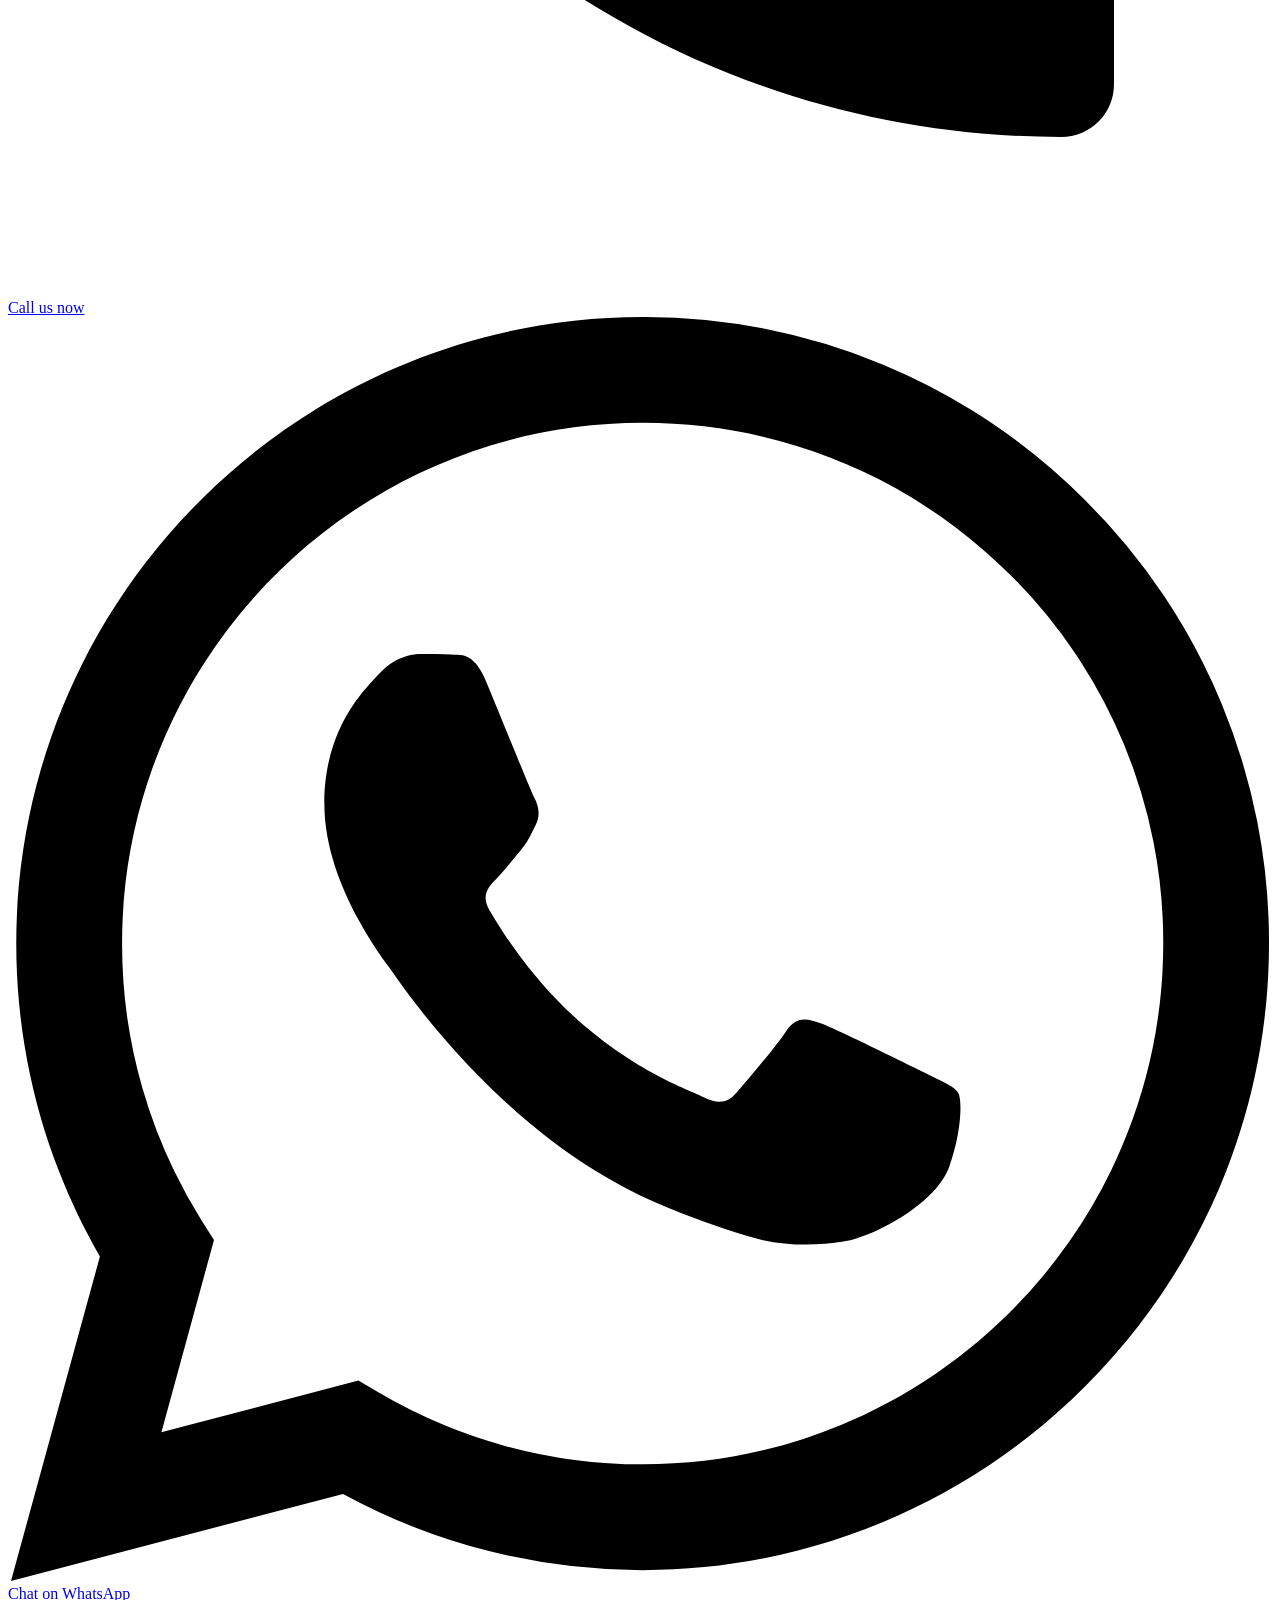
==== commit 361a7aaf: "Update index.html" ====
--- a/index.html
+++ b/index.html
@@ -1,25 +1,25 @@
 <!DOCTYPE html>
 <html lang="en">
 <head>
-  <base href="/iNSIGHTS/">
-  <link rel="stylesheet" href="styles.css">
-  
-<meta charset="UTF-8">
-<meta name="viewport" content="width=device-width, initial-scale=1.0">
-<meta name="description" content="iNSIGHTS BI & Analytics supports better decisions and digital transformation through business intelligence, analytics, innovation and strategic partnerships.">
-<meta name="theme-color" content="#123c31">
-<title>iNSIGHTS | BI, Analytics & Digital Transformation</title>
-<script>document.documentElement.classList.add('js')</script>
-<link rel="preconnect" href="https://fonts.googleapis.com">
-<link rel="preconnect" href="https://fonts.gstatic.com" crossorigin>
-<link href="https://fonts.googleapis.com/css2?family=DM+Sans:wght@400;500;600;700&family=Manrope:wght@400;500;600;700;800&display=swap" rel="stylesheet">
-<link rel="stylesheet" href="css/styles.css">
+    <meta charset="UTF-8">
+    <meta name="viewport" content="width=device-width, initial-scale=1.0">
+    <meta name="description" content="iNSIGHTS BI & Analytics supports better decisions and digital transformation through business intelligence, analytics, innovation and strategic partnerships.">
+    <meta name="theme-color" content="#123c31">
+    <title>iNSIGHTS | BI, Analytics & Digital Transformation</title>
+    
+    <script>document.documentElement.classList.add('js')</script>
+    <link rel="preconnect" href="https://fonts.googleapis.com">
+    <link rel="preconnect" href="https://fonts.gstatic.com" crossorigin>
+    <link href="https://fonts.googleapis.com/css2?family=DM+Sans:wght@400;500;600;700&family=Manrope:wght@400;500;600;700;800&display=swap" rel="stylesheet">
+    
+    <!-- Correct path to your CSS file -->
+    <link rel="stylesheet" href="css/styles.css">
 </head>
 <body>
 <header>
   <div class="container nav">
     <a class="brand" href="#home" aria-label="iNSIGHTS home">
-      <img src="images/Logo_Cropped-removebg-preview.png" alt="iNSIGHTS BI &amp; Analytics Logo">
+      <img src="Logo_Cropped-removebg-preview.png" alt="iNSIGHTS BI &amp; Analytics Logo">
     </a>
     <button class="menu" id="menu" aria-label="Open navigation" aria-expanded="false">☰</button>
     <ul class="navlinks" id="navlinks">
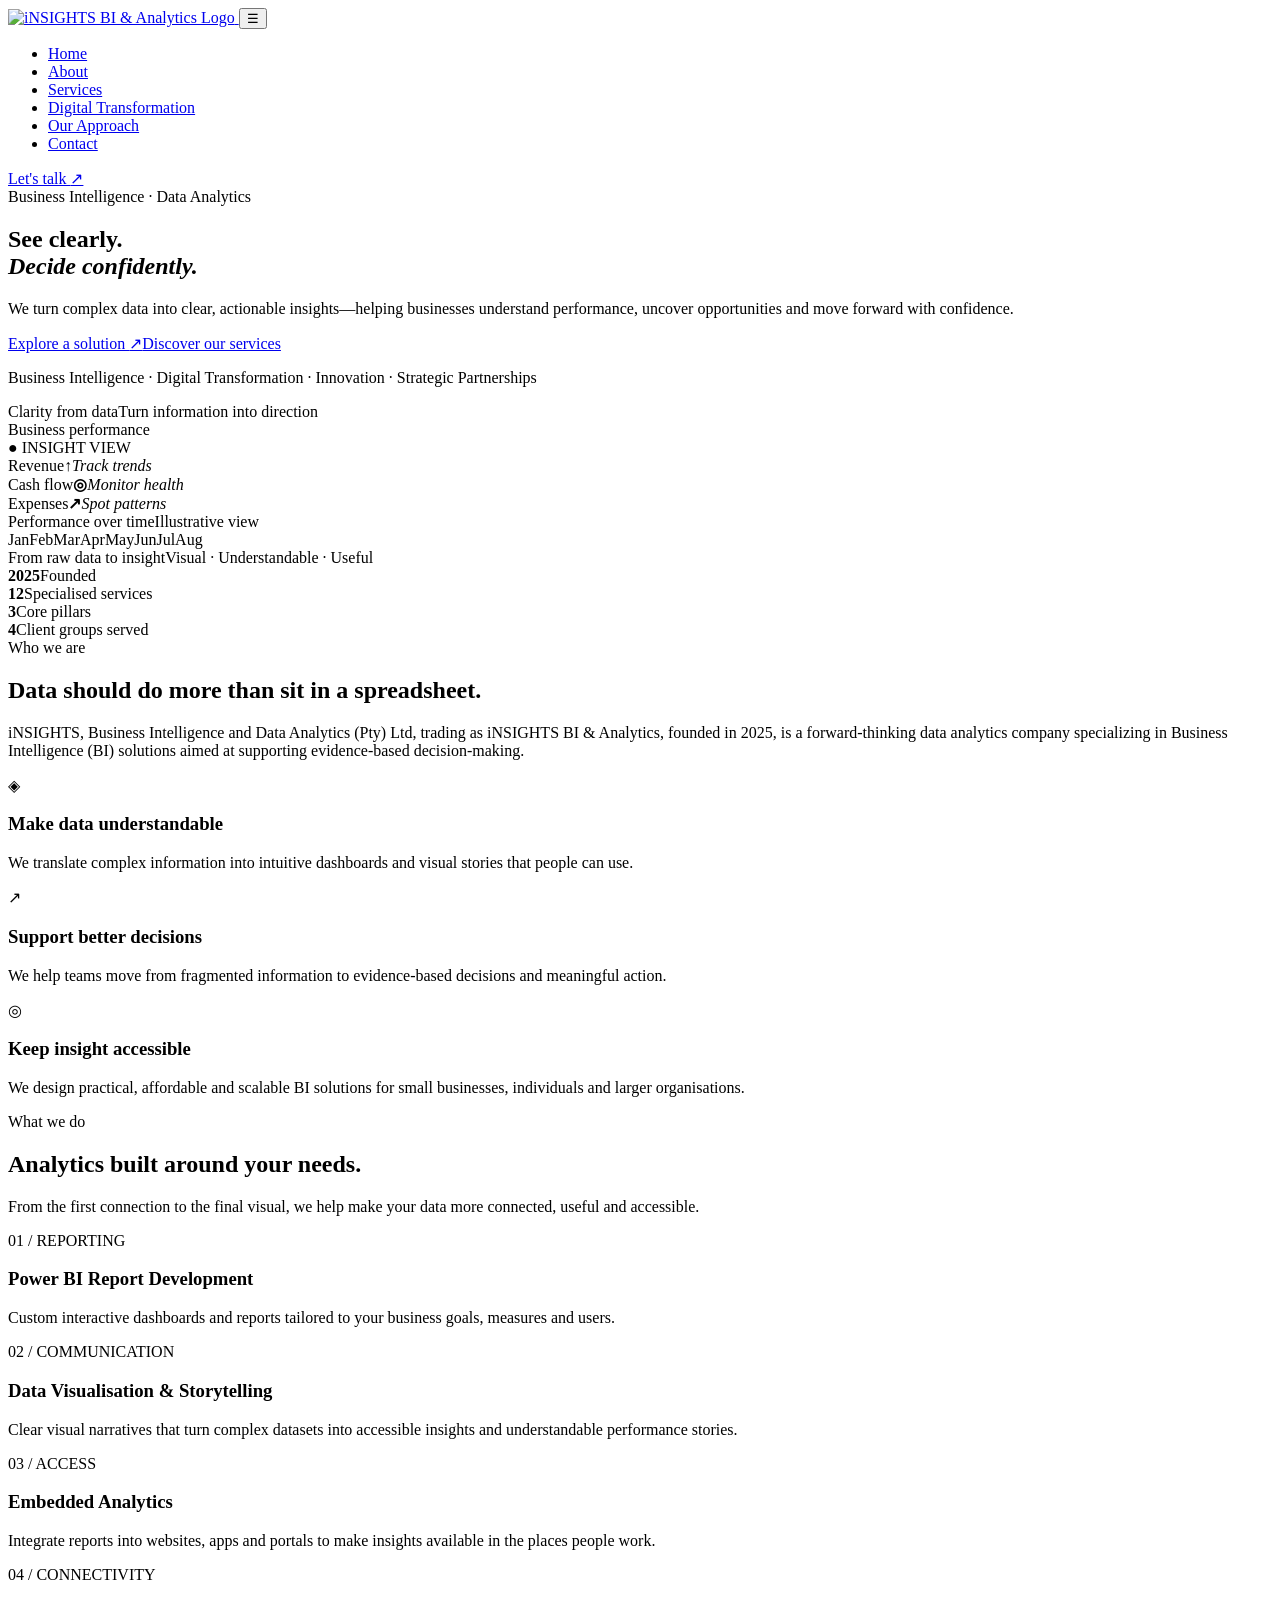
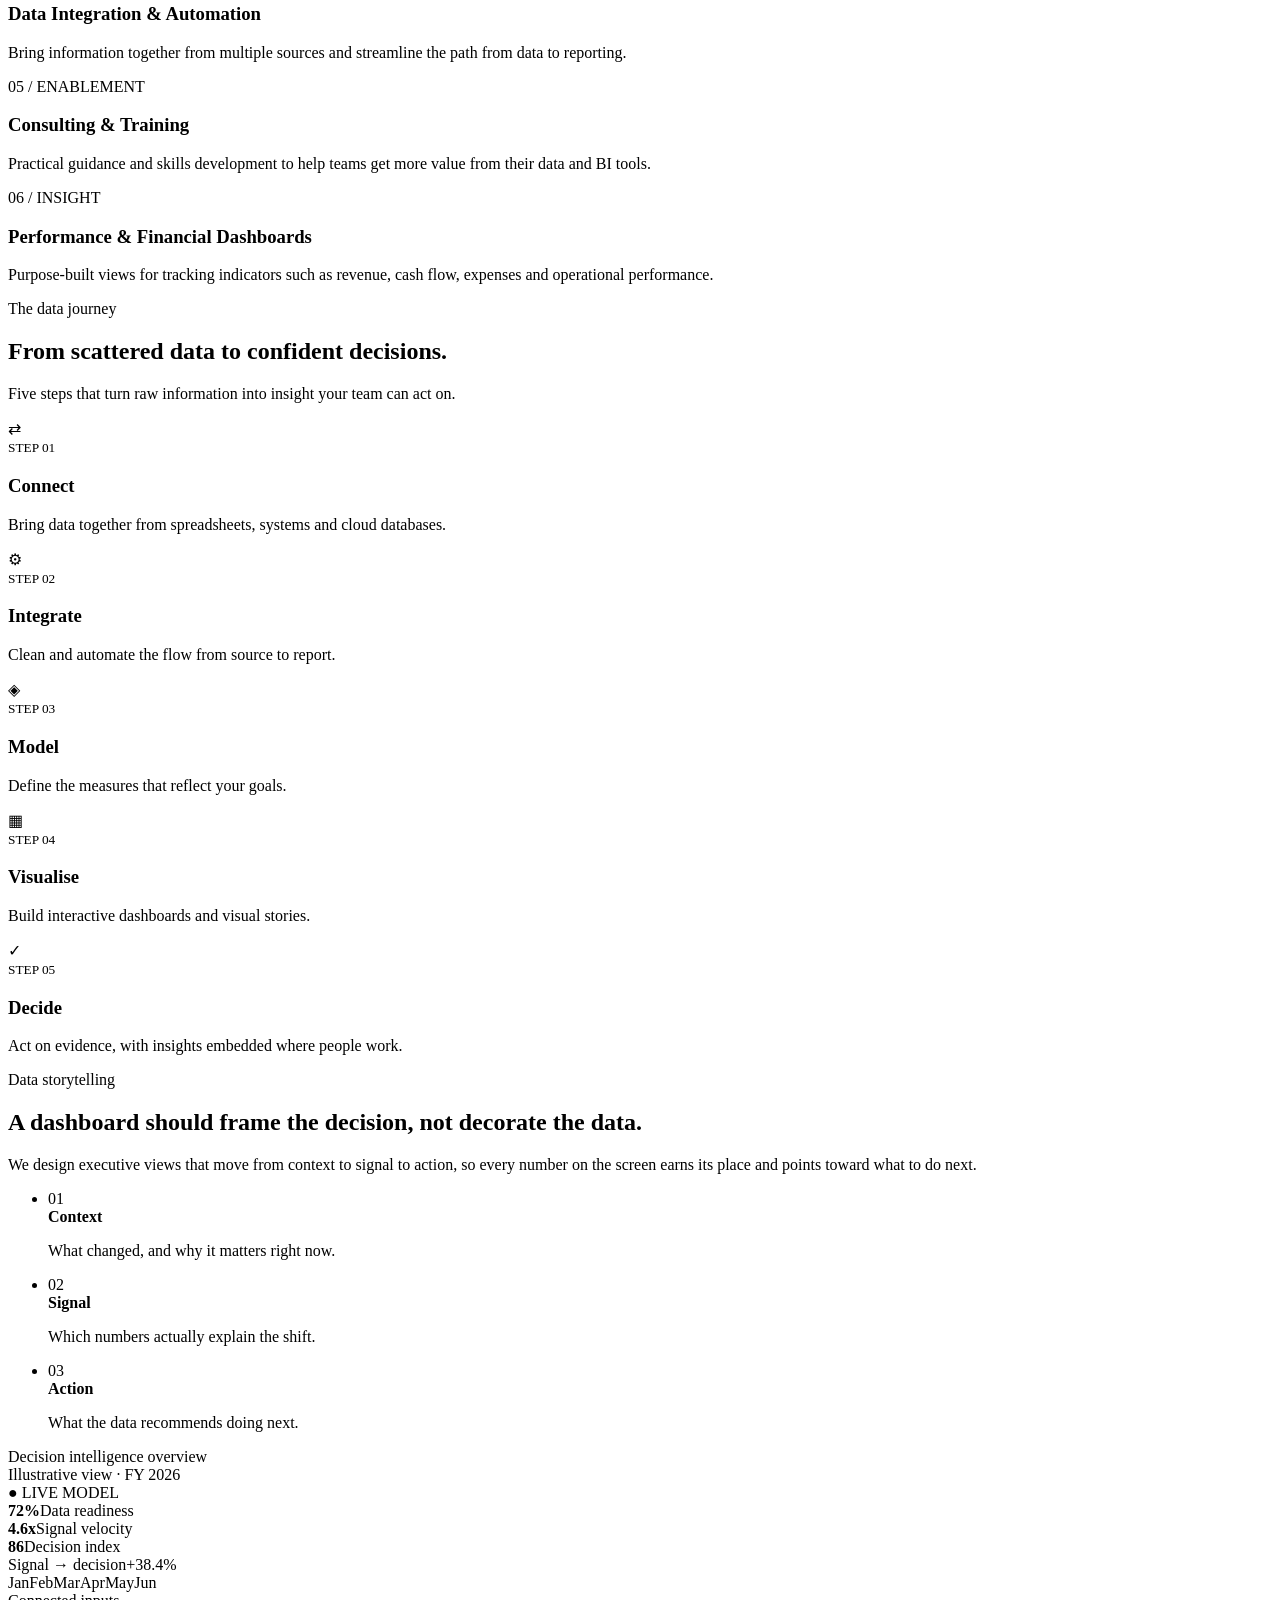
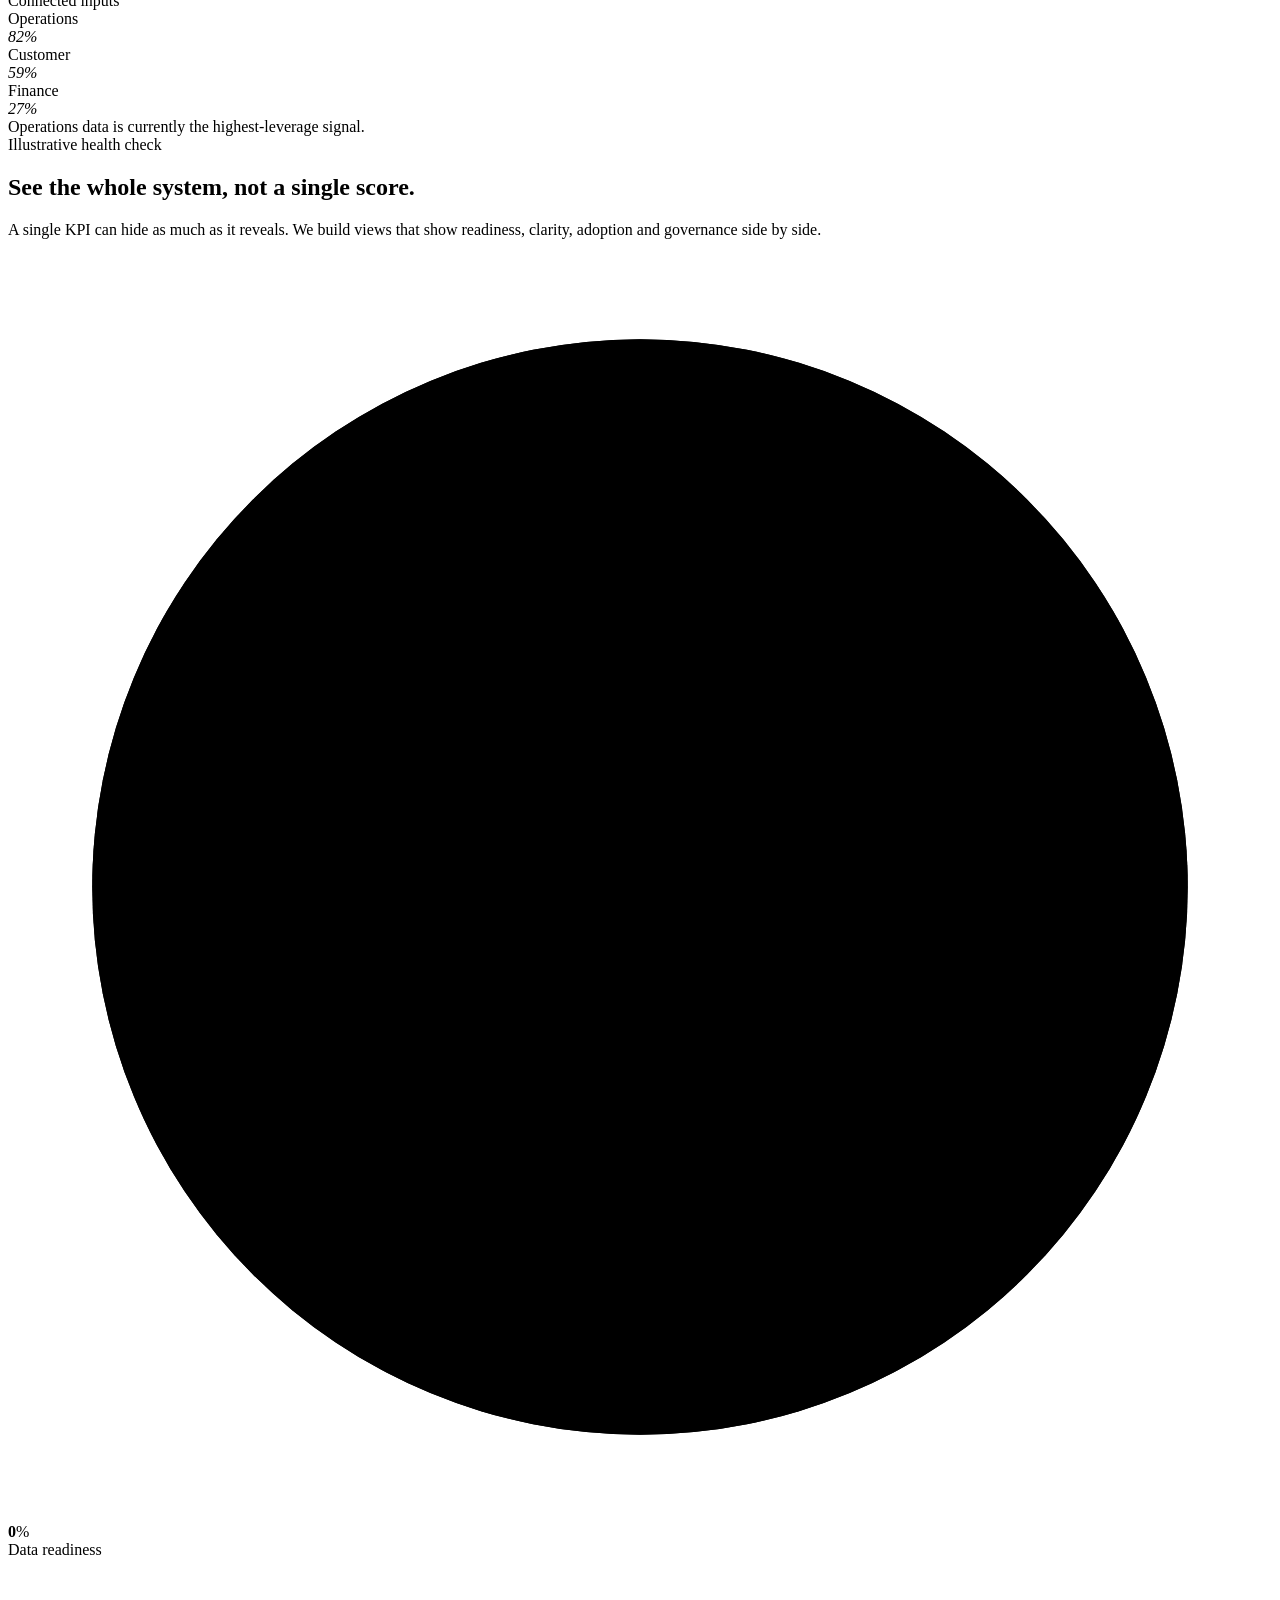
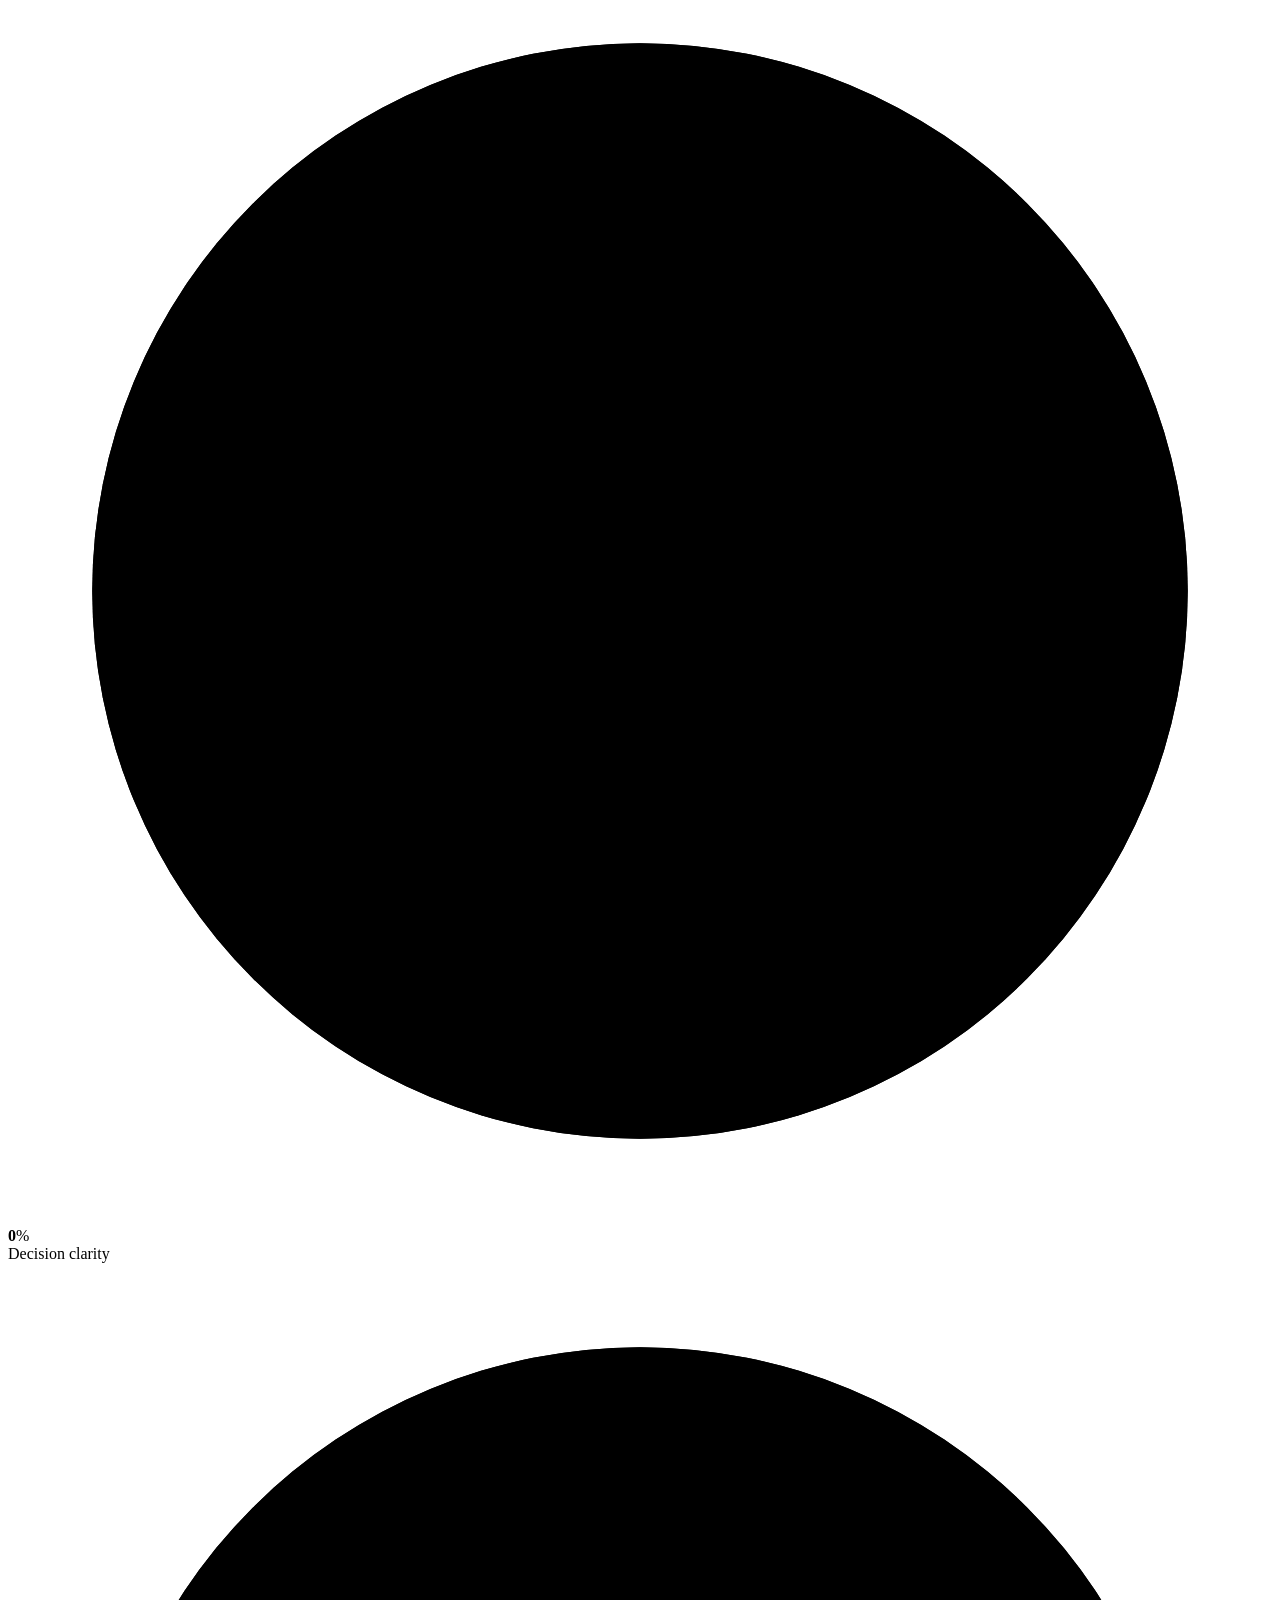
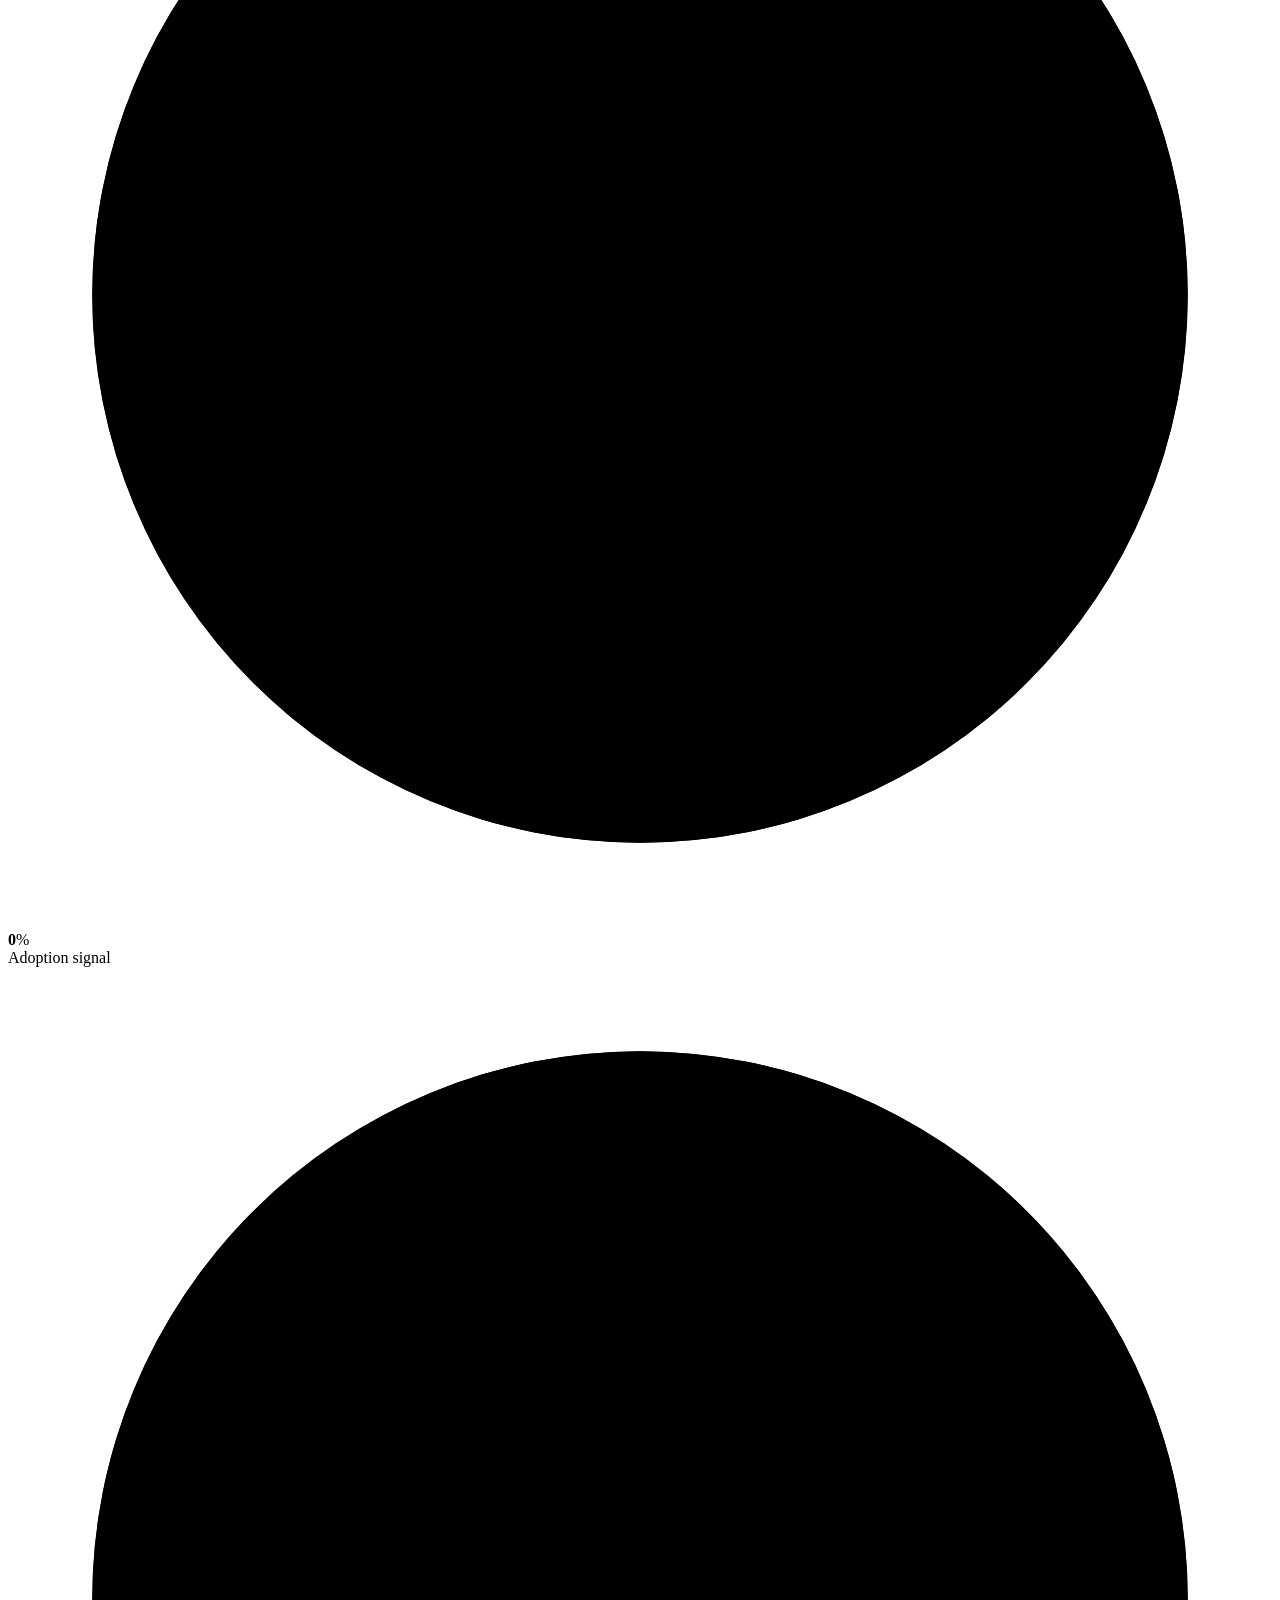
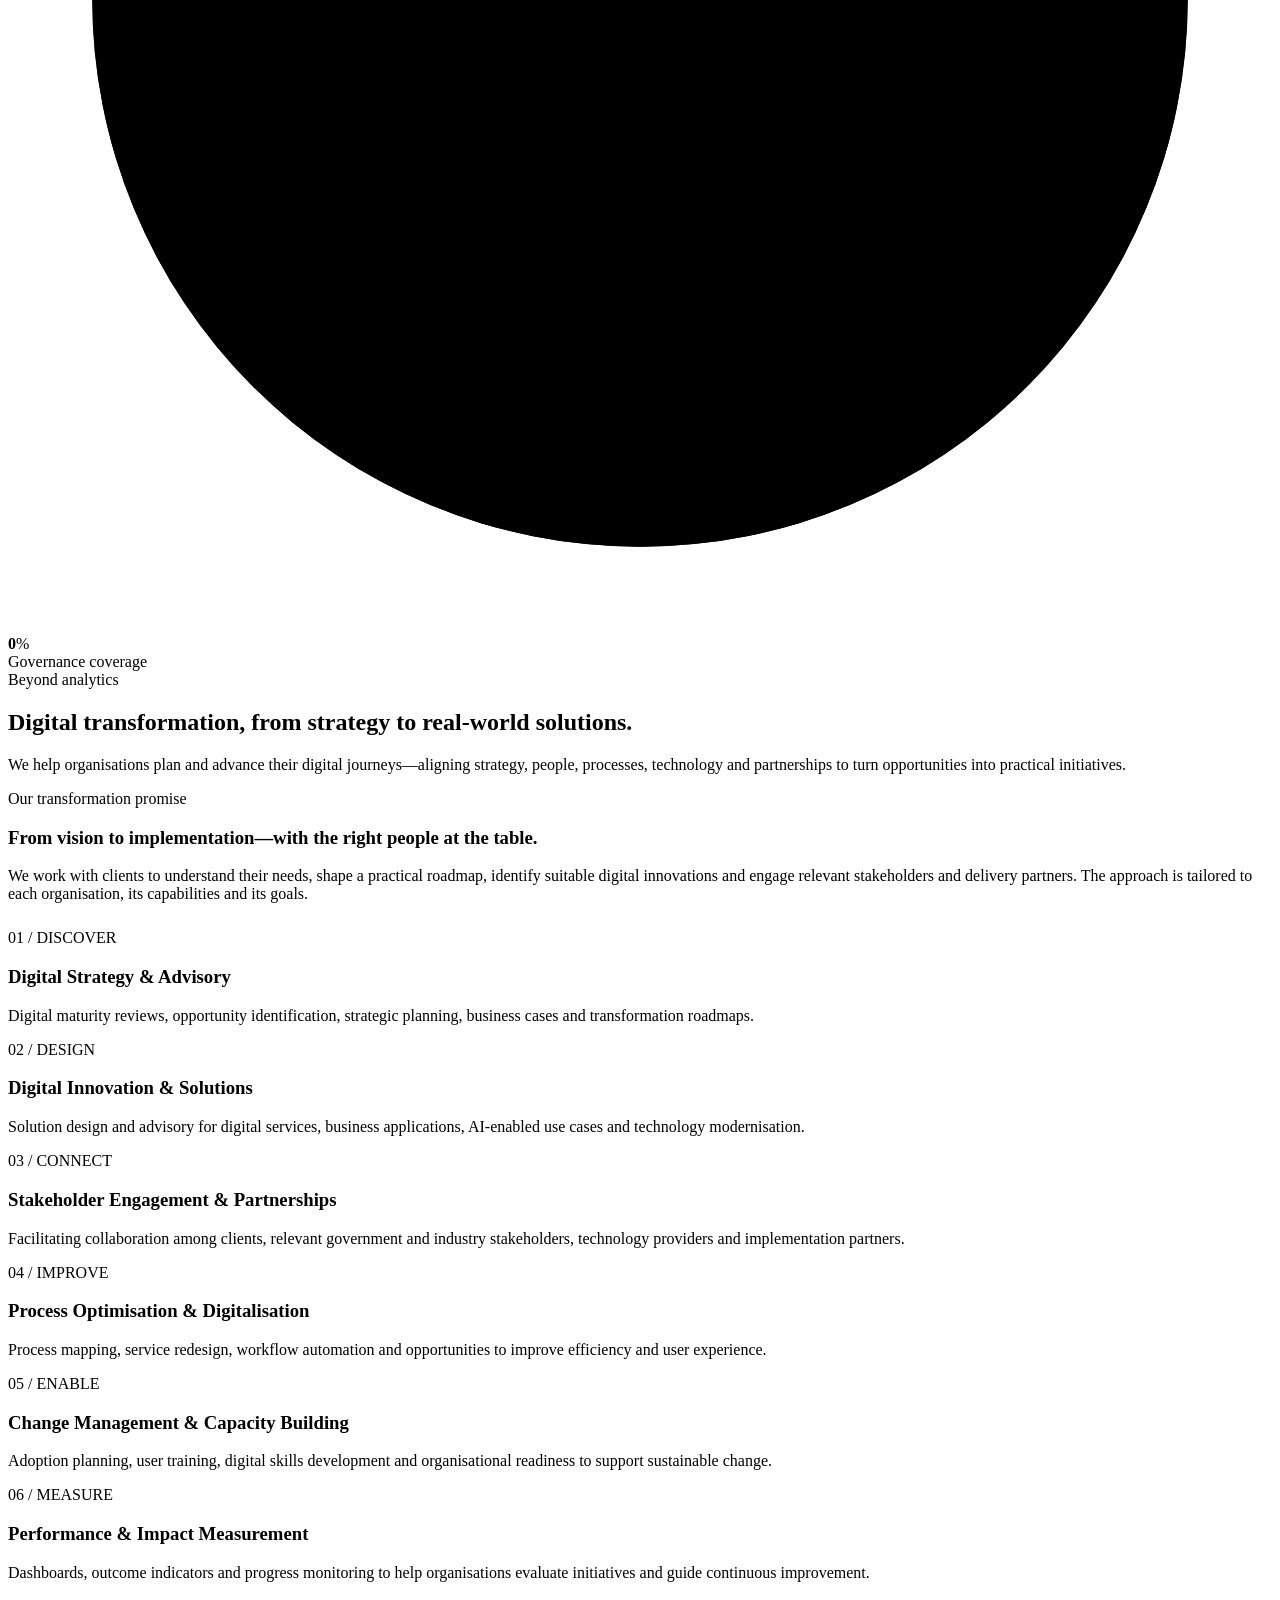
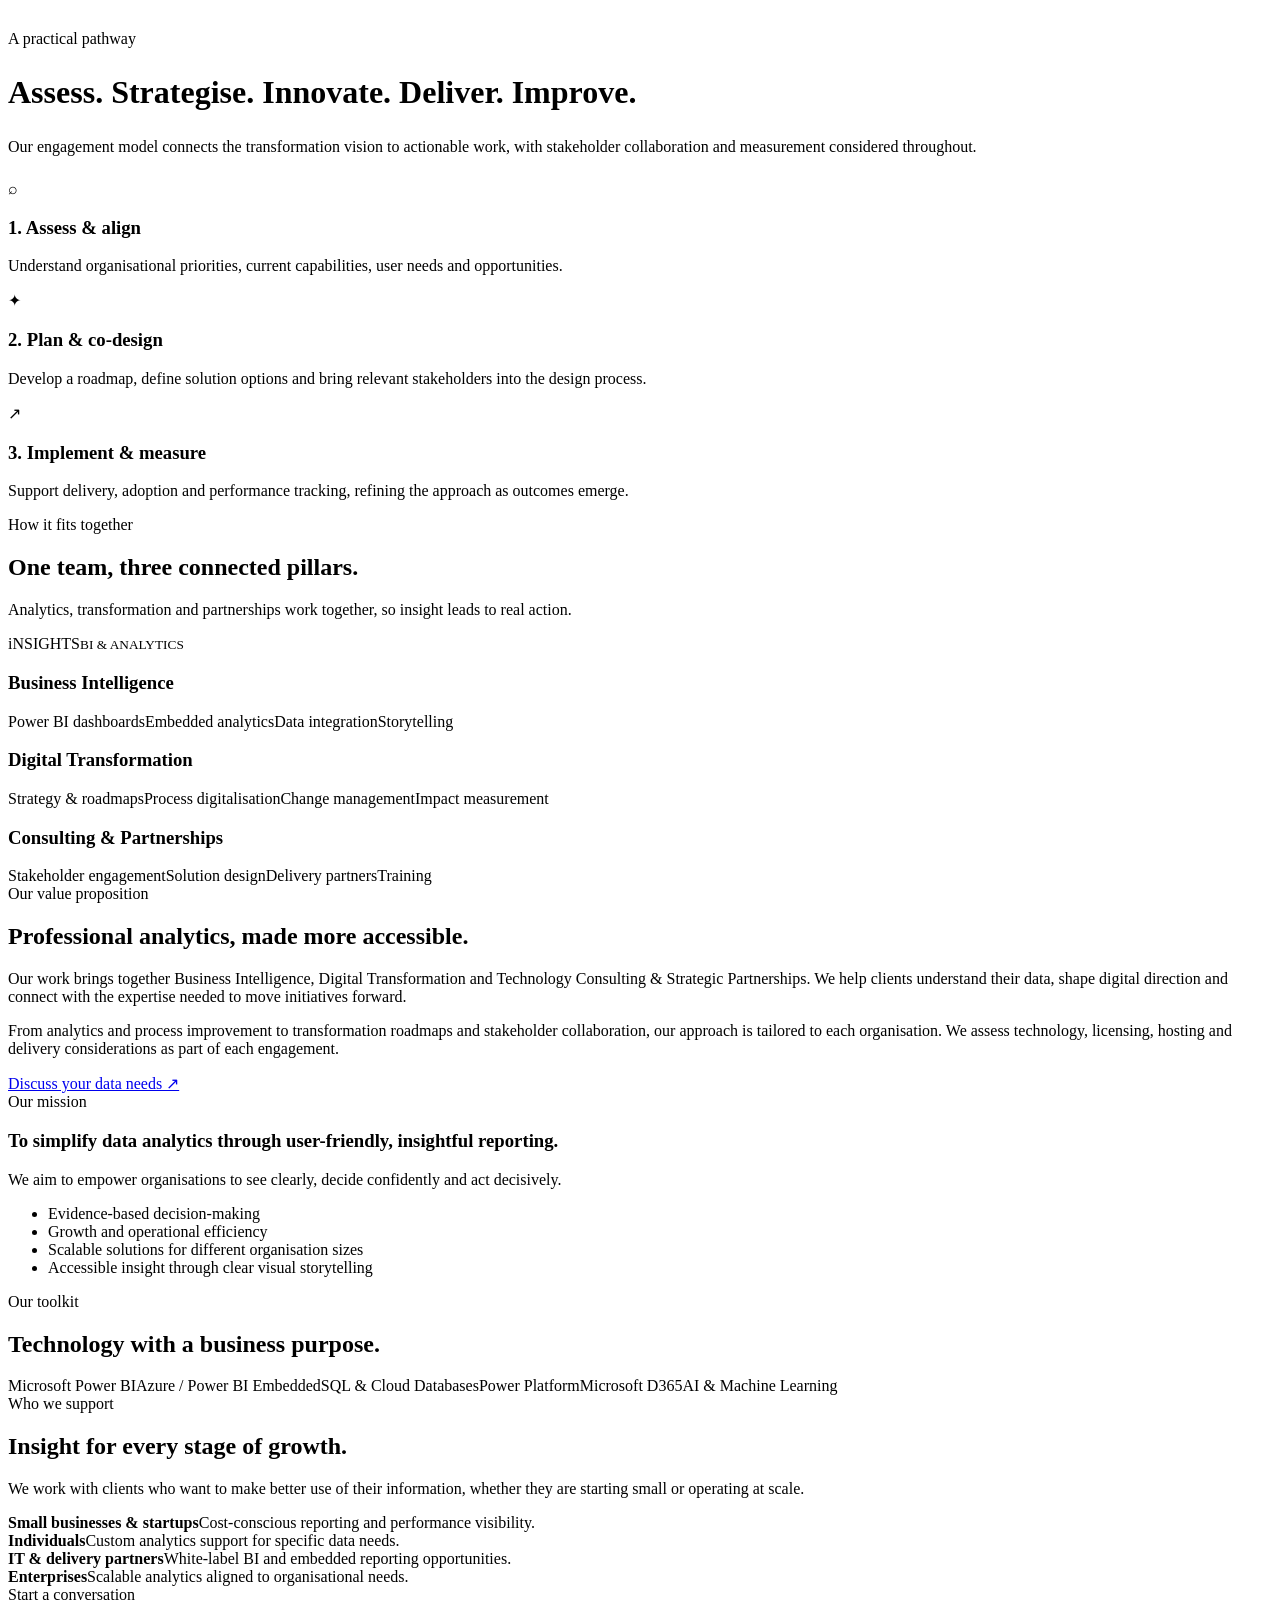
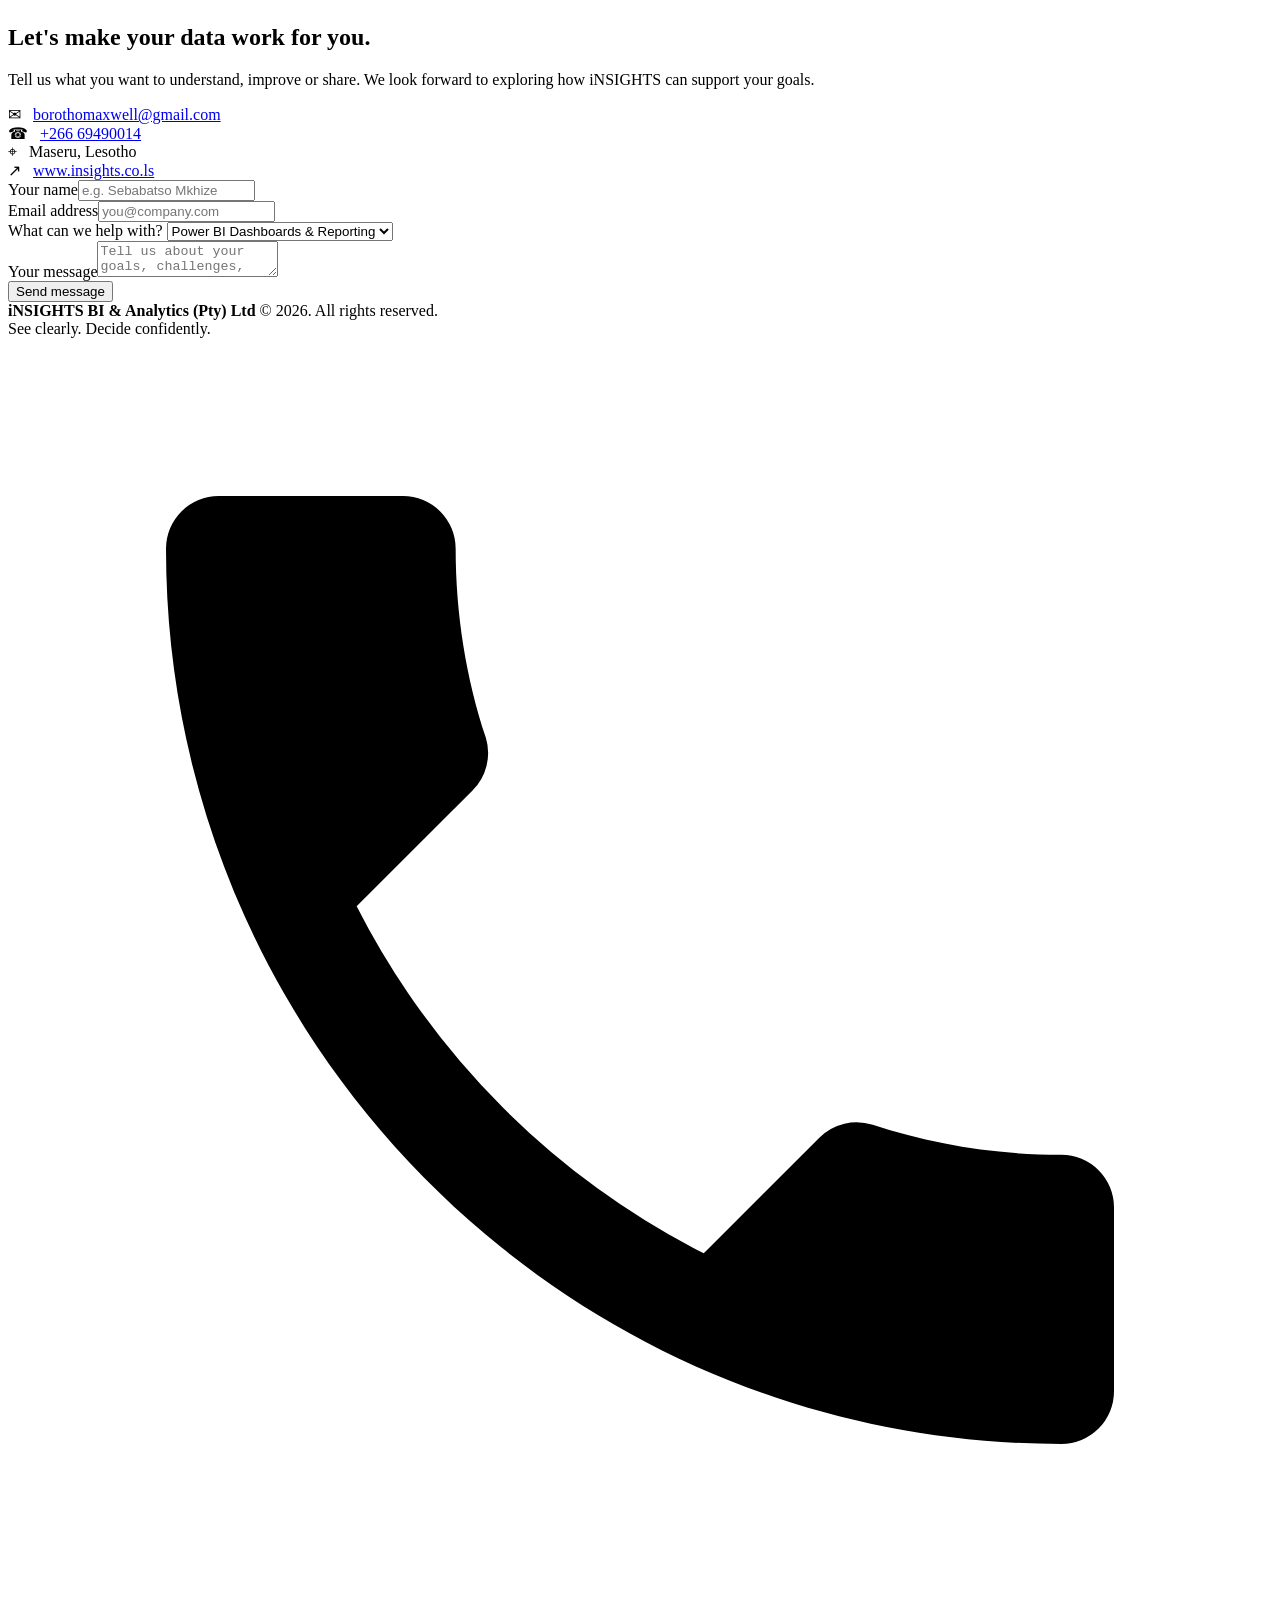
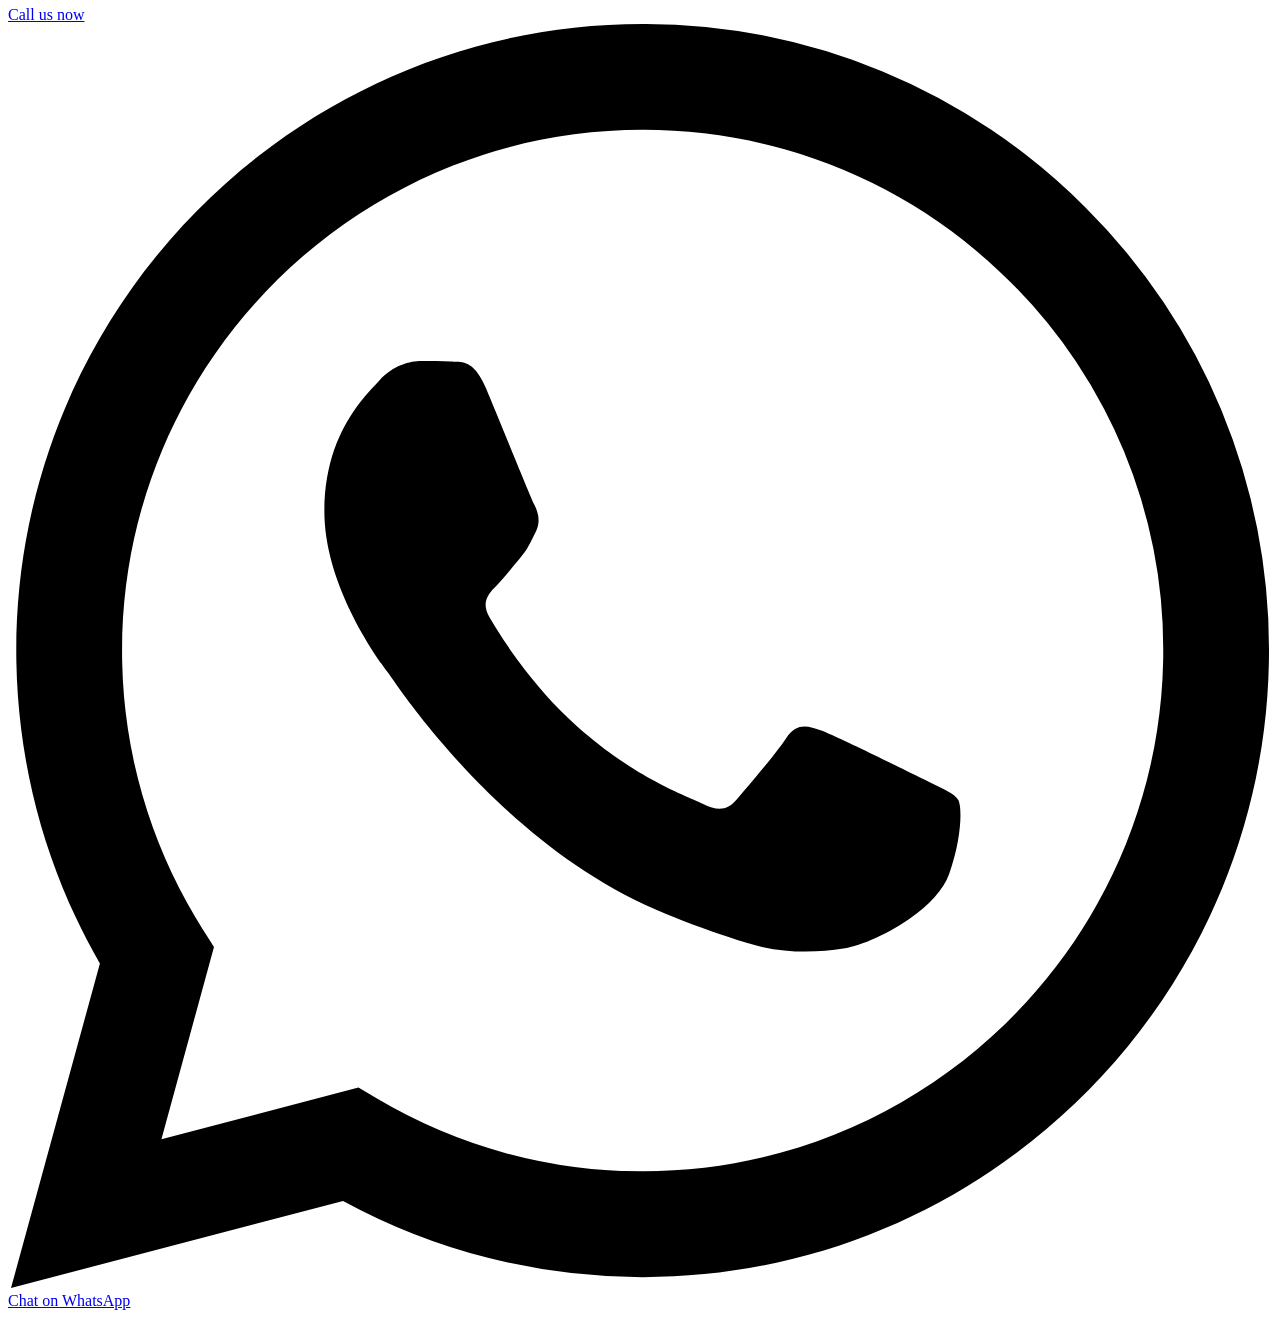
==== commit 77050d4f: "Update index.html" ====
--- a/index.html
+++ b/index.html
@@ -19,7 +19,7 @@
 <header>
   <div class="container nav">
     <a class="brand" href="#home" aria-label="iNSIGHTS home">
-      <img src="Logo_Cropped-removebg-preview.png" alt="iNSIGHTS BI &amp; Analytics Logo">
+      <img src="images/Logo_Cropped-removebg-preview.png" alt="iNSIGHTS BI &amp; Analytics Logo">
     </a>
     <button class="menu" id="menu" aria-label="Open navigation" aria-expanded="false">☰</button>
     <ul class="navlinks" id="navlinks">
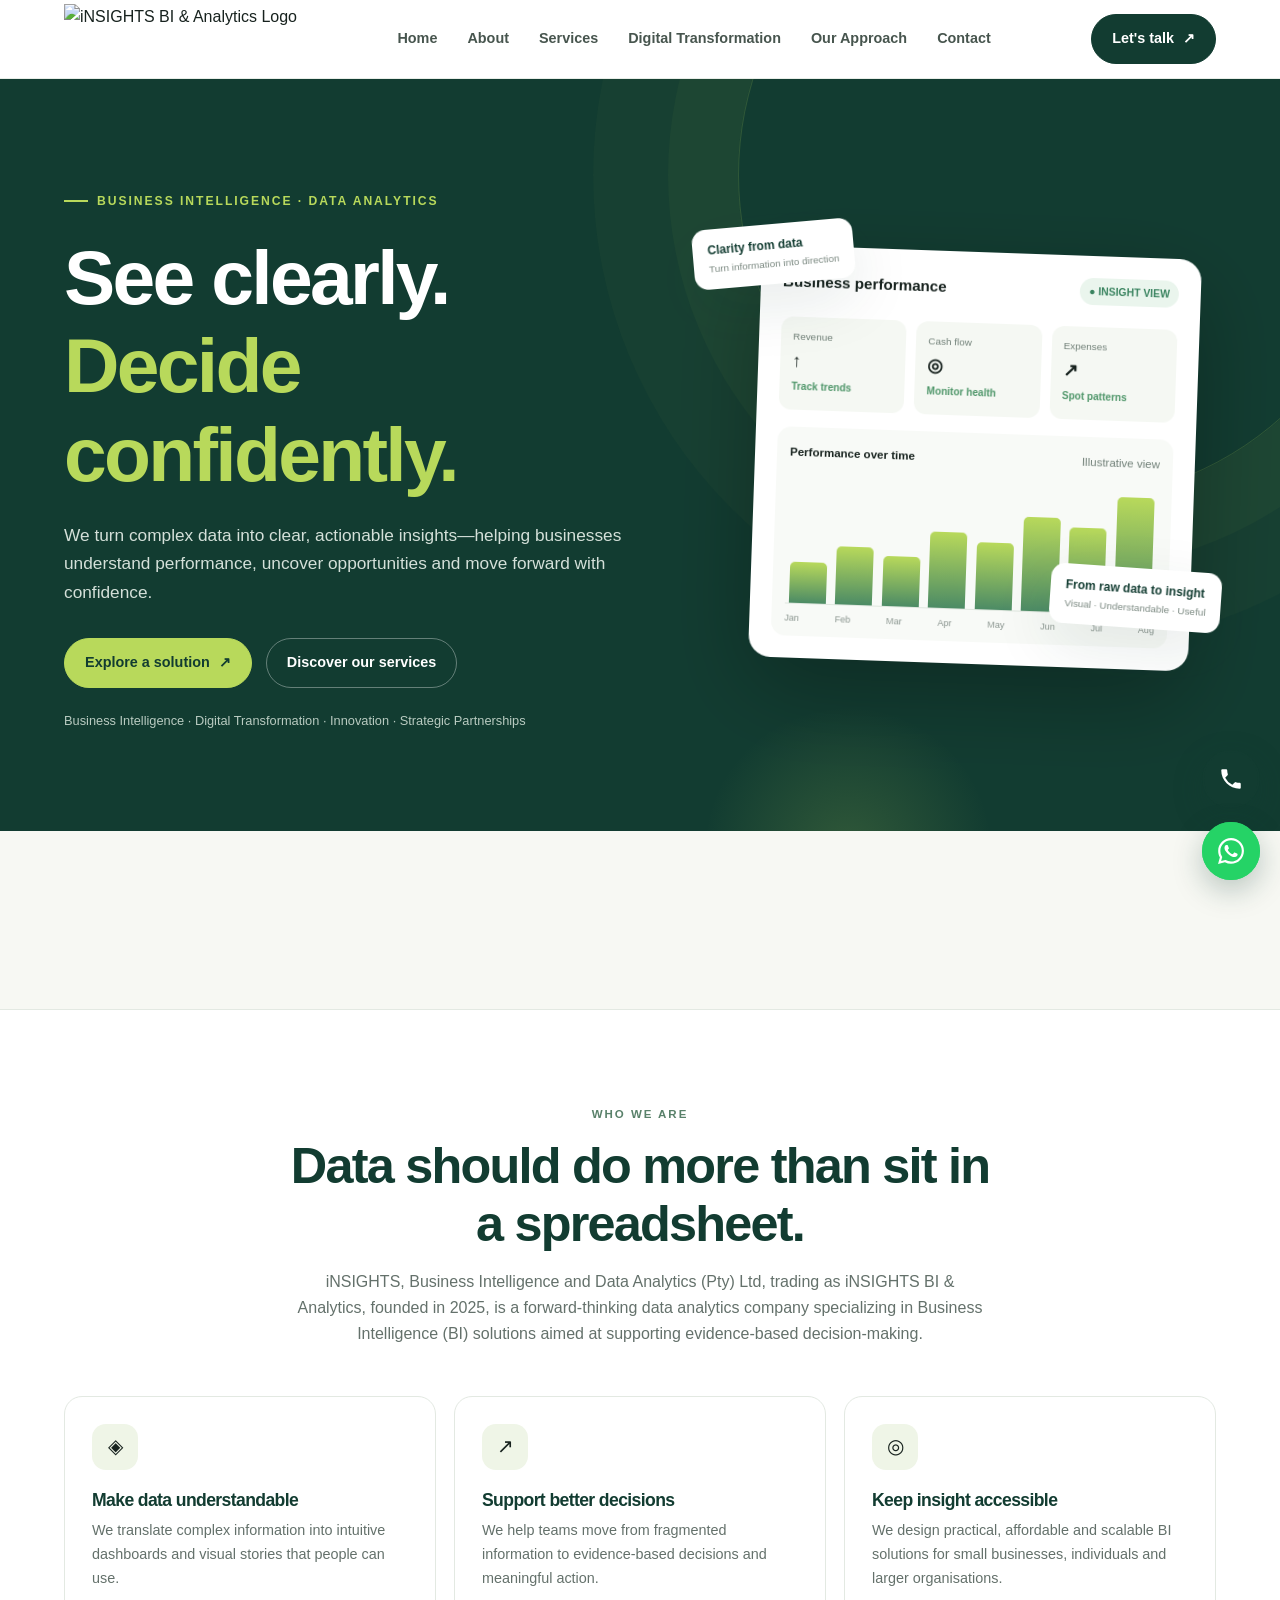
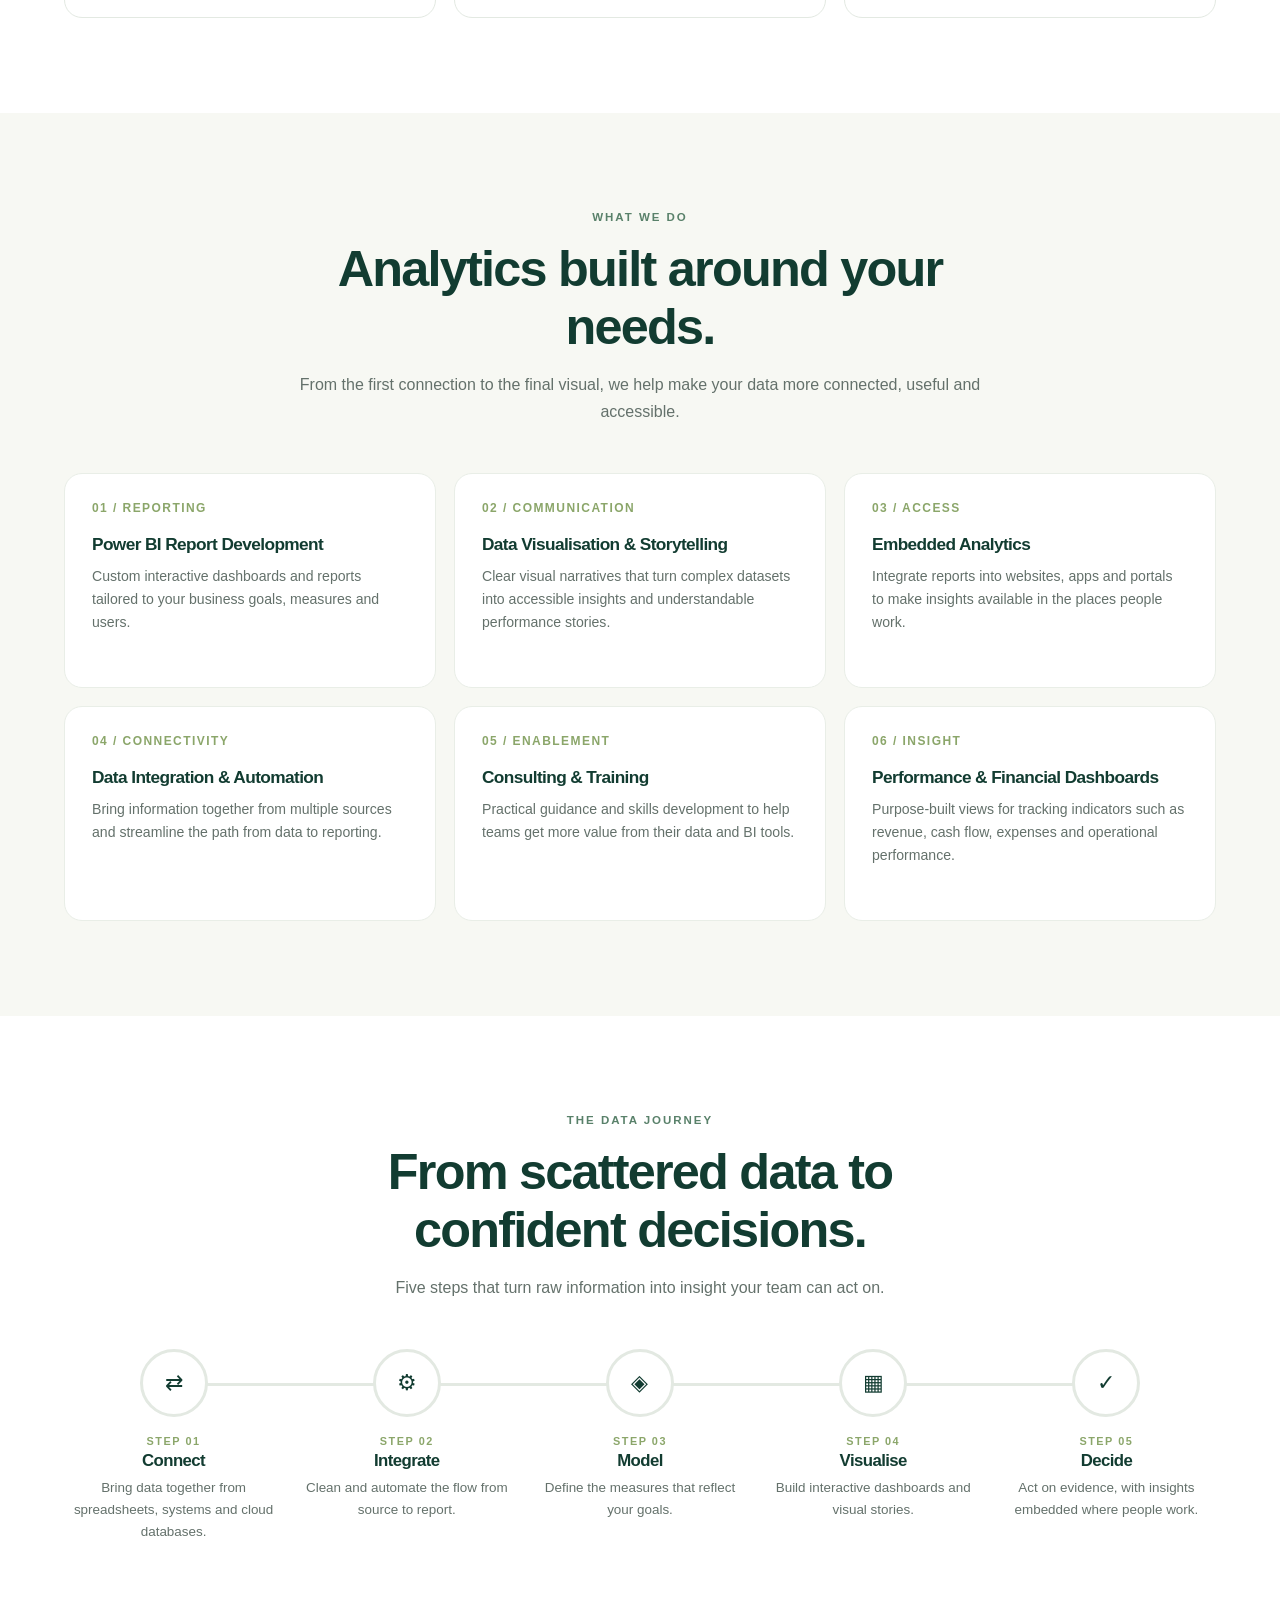
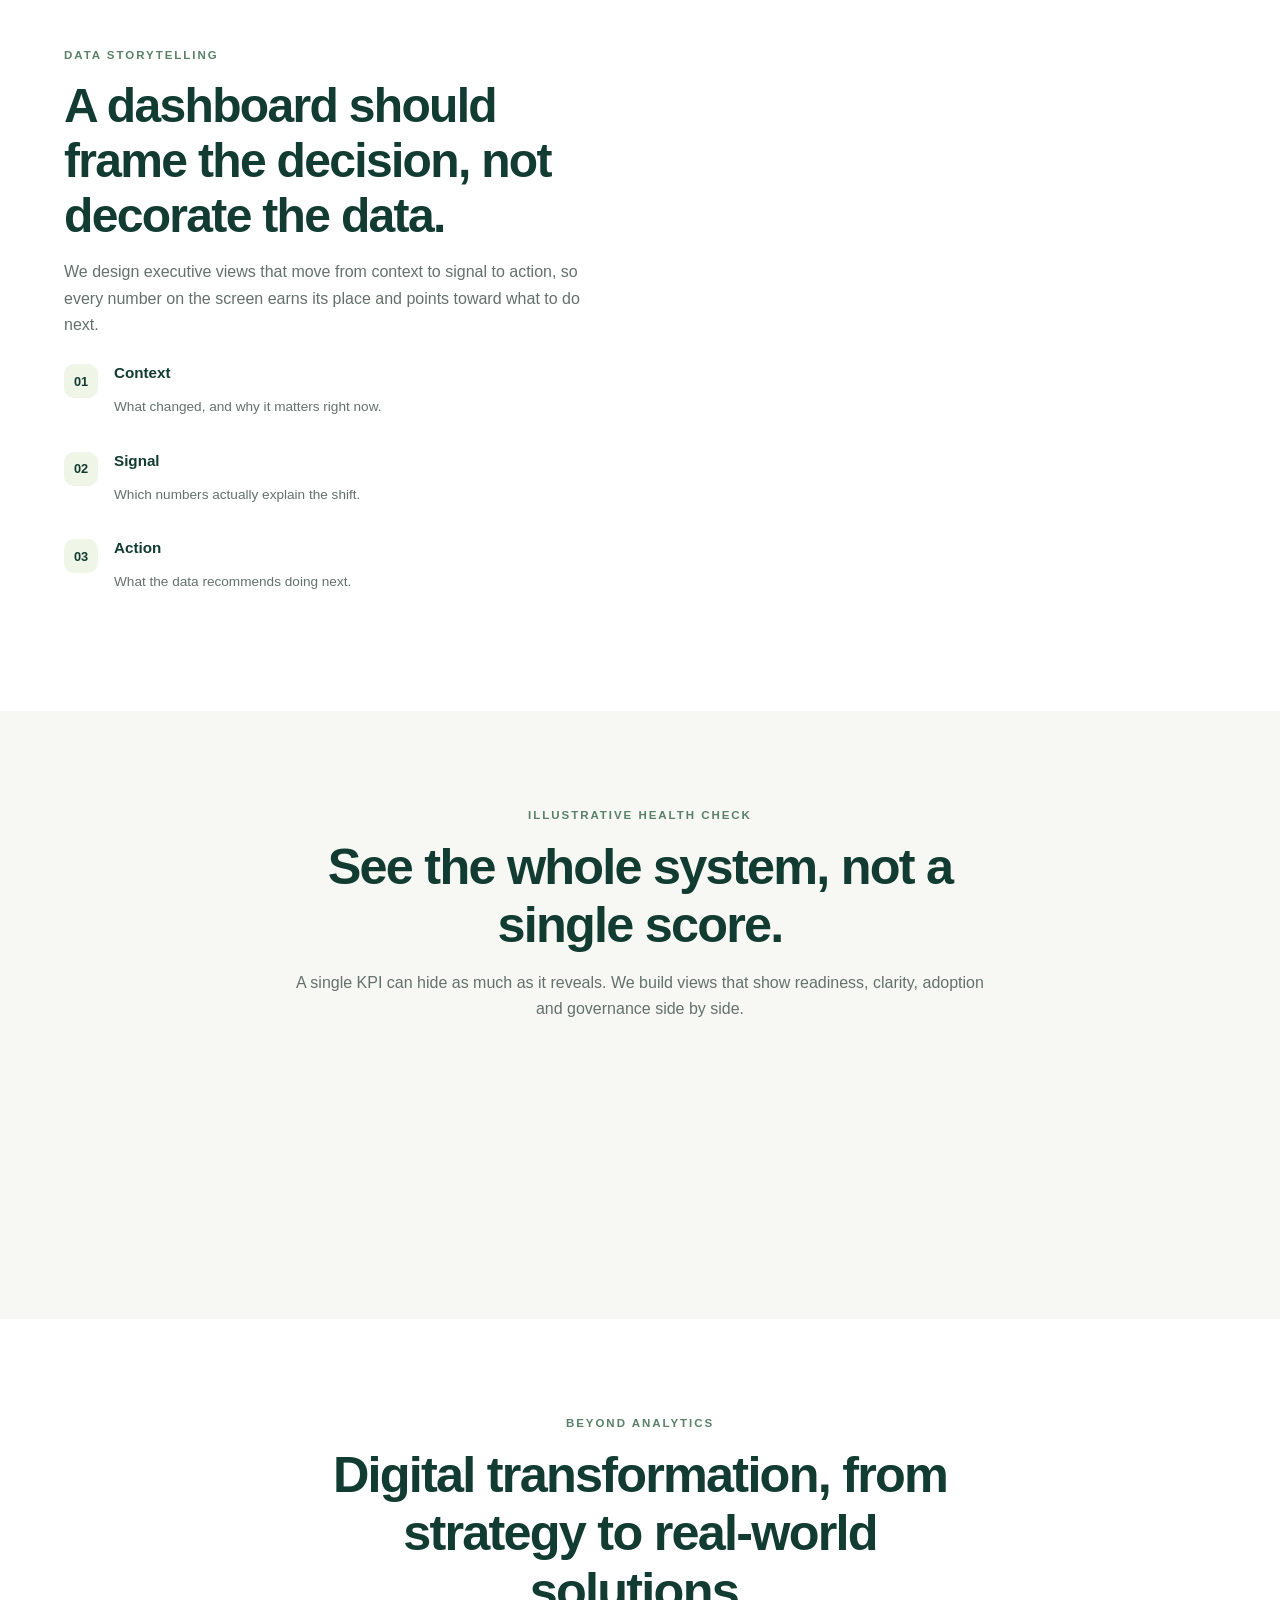
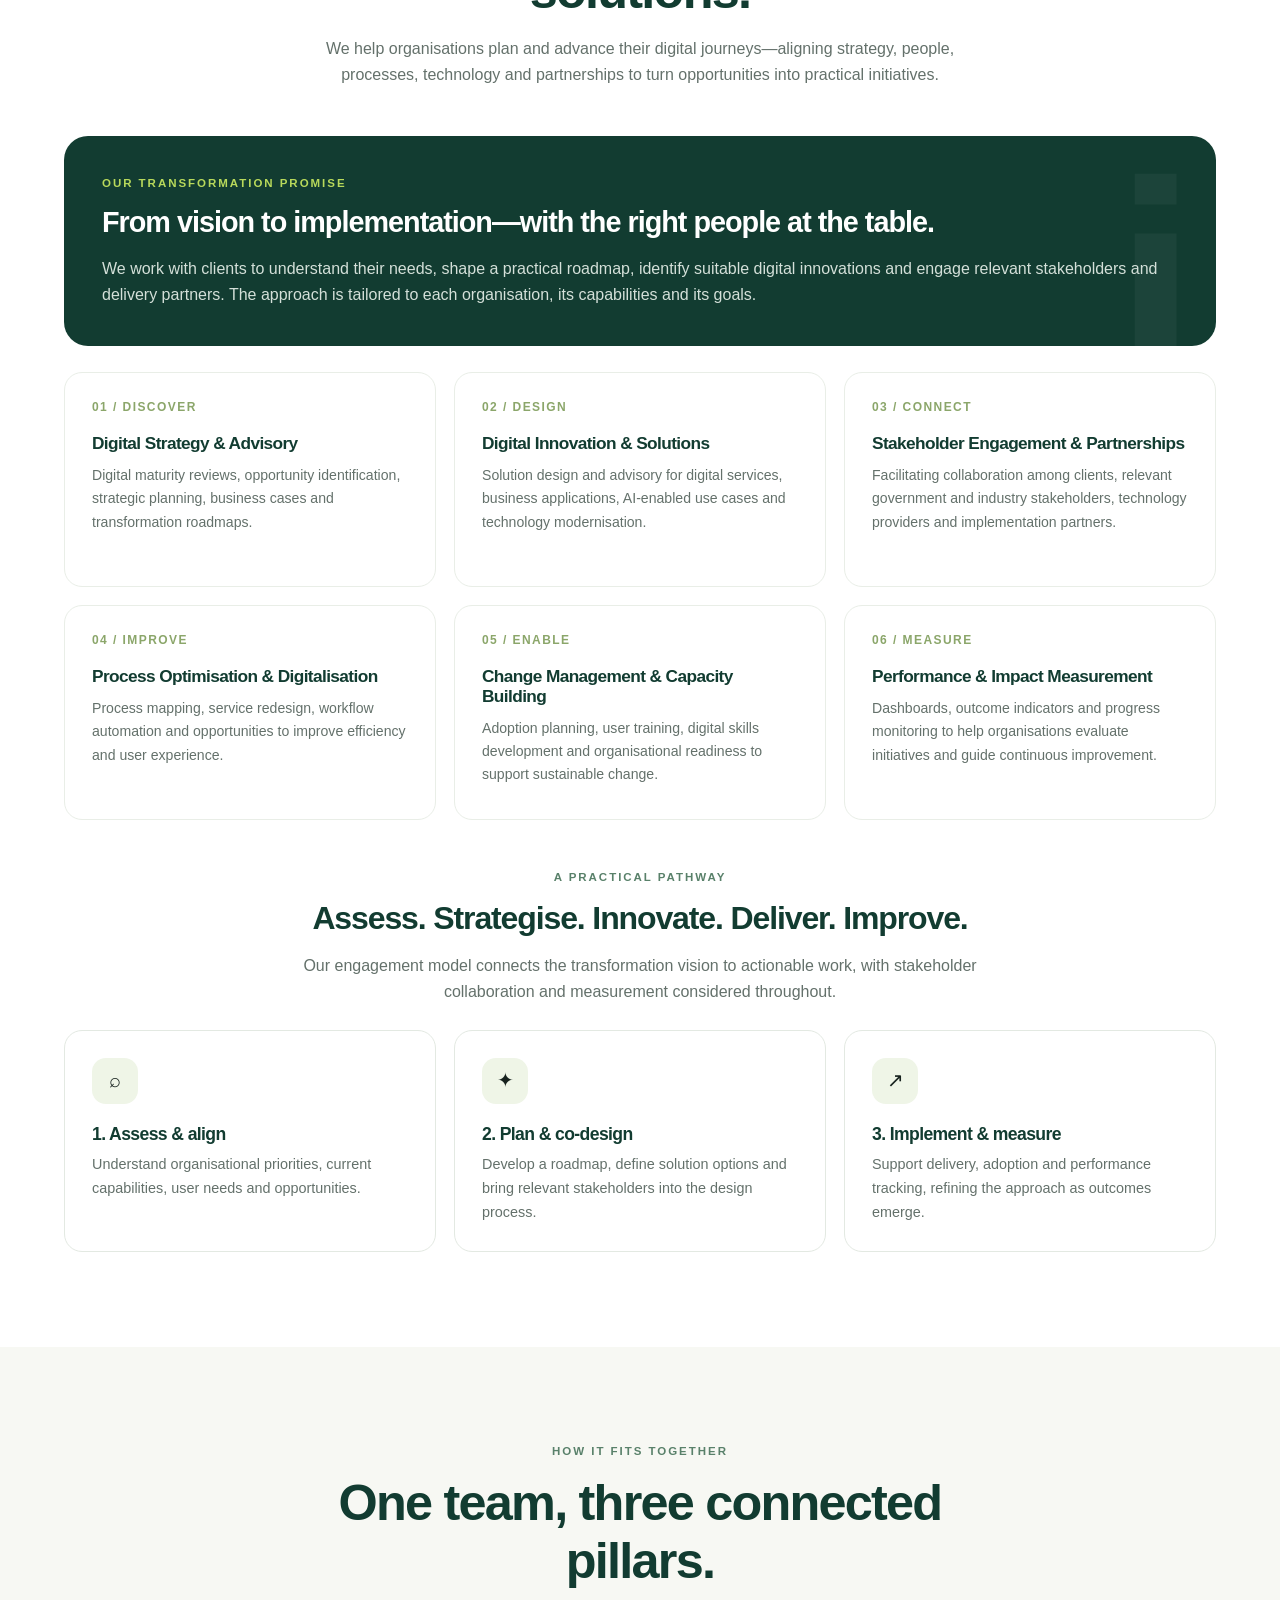
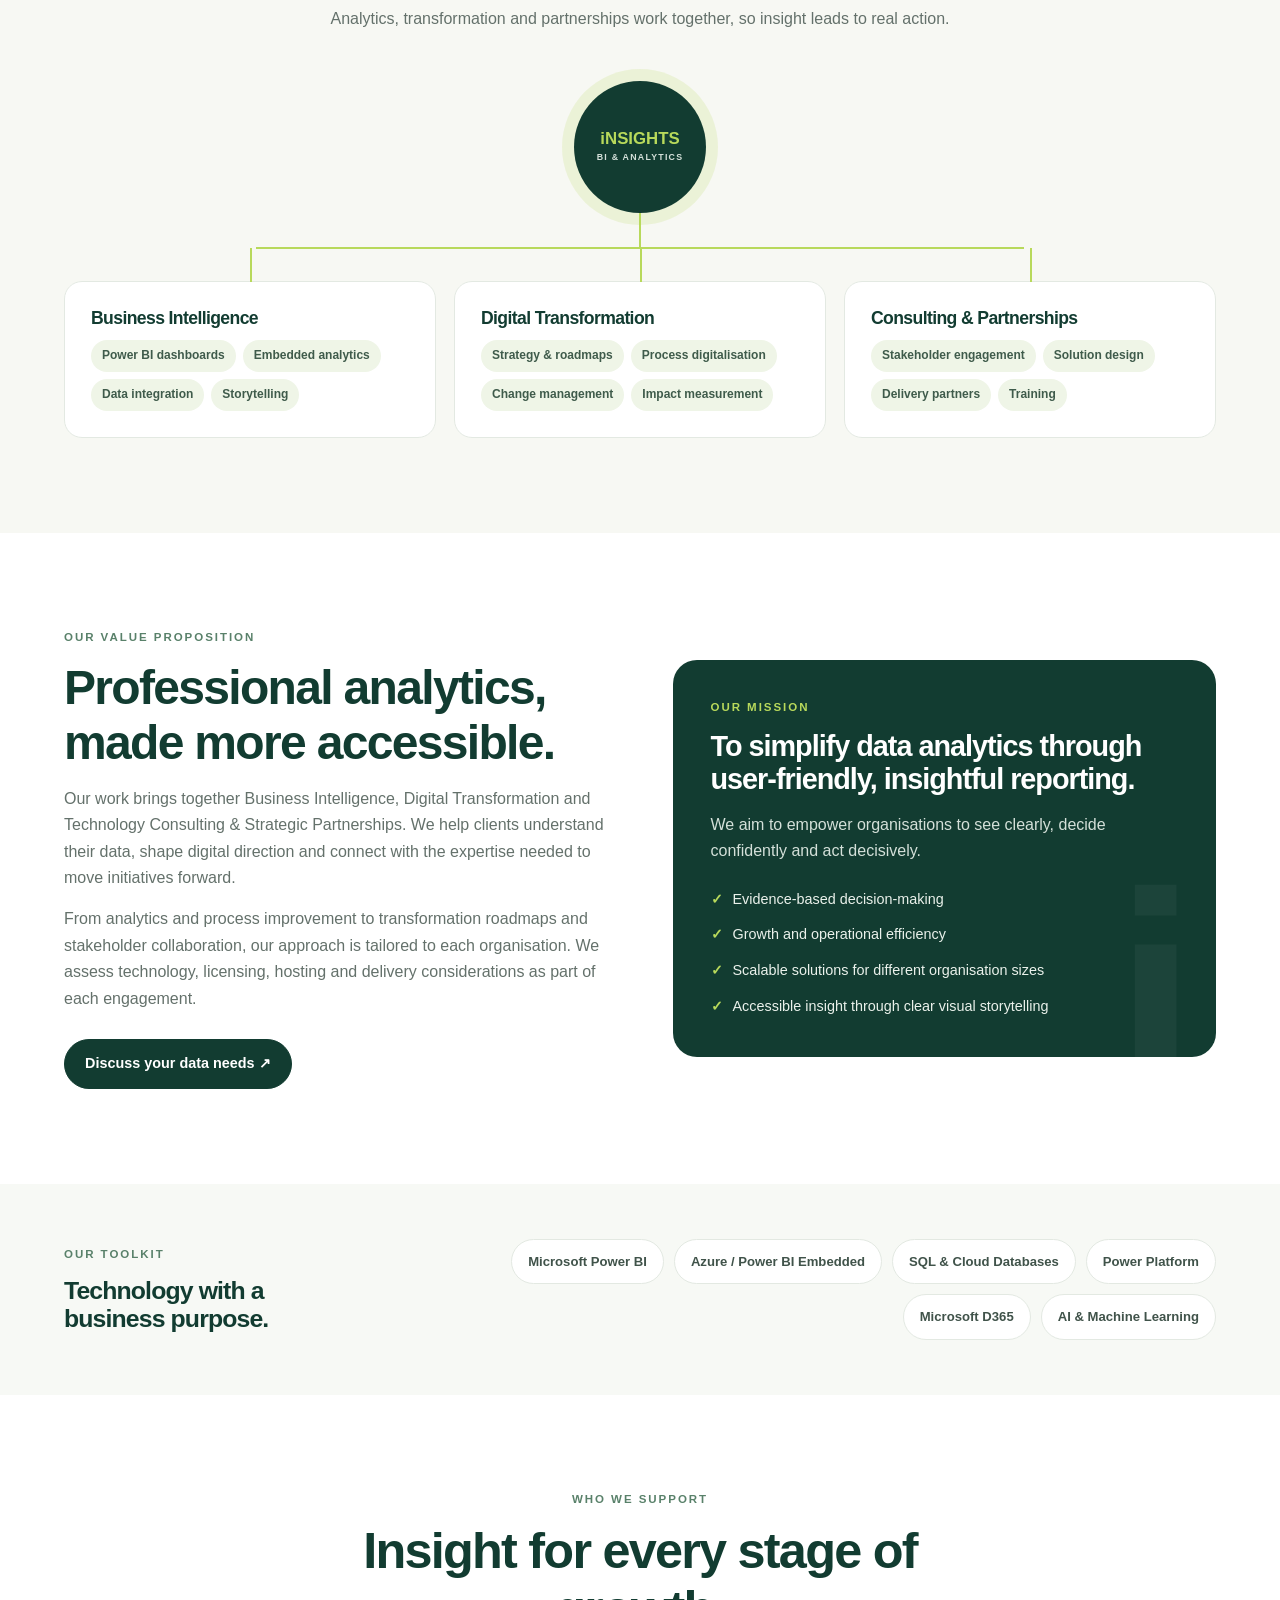
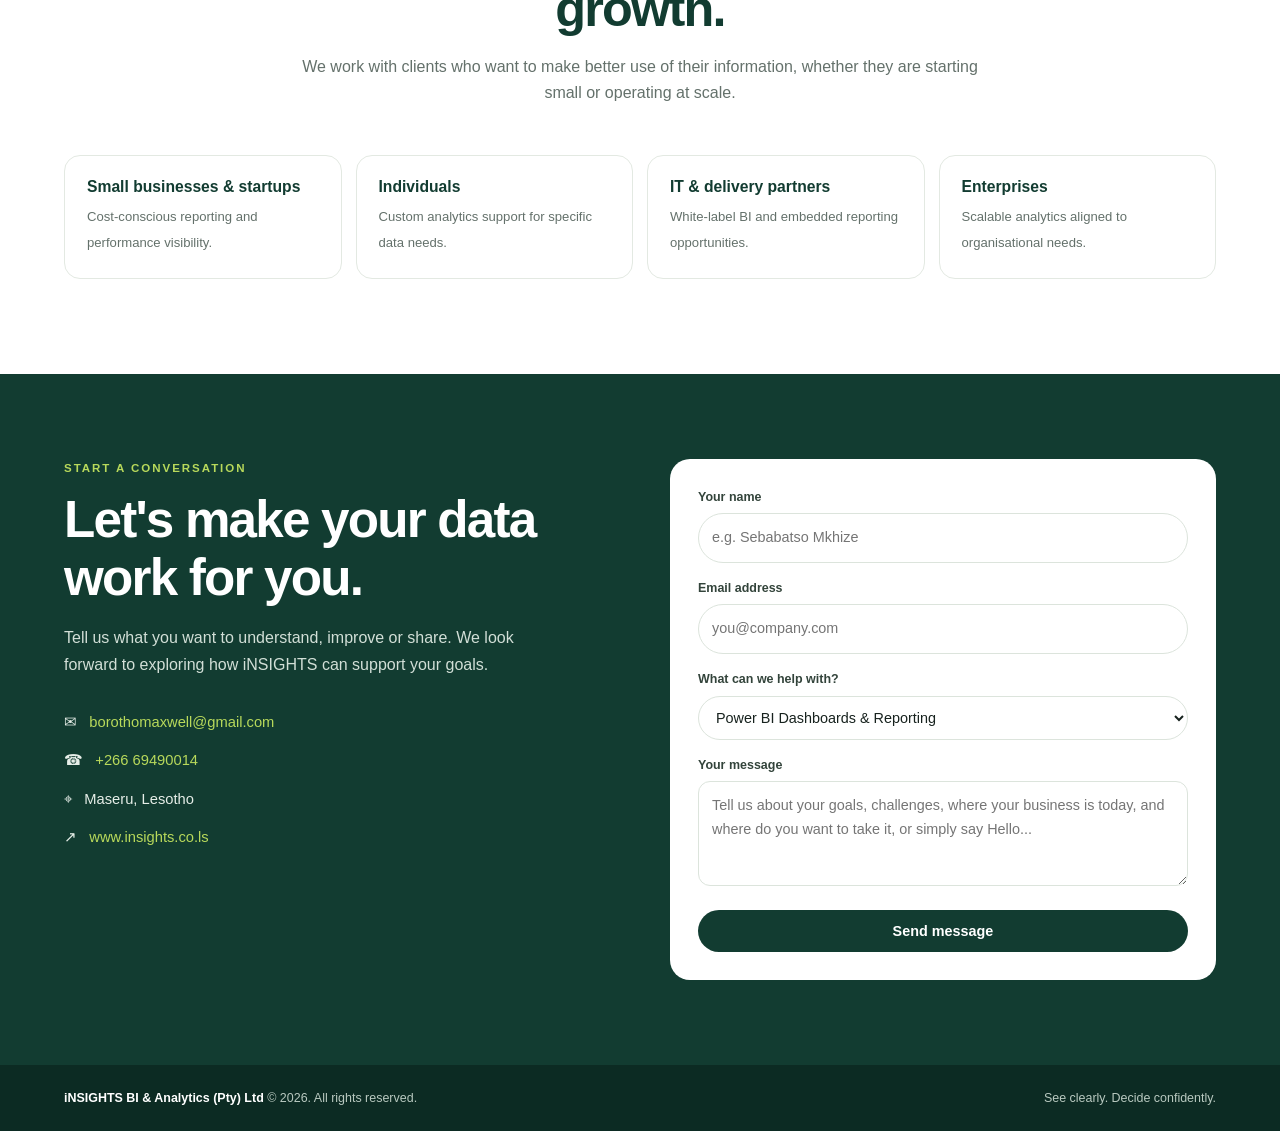
==== commit 2c83635c: "Update index.html" ====
--- a/index.html
+++ b/index.html
@@ -1,19 +1,16 @@
 <!DOCTYPE html>
 <html lang="en">
 <head>
-    <meta charset="UTF-8">
-    <meta name="viewport" content="width=device-width, initial-scale=1.0">
-    <meta name="description" content="iNSIGHTS BI & Analytics supports better decisions and digital transformation through business intelligence, analytics, innovation and strategic partnerships.">
-    <meta name="theme-color" content="#123c31">
-    <title>iNSIGHTS | BI, Analytics & Digital Transformation</title>
-    
-    <script>document.documentElement.classList.add('js')</script>
-    <link rel="preconnect" href="https://fonts.googleapis.com">
-    <link rel="preconnect" href="https://fonts.gstatic.com" crossorigin>
-    <link href="https://fonts.googleapis.com/css2?family=DM+Sans:wght@400;500;600;700&family=Manrope:wght@400;500;600;700;800&display=swap" rel="stylesheet">
-    
-    <!-- Correct path to your CSS file -->
-    <link rel="stylesheet" href="css/styles.css">
+<meta charset="UTF-8">
+<meta name="viewport" content="width=device-width, initial-scale=1.0">
+<meta name="description" content="iNSIGHTS BI & Analytics supports better decisions and digital transformation through business intelligence, analytics, innovation and strategic partnerships.">
+<meta name="theme-color" content="#123c31">
+<title>iNSIGHTS | BI, Analytics & Digital Transformation</title>
+<script>document.documentElement.classList.add('js')</script>
+<link rel="preconnect" href="https://fonts.googleapis.com">
+<link rel="preconnect" href="https://fonts.gstatic.com" crossorigin>
+<link href="https://fonts.googleapis.com/css2?family=DM+Sans:wght@400;500;600;700&family=Manrope:wght@400;500;600;700;800&display=swap" rel="stylesheet">
+<link rel="stylesheet" href="css/styles.css">
 </head>
 <body>
 <header>
--- a/css/styles.css
+++ b/css/styles.css
@@ -0,0 +1,290 @@
+:root{--forest:#123c31;--forest2:#1b5947;--lime:#b8d95b;--ink:#17221e;--muted:#64716b;--cream:#f7f8f3;--white:#fff;--line:#e3e9e2;--shadow:0 20px 60px rgba(18,60,49,.10)}
+*{box-sizing:border-box;margin:0;padding:0;scroll-behavior:smooth}
+body{font-family:"DM Sans",sans-serif;color:var(--ink);background:var(--white);line-height:1.65}
+h1,h2,h3,h4{font-family:Manrope,sans-serif;line-height:1.15;letter-spacing:-.035em}
+a{color:inherit;text-decoration:none}
+.container{width:min(1160px,90%);margin:auto}
+header{position:sticky;top:0;z-index:50;background:rgba(255,255,255,.92);backdrop-filter:blur(14px);border-bottom:1px solid rgba(227,233,226,.8)}
+.nav{height:78px;display:flex;align-items:center;justify-content:space-between;gap:24px}
+.brand{display:flex;align-items:center;gap:10px}
+.brand img{height:70px;width:auto;display:block;transition:height .3s}
+.navlinks{display:flex;align-items:center;gap:30px;list-style:none;font-size:.9rem;font-weight:600;color:#47554e}
+.navlinks a:hover{color:var(--forest2)}
+.nav-cta,.btn{display:inline-flex;align-items:center;justify-content:center;gap:9px;padding:12px 20px;border-radius:999px;background:var(--forest);color:white;font-weight:700;font-size:.9rem;transition:.2s;border:1px solid var(--forest)}
+.nav-cta:hover,.btn:hover{background:var(--forest2);transform:translateY(-2px)}
+.menu{display:none;border:0;background:none;font-size:1.6rem;color:var(--forest);cursor:pointer}
+.hero{position:relative;overflow:hidden;background:var(--forest);color:white;padding:105px 0 100px}
+.hero:before{content:"";position:absolute;width:650px;height:650px;border:1px solid rgba(184,217,91,.18);border-radius:50%;right:-110px;top:-230px;box-shadow:0 0 0 70px rgba(184,217,91,.035),0 0 0 145px rgba(184,217,91,.025)}
+.hero:after{content:"";position:absolute;width:300px;height:300px;border-radius:50%;background:radial-gradient(circle,rgba(184,217,91,.18),transparent 68%);right:22%;bottom:-170px}
+.hero-grid{position:relative;z-index:1;display:grid;grid-template-columns:1.12fr .88fr;gap:55px;align-items:center}
+.eyebrow{display:inline-flex;align-items:center;gap:9px;font-size:.76rem;text-transform:uppercase;letter-spacing:.16em;font-weight:800;color:var(--lime);margin-bottom:22px}
+.eyebrow:before{content:"";width:24px;height:2px;background:var(--lime)}
+.hero h1{font-size:clamp(2.8rem,6vw,5.2rem);max-width:700px;margin-bottom:23px}
+.hero h1 em{font-style:normal;color:var(--lime)}
+.hero-copy{font-size:1.08rem;color:#d4e0d9;max-width:590px;margin-bottom:32px}
+.hero-actions{display:flex;align-items:center;gap:14px;flex-wrap:wrap}
+.btn-lime{background:var(--lime);border-color:var(--lime);color:var(--forest)}
+.btn-lime:hover{background:#c9e77a;border-color:#c9e77a}
+.btn-outline{background:transparent;border-color:rgba(255,255,255,.35);color:white}
+.btn-outline:hover{background:rgba(255,255,255,.08)}
+.hero-note{font-size:.8rem;color:#b9cbc1;margin-top:22px}
+.visual{position:relative;min-height:390px;display:grid;place-items:center}
+.dashboard{width:min(100%,440px);background:#fff;color:var(--ink);padding:22px;border-radius:22px;box-shadow:0 30px 90px rgba(0,0,0,.28);transform:rotate(2deg);position:relative;z-index:2}
+.dash-top{display:flex;justify-content:space-between;align-items:center;margin-bottom:22px}
+.dash-title{font:800 .95rem Manrope,sans-serif}
+.live{font-size:.65rem;color:#39835f;background:#eaf5ed;padding:5px 9px;border-radius:30px;font-weight:800}
+.metric-row{display:grid;grid-template-columns:repeat(3,1fr);gap:10px}
+.metric{padding:12px;background:#f5f8f3;border-radius:12px}
+.metric span{font-size:.62rem;color:#718078;display:block}
+.metric strong{font:800 1.1rem Manrope,sans-serif;display:block;margin-top:5px}
+.metric i{font-style:normal;color:#4d9568;font-size:.63rem;font-weight:700}
+.chart{margin-top:17px;padding:16px 13px 10px;background:#f8faf7;border-radius:14px}
+.chart-head{display:flex;justify-content:space-between;font-size:.72rem;font-weight:700;margin-bottom:12px}
+.chart-head span:last-child{color:#718078;font-weight:500}
+.bars{height:130px;display:flex;align-items:end;gap:9px;border-bottom:1px solid #dfe7df;padding:0 4px}
+.bar{flex:1;border-radius:5px 5px 0 0;background:linear-gradient(180deg,#b8d95b,#4c8b65);min-height:15px}
+.months{display:flex;justify-content:space-between;color:#89948e;font-size:.57rem;padding-top:7px}
+.float-tag{position:absolute;z-index:3;background:white;color:var(--forest);border-radius:14px;padding:12px 15px;box-shadow:var(--shadow);font-size:.75rem;font-weight:800}
+.float-tag span{display:block;font-size:.62rem;color:#7b8981;font-weight:500}
+/*.tag-one{left:-14px;top:-16px;transform:rotate(-5deg)}*/
+
+.tag-one {
+  left: -40px;      /* Changed from -14px to give more space */
+  top: -28px;       /* Changed from -16px to lift it higher */
+  transform: rotate(-5deg);
+}
+
+
+.tag-two{right:-5px;bottom:35px;transform:rotate(4deg)}
+.section{padding:95px 0}
+.section-head{max-width:700px;margin:0 auto 48px;text-align:center}
+.kicker{font-size:.72rem;text-transform:uppercase;letter-spacing:.17em;color:#59816a;font-weight:800;margin-bottom:13px}
+.section h2{font-size:clamp(2rem,4vw,3.15rem);color:var(--forest);margin-bottom:16px}
+.section-head p,.muted{color:var(--muted)}
+.pillars{display:grid;grid-template-columns:repeat(3,1fr);gap:18px}
+.pillar{padding:27px;border:1px solid var(--line);border-radius:18px;background:white}
+.pillar-icon{width:46px;height:46px;border-radius:14px;background:#eff5e7;display:grid;place-items:center;font-size:1.25rem;margin-bottom:20px}
+.pillar h3{font-size:1.1rem;color:var(--forest);margin-bottom:9px}
+.pillar p{font-size:.9rem;color:var(--muted)}
+.services{background:var(--cream)}
+.service-grid{display:grid;grid-template-columns:repeat(3,1fr);gap:18px}
+.service{background:white;border:1px solid #e9eee7;border-radius:18px;padding:27px;min-height:215px;transition:.2s}
+.service:hover{transform:translateY(-5px);box-shadow:var(--shadow)}
+.service-number{font:800 .75rem Manrope,sans-serif;color:#8ba66a;letter-spacing:.12em;margin-bottom:20px}
+.service h3{font-size:1.08rem;color:var(--forest);margin-bottom:10px}
+.service p{font-size:.88rem;color:var(--muted)}
+.split{display:grid;grid-template-columns:1fr 1fr;gap:65px;align-items:center}
+.story-card{background:var(--forest);color:white;border-radius:24px;padding:38px;position:relative;overflow:hidden}
+.story-card:after{content:"i";position:absolute;right:18px;bottom:-95px;font:800 19rem Manrope,sans-serif;color:rgba(255,255,255,.045);line-height:1}
+.story-card>*{position:relative;z-index:1}
+.story-card .kicker{color:var(--lime)}
+.story-card h3{font-size:1.8rem;margin-bottom:16px}
+.story-card p{color:#d4e0d9}
+.checklist{list-style:none;margin-top:23px;display:grid;gap:12px}
+.checklist li{display:flex;gap:10px;align-items:flex-start;color:#eaf1eb;font-size:.9rem}
+.checklist li:before{content:"✓";color:var(--lime);font-weight:900}
+.copy h2{font-size:clamp(2rem,4vw,3rem)}
+.copy p{color:var(--muted);margin:15px 0}
+.copy .btn{margin-top:12px}
+.tech{background:#f7f9f5;padding:55px 0}
+.tech-inner{display:flex;align-items:center;justify-content:space-between;gap:28px}
+.tech-title{max-width:300px}
+.tech-title h2{font-size:1.55rem;color:var(--forest)}
+.tech-list{display:flex;flex-wrap:wrap;gap:10px;justify-content:flex-end}
+.tech-chip{background:white;border:1px solid var(--line);padding:11px 16px;border-radius:999px;font-size:.82rem;font-weight:700;color:#40534a}
+.audience{display:grid;grid-template-columns:repeat(4,1fr);gap:14px}
+.audience-card{border:1px solid var(--line);padding:22px;border-radius:16px}
+.audience-card strong{display:block;color:var(--forest);font:700 .98rem Manrope,sans-serif;margin-bottom:7px}
+.audience-card span{font-size:.82rem;color:var(--muted)}
+.contact{background:var(--forest);color:white;padding:85px 0}
+.contact-grid{display:grid;grid-template-columns:1fr 1fr;gap:60px;align-items:start}
+.contact h2{font-size:clamp(2.2rem,4vw,3.5rem);margin-bottom:17px}
+.contact-intro{color:#d2dfd7;max-width:470px}
+.contact-details{margin-top:32px;display:grid;gap:14px;color:#e6eee8;font-size:.92rem}
+.contact-details a{color:var(--lime)}
+.contact-form{background:white;color:var(--ink);padding:28px;border-radius:20px}
+.field{margin-bottom:15px}
+.field label{display:block;font-size:.78rem;font-weight:800;margin-bottom:6px;color:#33443b}
+.field input,.field textarea,.field select{width:100%;padding:12px 13px;border:1px solid #dce4dc;border-radius:99px;font:inherit;font-size:.9rem;background:#fff;color:var(--ink)}
+.field textarea{min-height:105px;resize:vertical;border-radius:12px}
+.contact-form button{width:100%;padding:13px;border:0;border-radius:999px;background:var(--forest);color:white;font:700 .9rem "DM Sans",sans-serif;cursor:pointer}
+.contact-form button:hover{background:var(--forest2)}
+.form-hint{font-size:.72rem;color:#738078;margin-top:10px}
+footer{background:#0c2b23;color:#b9c9c0;padding:23px 0;font-size:.78rem}
+.footer-row{display:flex;justify-content:space-between;gap:15px;flex-wrap:wrap}
+footer strong{color:white}
+
+@media(max-width:900px){
+  .hero-grid,.split,.contact-grid{grid-template-columns:1fr}
+  .hero{padding:75px 0}
+  .visual{min-height:360px}
+  .service-grid{grid-template-columns:repeat(2,1fr)}
+  .audience{grid-template-columns:repeat(2,1fr)}
+  .tech-inner{align-items:flex-start;flex-direction:column}
+  .tech-list{justify-content:flex-start}
+}
+
+/* Mobile Navigation */
+@media(max-width:650px){
+  .nav{height:70px;display:flex;align-items:center;justify-content:space-between;width:100%}
+  .brand img{height:46px;width:auto}
+  .menu{display:block}
+  .nav-cta{display:none}
+  .navlinks{display:none;position:absolute;top:70px;left:0;right:0;background:white;padding:18px 5%;border-bottom:1px solid var(--line);flex-direction:column;align-items:flex-start;gap:14px;box-shadow:0 10px 25px rgba(0,0,0,.05)}
+  .navlinks.open{display:flex}
+  .hero h1{font-size:2.75rem}
+  .visual{min-height:300px}
+  .dashboard{padding:15px}
+  .tag-one{left:0;top:-12px}
+  .tag-two{right:0;bottom:5px}
+  .section{padding:70px 0}
+  .pillars,.service-grid,.audience{grid-template-columns:1fr}
+  .story-card{padding:28px}
+  .contact-form{padding:20px}
+  .footer-row{flex-direction:column}
+}
+
+/* ===== iNSIGHTS enhancements (transitions, scroll effects) ===== */
+html{scroll-padding-top:78px}
+.progress{position:fixed;top:0;left:0;height:3px;width:100%;background:var(--lime);transform:scaleX(0);transform-origin:left;z-index:100}
+header{transition:box-shadow .3s}
+.nav{transition:height .3s}
+header.scrolled{box-shadow:0 8px 30px rgba(18,60,49,.08)}
+header.scrolled .nav{height:64px}
+.navlinks a{position:relative}
+.navlinks a:after{content:"";position:absolute;left:0;bottom:-6px;height:2px;width:100%;background:var(--lime);transform:scaleX(0);transform-origin:left;transition:transform .3s}
+.navlinks a:hover:after,.navlinks a.active:after{transform:scaleX(1)}
+.btn span,.nav-cta span{transition:transform .2s}
+.btn:hover span,.nav-cta:hover span{transform:translate(3px,-3px)}
+@keyframes rise{from{opacity:0;translate:0 28px}to{opacity:1;translate:0 0}}
+@keyframes grow{from{transform:scaleY(0)}to{transform:scaleY(1)}}
+@keyframes bob{50%{translate:0 -10px}}
+.hero-grid>div:first-child>*{animation:rise .9s cubic-bezier(.2,.7,.2,1) both}
+.dashboard{animation:rise 1s .3s cubic-bezier(.2,.7,.2,1) both;transition:transform .25s ease-out}
+.bar{transform-origin:bottom;animation:grow .9s cubic-bezier(.2,.7,.2,1) both}
+.float-tag{animation:bob 6s ease-in-out infinite}
+.tag-two{animation-delay:-3s}
+.js .reveal{opacity:0;translate:0 32px;transition:opacity .8s cubic-bezier(.2,.7,.2,1),translate .8s cubic-bezier(.2,.7,.2,1),transform .2s,box-shadow .2s;transition-delay:var(--d,0s),var(--d,0s),0s,0s}
+.js .reveal.in{opacity:1;translate:0 0}
+:focus-visible{outline:3px solid var(--lime);outline-offset:3px}
+@media(prefers-reduced-motion:reduce){*{animation:none!important;transition:none!important}.js .reveal{opacity:1;translate:none}}
+
+/* ===== infographic elements ===== */
+.stats{background:var(--cream);padding:42px 0;border-bottom:1px solid var(--line)}
+.stat-grid{display:grid;grid-template-columns:repeat(4,1fr);gap:18px}
+.stat{text-align:center;padding:6px 10px;border-right:1px solid var(--line)}
+.stat:last-child{border-right:0}
+.stat strong{display:block;font:800 clamp(2.2rem,4.5vw,3.3rem) Manrope,sans-serif;letter-spacing:-.05em;color:var(--forest);line-height:1}
+.stat strong em{font-style:normal;color:#8ba66a}
+.stat span{display:block;margin-top:8px;font-size:.78rem;font-weight:700;letter-spacing:.08em;text-transform:uppercase;color:var(--muted)}
+.journey{position:relative;display:grid;grid-template-columns:repeat(5,1fr);gap:14px}
+.journey:before,.journey:after{content:"";position:absolute;top:34px;left:10%;right:10%;height:3px;border-radius:3px;background:var(--line)}
+.journey:after{background:var(--lime);transform:scaleX(0);transform-origin:left;transition:transform 1.6s cubic-bezier(.4,0,.2,1)}
+.journey.in:after{transform:scaleX(1)}
+.j-step{position:relative;z-index:1;text-align:center;padding:0 8px}
+.j-dot{width:68px;height:68px;margin:0 auto 18px;border-radius:50%;background:#fff;border:3px solid var(--line);display:grid;place-items:center;font-size:1.4rem;color:var(--forest);transition:background .4s,color .4s,border-color .4s;transition-delay:var(--d,0s)}
+.journey.in .j-dot{background:var(--forest);border-color:var(--lime);color:var(--lime)}
+.j-step small{display:block;font:800 .68rem Manrope,sans-serif;letter-spacing:.14em;color:#8ba66a;margin-bottom:4px}
+.j-step h3{font-size:1.05rem;color:var(--forest);margin-bottom:6px}
+.j-step p{font-size:.84rem;color:var(--muted)}
+.hub-core{width:132px;height:132px;margin:0 auto;border-radius:50%;background:var(--forest);color:var(--lime);display:flex;flex-direction:column;align-items:center;justify-content:center;text-align:center;font:800 1.05rem Manrope,sans-serif;line-height:1.1;position:relative;box-shadow:0 0 0 12px rgba(184,217,91,.18)}
+.hub-core:before{content:"";position:absolute;inset:-12px;border-radius:50%;border:2px solid var(--lime);opacity:0;animation:pulse 3s ease-out infinite}
+@keyframes pulse{0%{transform:scale(.9);opacity:.7}100%{transform:scale(1.5);opacity:0}}
+.hub-core small{display:block;font:600 .55rem "DM Sans",sans-serif;letter-spacing:.14em;color:#d4e0d9;line-height:1.3;margin-top:4px}
+.hub-stem{width:2px;height:34px;background:var(--lime);margin:0 auto}
+.hub-tree{position:relative;display:grid;grid-template-columns:repeat(3,1fr);gap:18px;padding-top:34px}
+.hub-tree:before{content:"";position:absolute;top:0;left:16.66%;right:16.66%;height:2px;background:var(--lime)}
+.hub-card{position:relative;background:#fff;border:1px solid var(--line);border-radius:18px;padding:26px}
+.hub-card:before{content:"";position:absolute;top:-34px;left:50%;width:2px;height:34px;background:var(--lime)}
+.hub-card h3{font-size:1.1rem;color:var(--forest);margin-bottom:12px}
+.hub-tags{display:flex;flex-wrap:wrap;gap:7px}
+.hub-tags span{font-size:.75rem;font-weight:700;background:#eff5e7;color:#3f5b4b;padding:6px 11px;border-radius:99px}
+@media(max-width:900px){
+  .stat-grid{grid-template-columns:repeat(2,1fr)}
+  .stat:nth-child(2){border-right:0}
+  .journey{grid-template-columns:1fr;gap:26px}
+  .journey:before,.journey:after{left:33px;right:auto;top:34px;bottom:34px;width:3px;height:auto}
+  .journey:after{transform:scaleY(0);transform-origin:top}
+  .journey.in:after{transform:scaleY(1)}
+  .j-step{display:grid;grid-template-columns:68px 1fr;gap:0 18px;text-align:left;padding:0}
+  .j-dot{grid-row:span 3;margin:0}
+  .hub-tree{grid-template-columns:1fr}
+  .hub-tree:before{display:none}
+  .hub-card:before{display:none}
+}
+
+/* ===== Floating action buttons: Call + WhatsApp ===== */
+.fab-stack{position:fixed;right:20px;bottom:calc(20px + env(safe-area-inset-bottom,0px));z-index:60;display:flex;flex-direction:column;align-items:flex-end;gap:14px}
+.fab{display:flex;align-items:center;gap:10px;flex-direction:row-reverse;animation:rise .6s cubic-bezier(.2,.7,.2,1) both}
+.fab-btn{width:58px;height:58px;border-radius:50%;display:grid;place-items:center;box-shadow:0 10px 30px rgba(18,60,49,.28);position:relative;transition:transform .2s}
+.fab-btn svg{width:26px;height:26px;fill:#fff}
+.fab:hover .fab-btn{transform:scale(1.08)}
+.fab-label{background:#fff;color:var(--forest);font-weight:700;font-size:.8rem;padding:9px 14px;border-radius:99px;box-shadow:var(--shadow);opacity:0;translate:10px 0;transition:.25s;pointer-events:none;white-space:nowrap}
+.fab:hover .fab-label,.fab:focus-visible .fab-label{opacity:1;translate:0 0}
+.fab-call .fab-btn{background:var(--forest)}
+.fab-call .fab-btn:before{content:"";position:absolute;inset:0;border-radius:50%;border:2px solid var(--forest);animation:pulse 2.6s ease-out infinite}
+.fab-wa .fab-btn{background:#25D366}
+.fab-wa .fab-btn:before{content:"";position:absolute;inset:0;border-radius:50%;border:2px solid #25D366;animation:pulse 2.6s ease-out infinite .6s}
+@media(max-width:650px){.fab-label{display:none}.fab-stack{right:14px}}
+
+/* ===== Data storytelling: insight card + framework list ===== */
+.framework{list-style:none;margin-top:26px;display:grid;gap:18px}
+.framework li{display:flex;gap:16px;align-items:flex-start}
+.framework span{flex:0 0 auto;width:34px;height:34px;border-radius:10px;background:#eff5e7;color:var(--forest);font:800 .8rem Manrope,sans-serif;display:grid;place-items:center}
+.framework strong{display:block;color:var(--forest);font:700 .95rem Manrope,sans-serif;margin-bottom:3px}
+.framework p{font-size:.85rem;color:var(--muted)}
+.insight-card{background:#fff;border:1px solid var(--line);border-radius:22px;padding:24px;box-shadow:var(--shadow)}
+.insight-top{display:flex;justify-content:space-between;align-items:flex-start;margin-bottom:20px;gap:10px}
+.insight-title{font:800 1rem Manrope,sans-serif;color:var(--forest)}
+.insight-sub{font-size:.72rem;color:var(--muted);margin-top:3px;text-transform:uppercase;letter-spacing:.08em}
+.insight-metrics{display:grid;grid-template-columns:repeat(3,1fr);gap:10px;margin-bottom:18px}
+.insight-metrics div{background:#f5f8f3;border-radius:12px;padding:12px}
+.insight-metrics strong{display:block;font:800 1.2rem Manrope,sans-serif;color:var(--forest)}
+.insight-metrics span{font-size:.68rem;color:#718078}
+.insight-chart{background:#f8faf7;border-radius:14px;padding:16px 13px 10px;margin-bottom:18px}
+.insight-inputs-head{font:800 .78rem Manrope,sans-serif;color:var(--forest);margin-bottom:12px}
+.input-row{display:grid;grid-template-columns:74px 1fr 34px;align-items:center;gap:10px;margin-bottom:9px;font-size:.75rem;color:#4b5a52}
+.input-bar{height:7px;border-radius:99px;background:#eef2ec;overflow:hidden}
+.input-bar i{display:block;height:100%;width:0;border-radius:99px;background:linear-gradient(90deg,#b8d95b,#4c8b65);transition:width 1.2s cubic-bezier(.2,.7,.2,1)}
+.in .input-bar i{width:var(--v)}
+.insight-tip{margin-top:10px;background:#eff5e7;border-radius:10px;padding:9px 12px;font-size:.72rem;color:#3f5b4b;font-weight:600}
+
+/* ===== Progress rings ===== */
+.ring-grid{display:grid;grid-template-columns:repeat(4,1fr);gap:22px;margin-top:10px}
+/*.ring-item{text-align:center}*/
+
+/* Color definitions matching your image */
+.ring-item:nth-child(1) .ring-fill { stroke: #6C5CE7; } /* Purple - Data readiness */
+.ring-item:nth-child(2) .ring-fill { stroke: #10B981; } /* Bright Green - Decision clarity */
+.ring-item:nth-child(3) .ring-fill { stroke: #F59E0B; } /* Orange - Adoption signal */
+.ring-item:nth-child(4) .ring-fill { stroke: #064E3B; } /* Dark Forest Green - Governance coverage */
+
+/* Background track color (subtle light green-gray) */
+.ring-track {
+  stroke: #E2ECE9;
+}
+
+.ring{position:relative;width:118px;height:118px;margin:0 auto 14px}
+.ring svg{width:100%;height:100%;transform:rotate(-90deg)}
+.ring circle{fill:none;stroke-width:9}
+.ring-track{stroke:var(--line)}
+.ring-fill{stroke:var(--forest);stroke-linecap:round}
+/*.ring-label{position:absolute;inset:0;display:grid;place-items:center;font:800 1.35rem Manrope,sans-serif;color:var(--forest)}*/
+
+.ring-label {
+  position: absolute;
+  top: 50%;
+  left: 50%;
+  transform: translate(-50%, -50%);
+  display: flex;
+  align-items: center;
+  justify-content: center;
+  white-space: nowrap; /* Prevents text from breaking onto a new line */
+}
+
+.ring-label strong {
+  display: inline; /* Keeps the number inline with % symbol */
+}
+
+.ring-caption{display:block;font-size:.8rem;font-weight:700;color:var(--muted)}
+@media(max-width:900px){.ring-grid{grid-template-columns:repeat(2,1fr)}}
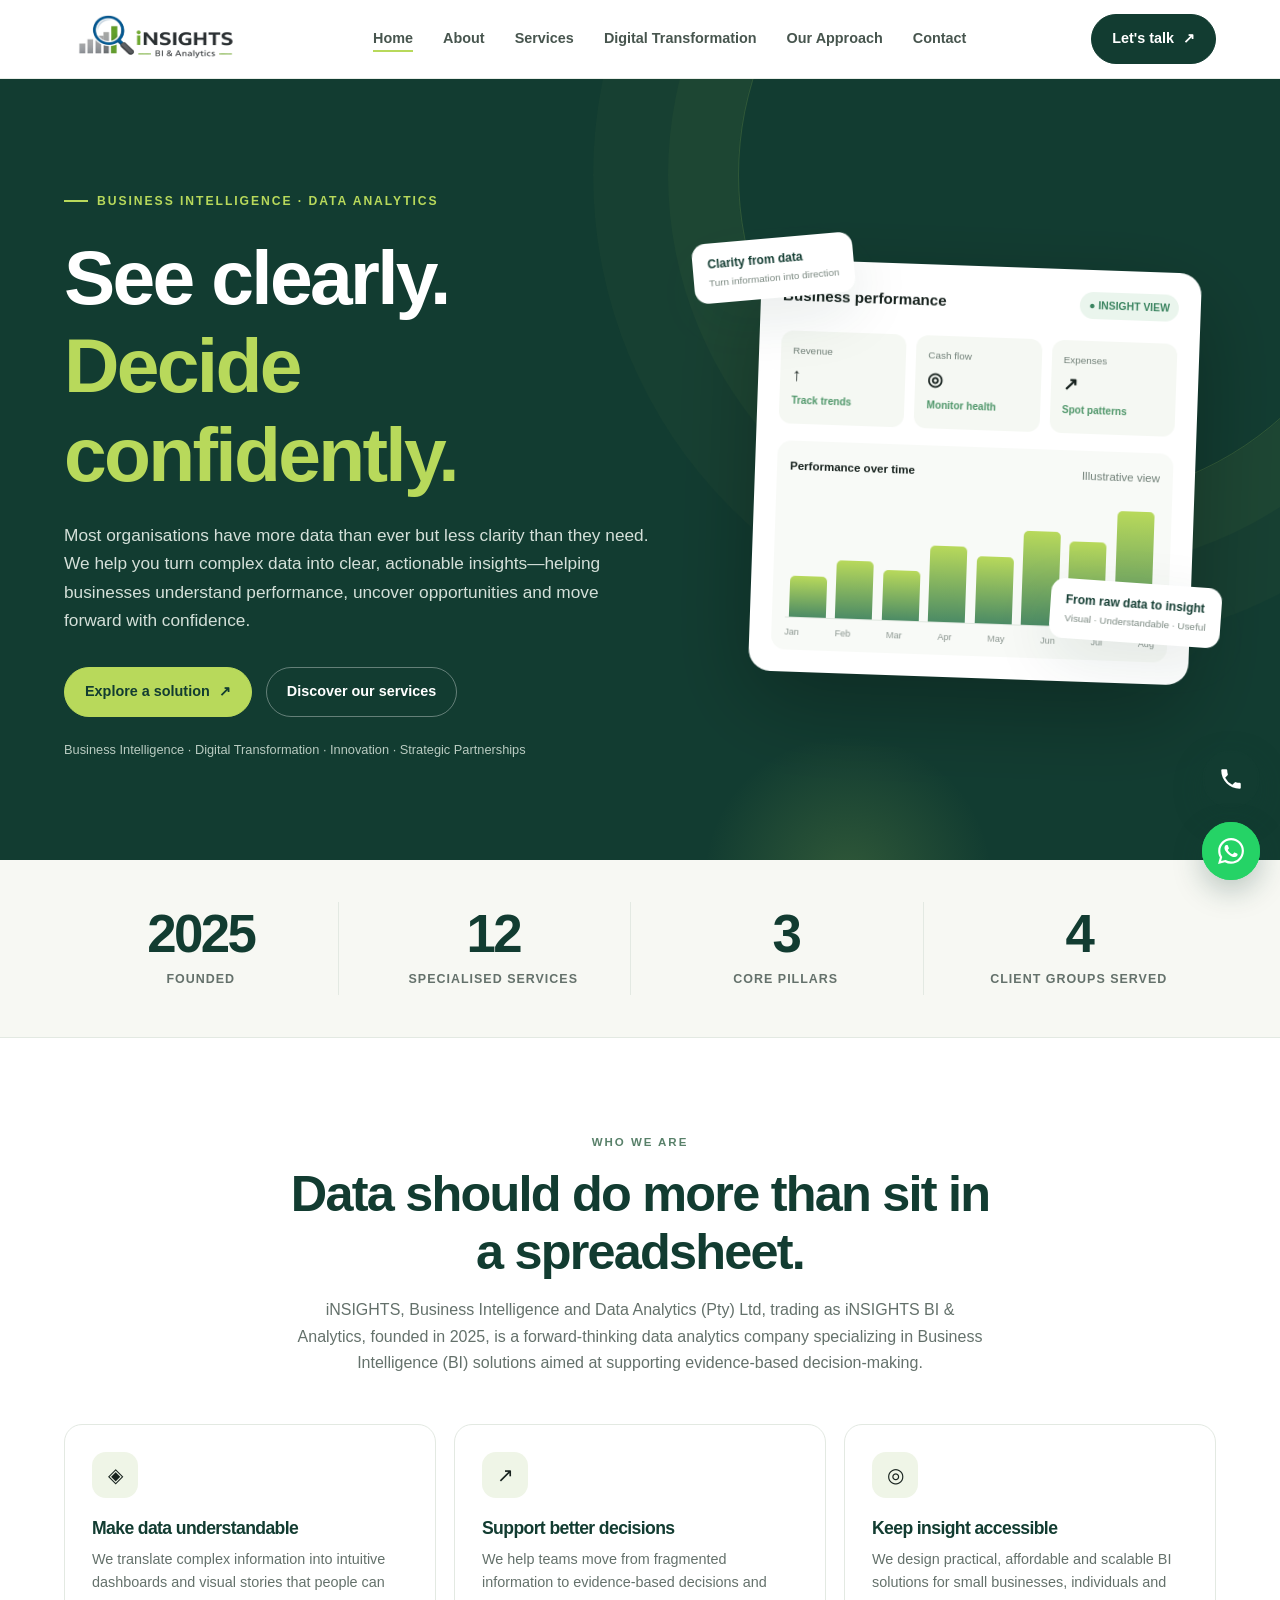
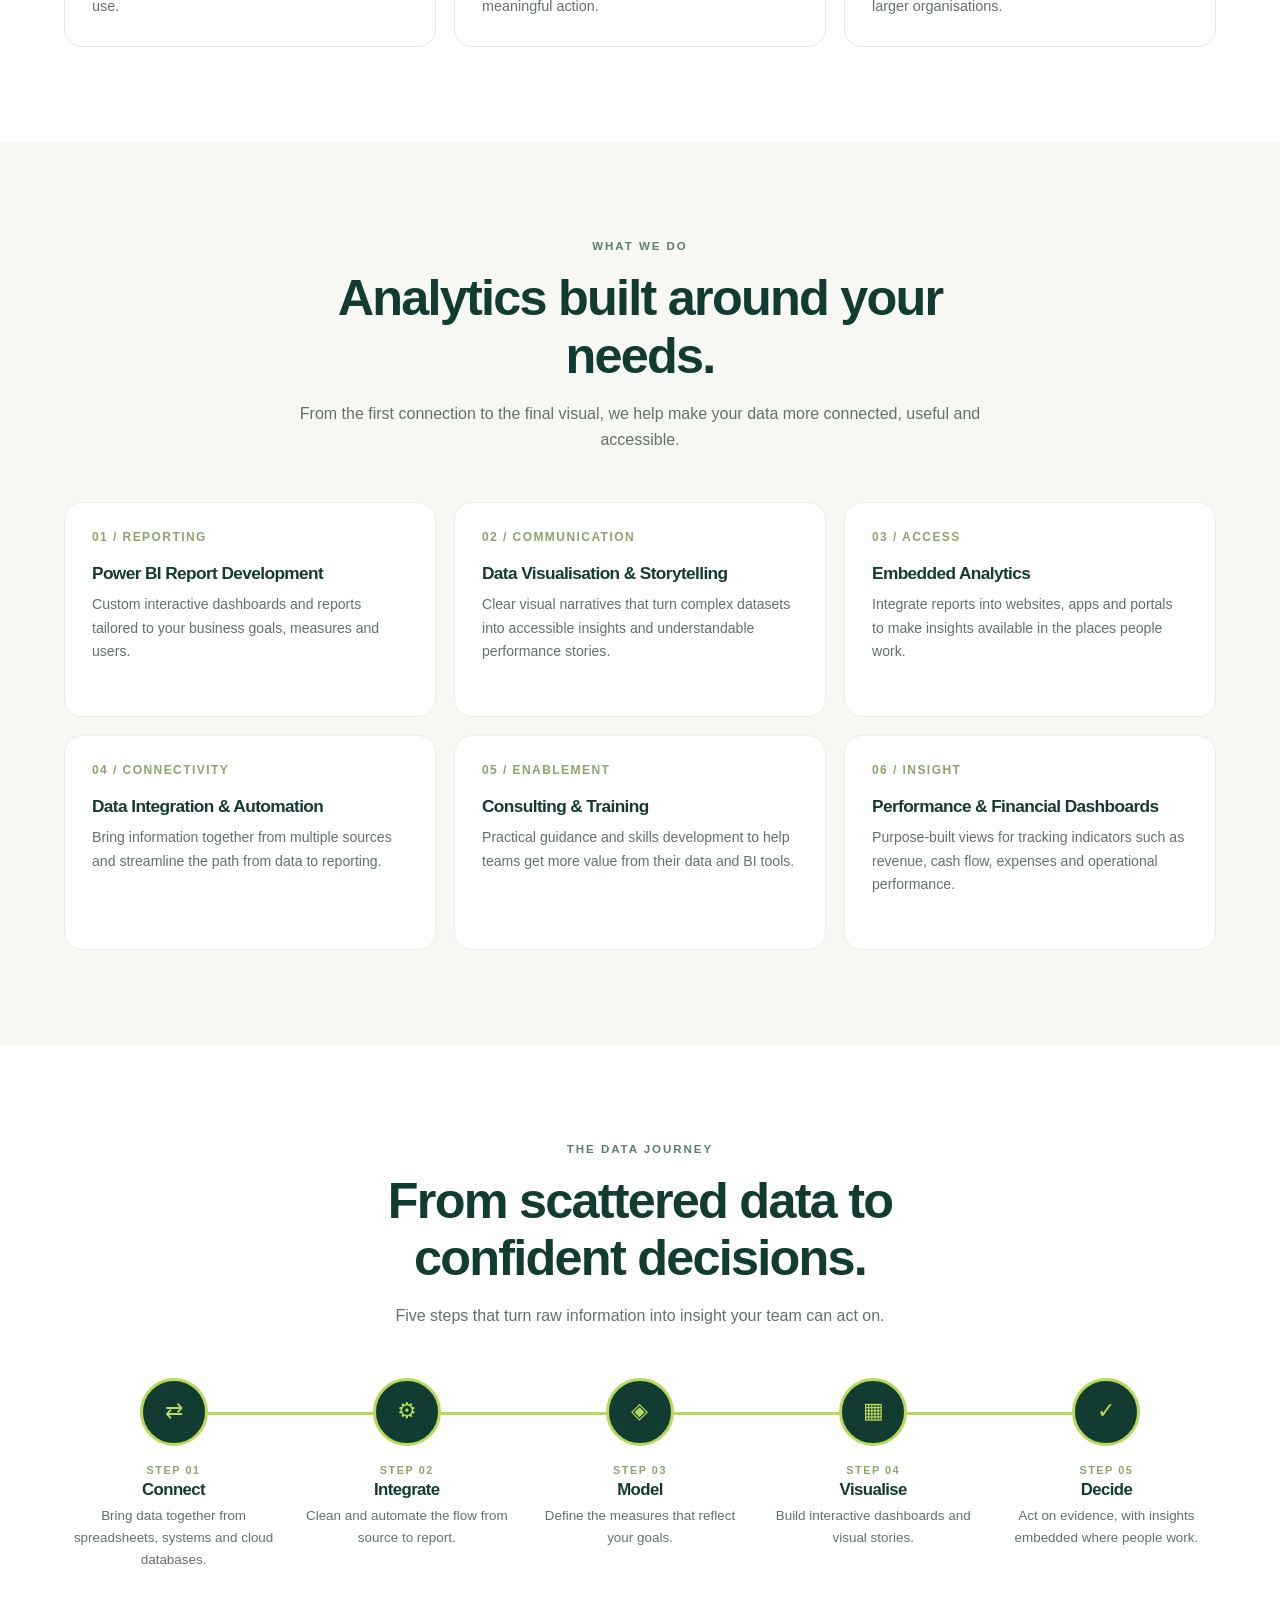
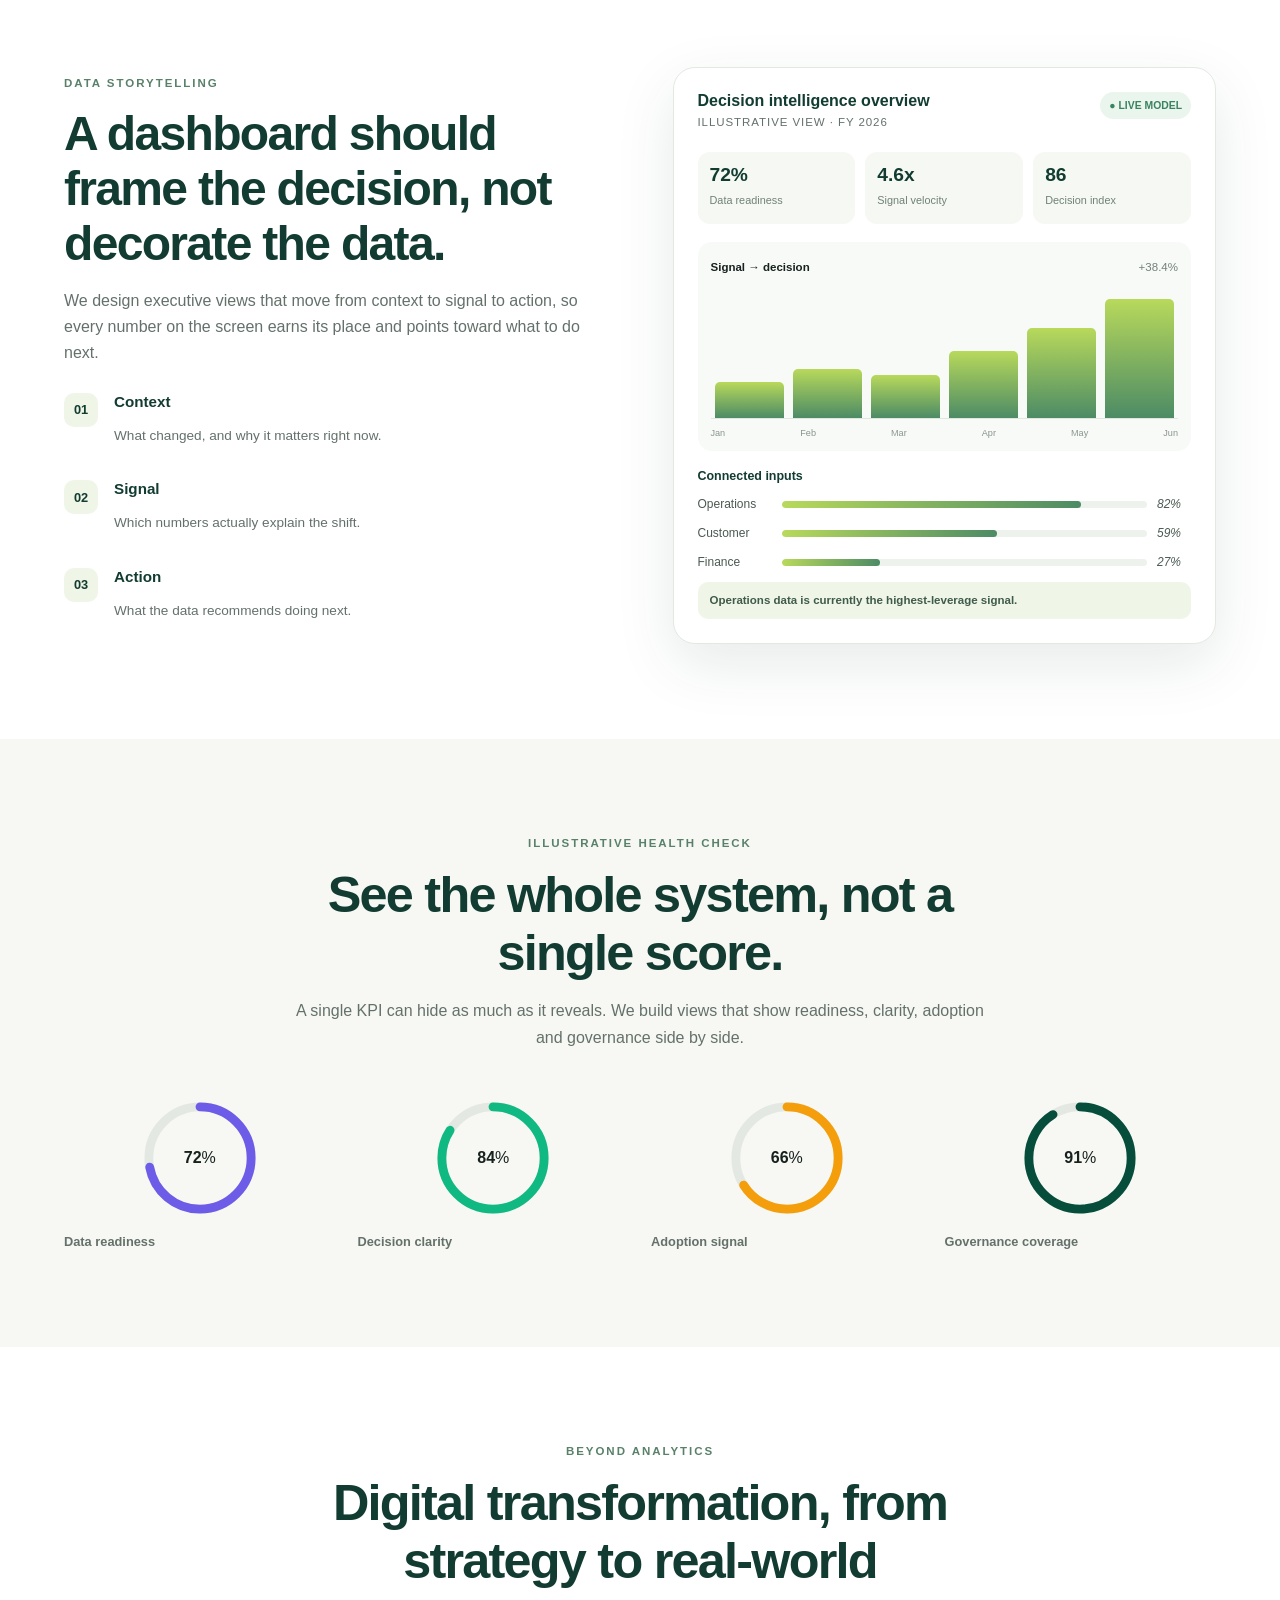
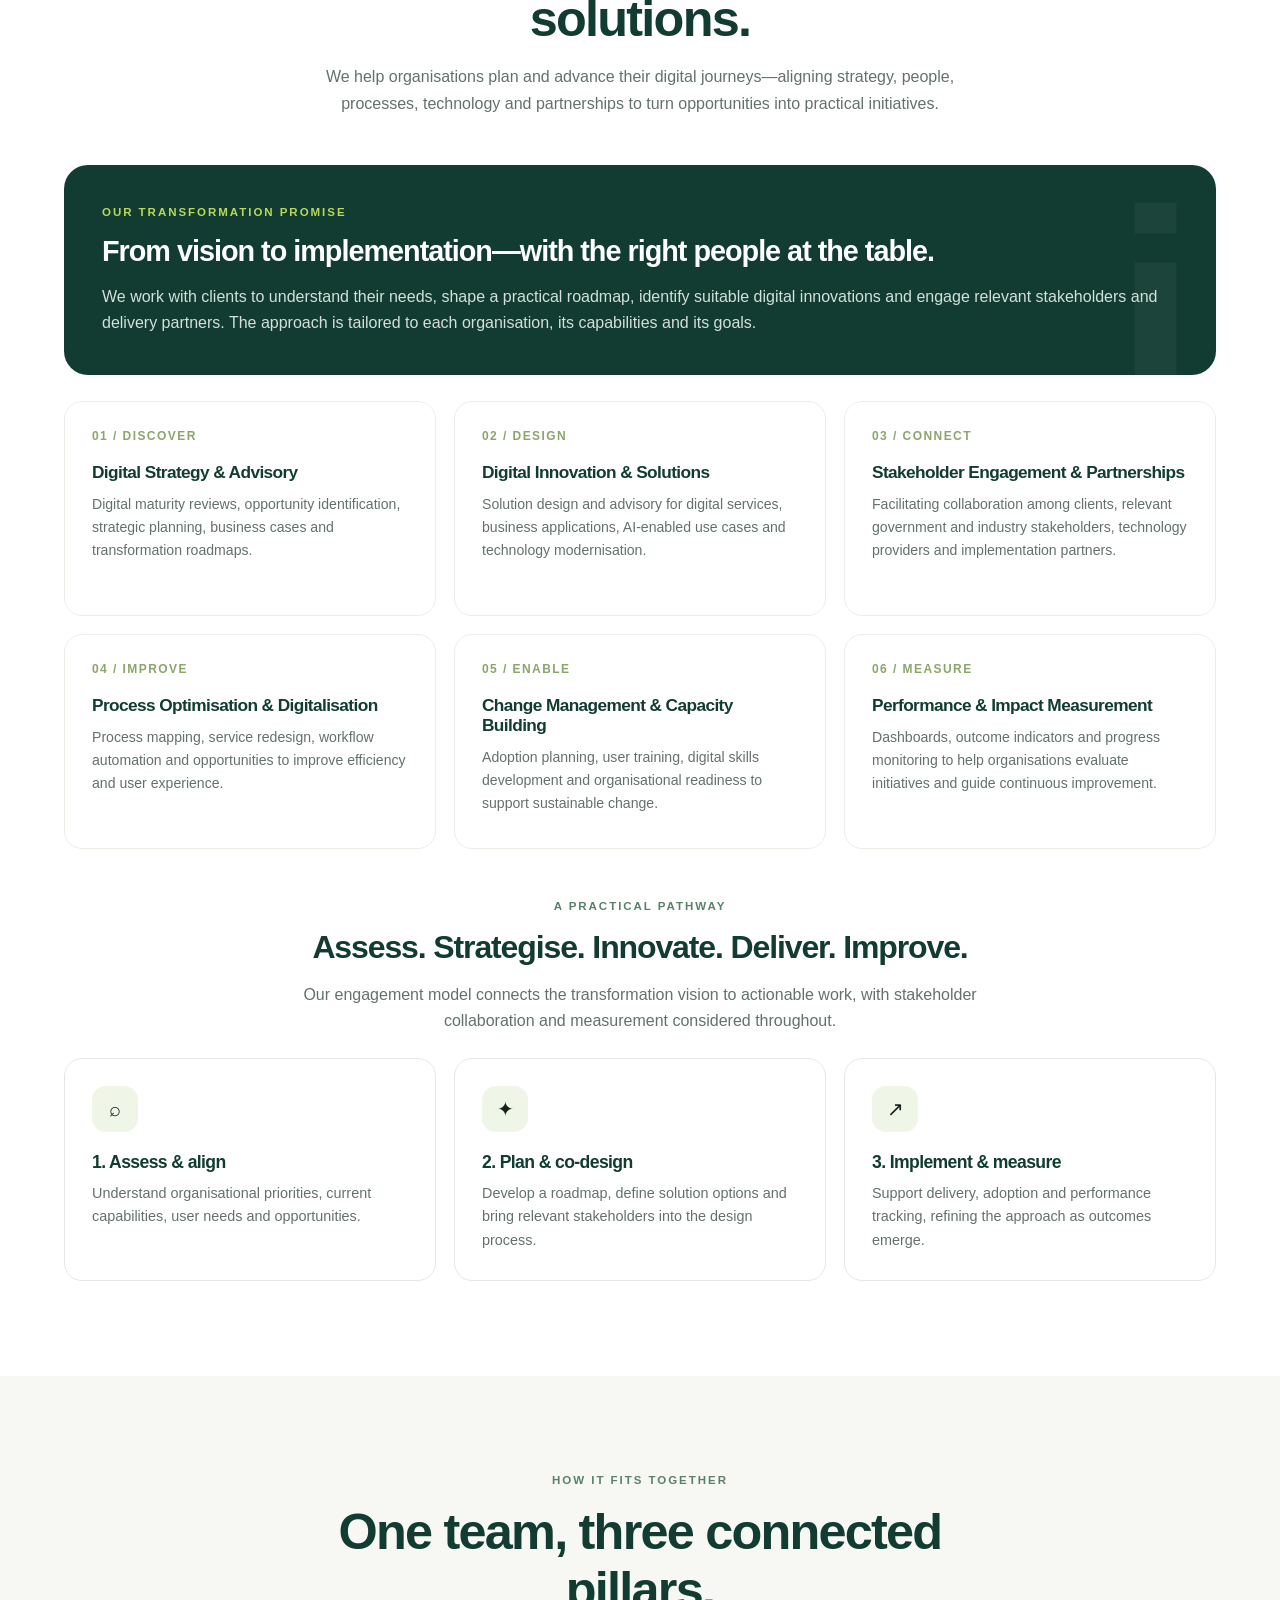
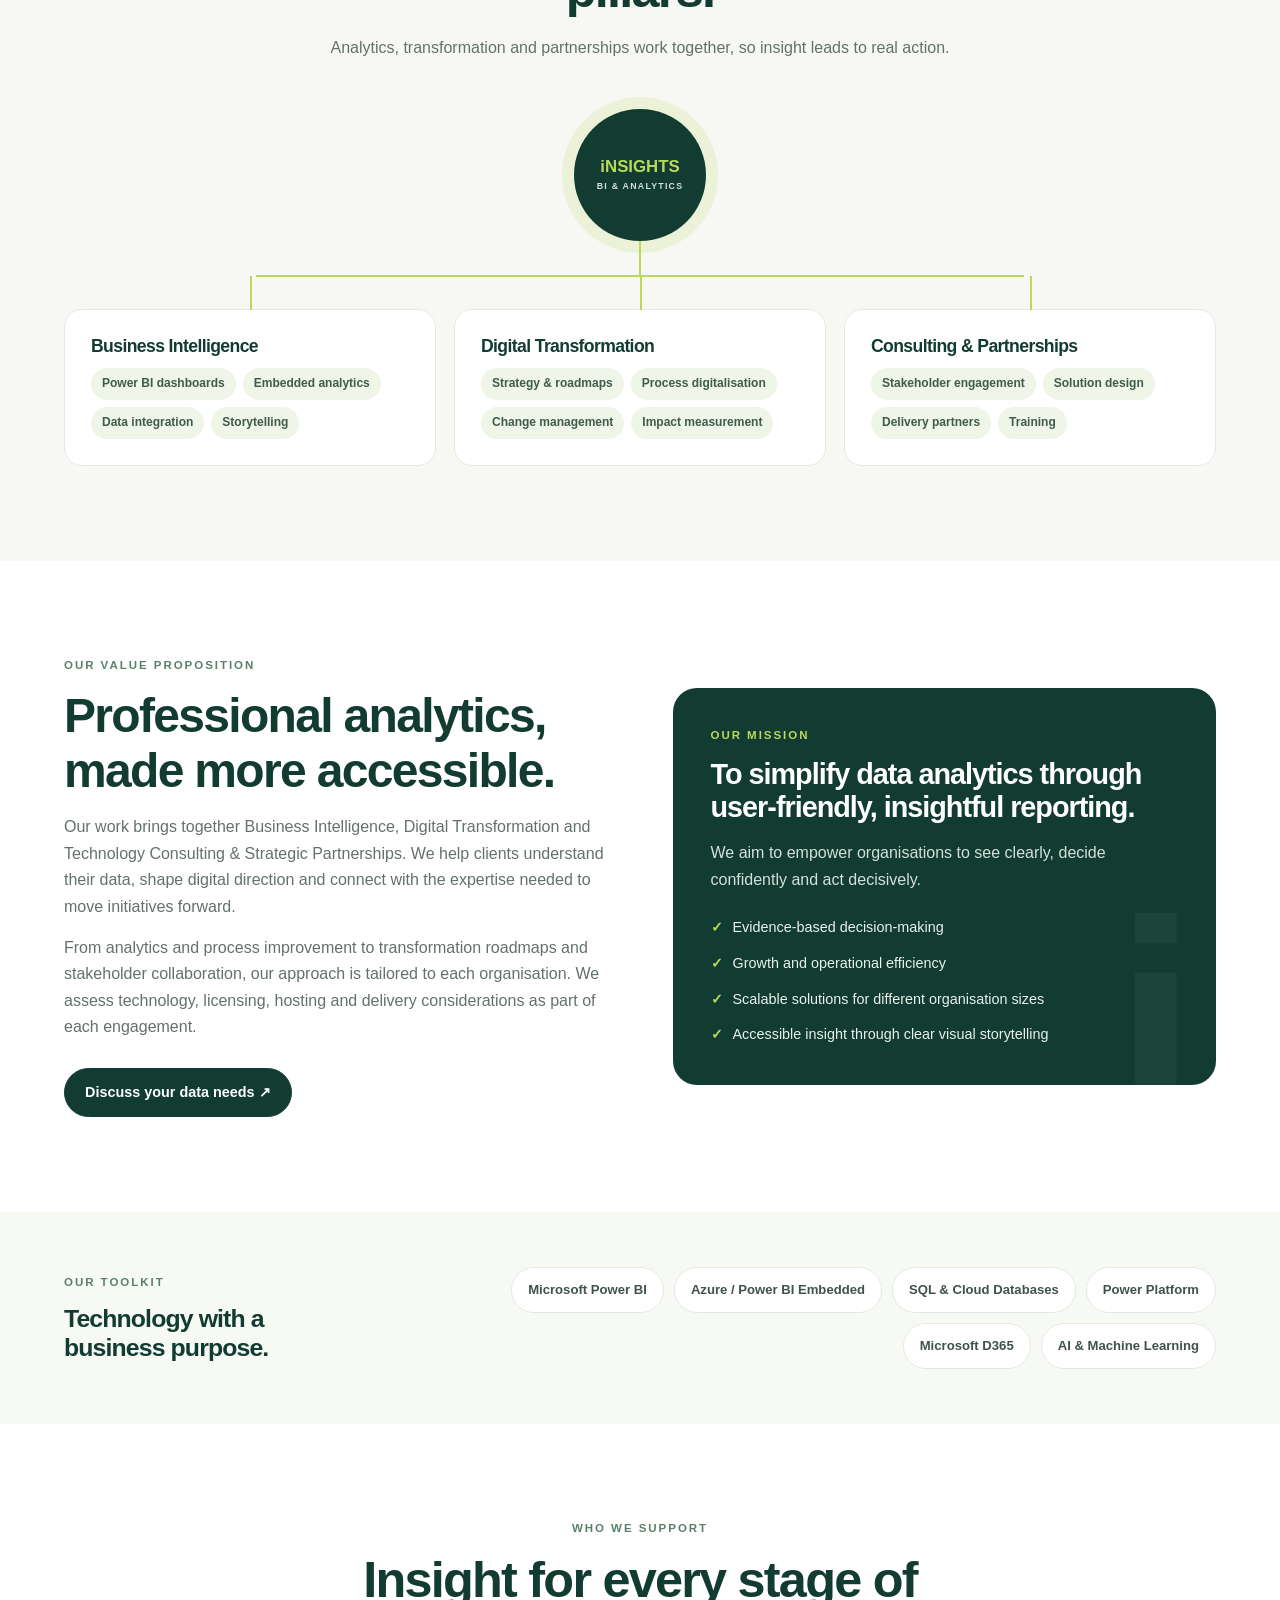
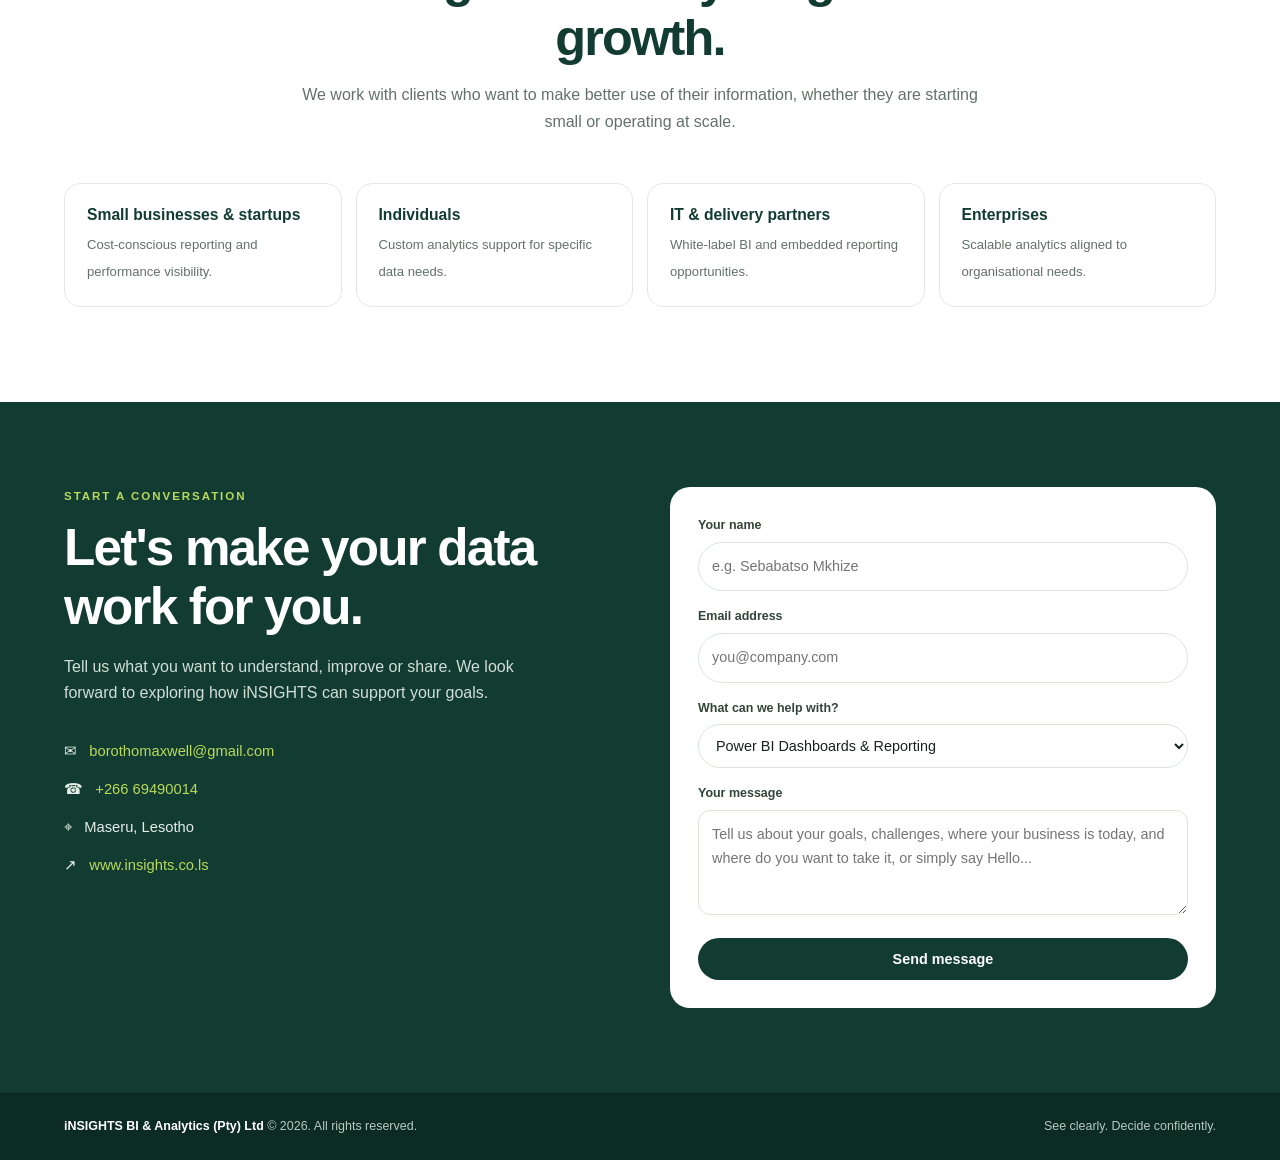
==== commit ce6e37a2: "Update index.html" ====
--- a/index.html
+++ b/index.html
@@ -32,7 +32,7 @@
   <div>
    <div class="eyebrow">Business Intelligence · Data Analytics</div>
    <h1>See clearly.<br><em>Decide confidently.</em></h1>
-   <p class="hero-copy">We turn complex data into clear, actionable insights—helping businesses understand performance, uncover opportunities and move forward with confidence.</p>
+   <p class="hero-copy">Most organisations have more data than ever but less clarity than they need. We help you turn complex data into clear, actionable insights—helping businesses understand performance, uncover opportunities and move forward with confidence.</p>
    <div class="hero-actions"><a class="btn btn-lime" href="#contact">Explore a solution <span>↗</span></a><a class="btn btn-outline" href="#services">Discover our services</a></div>
    <p class="hero-note">Business Intelligence · Digital Transformation · Innovation · Strategic Partnerships</p>
   </div>
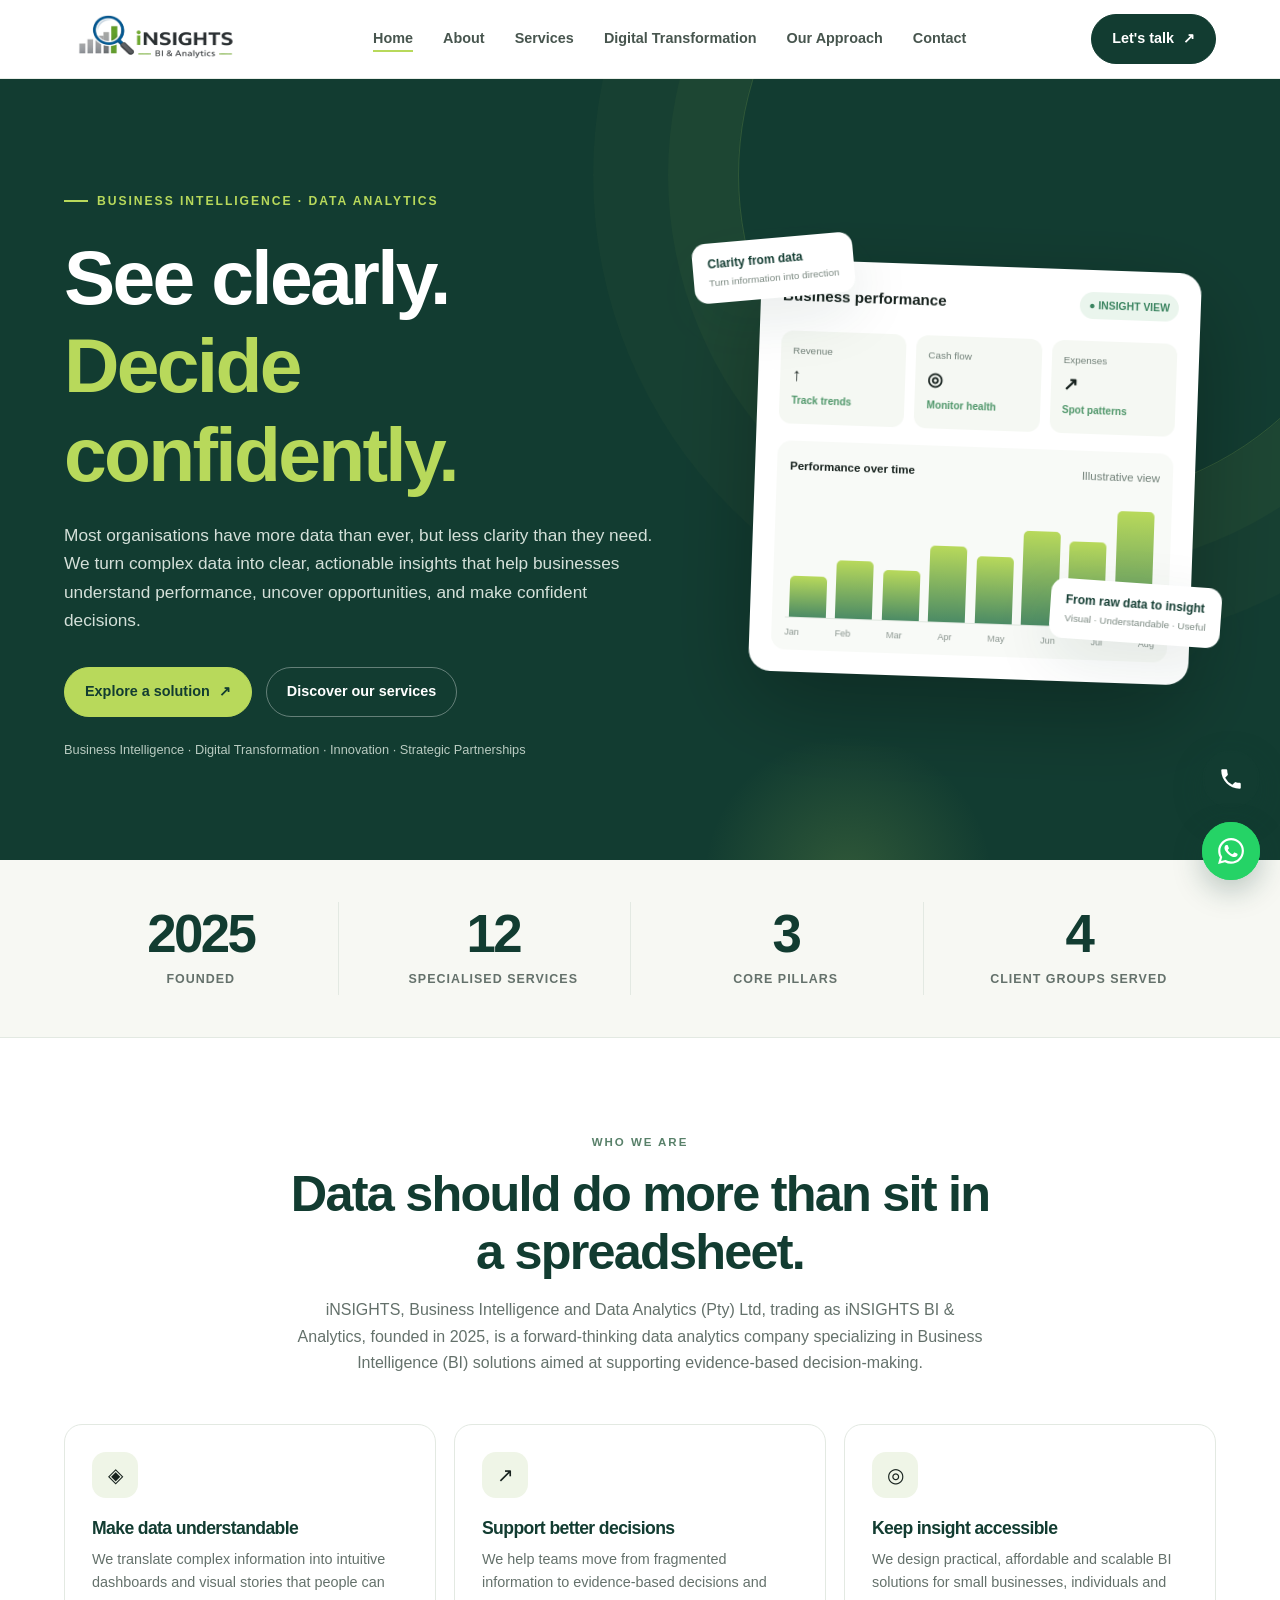
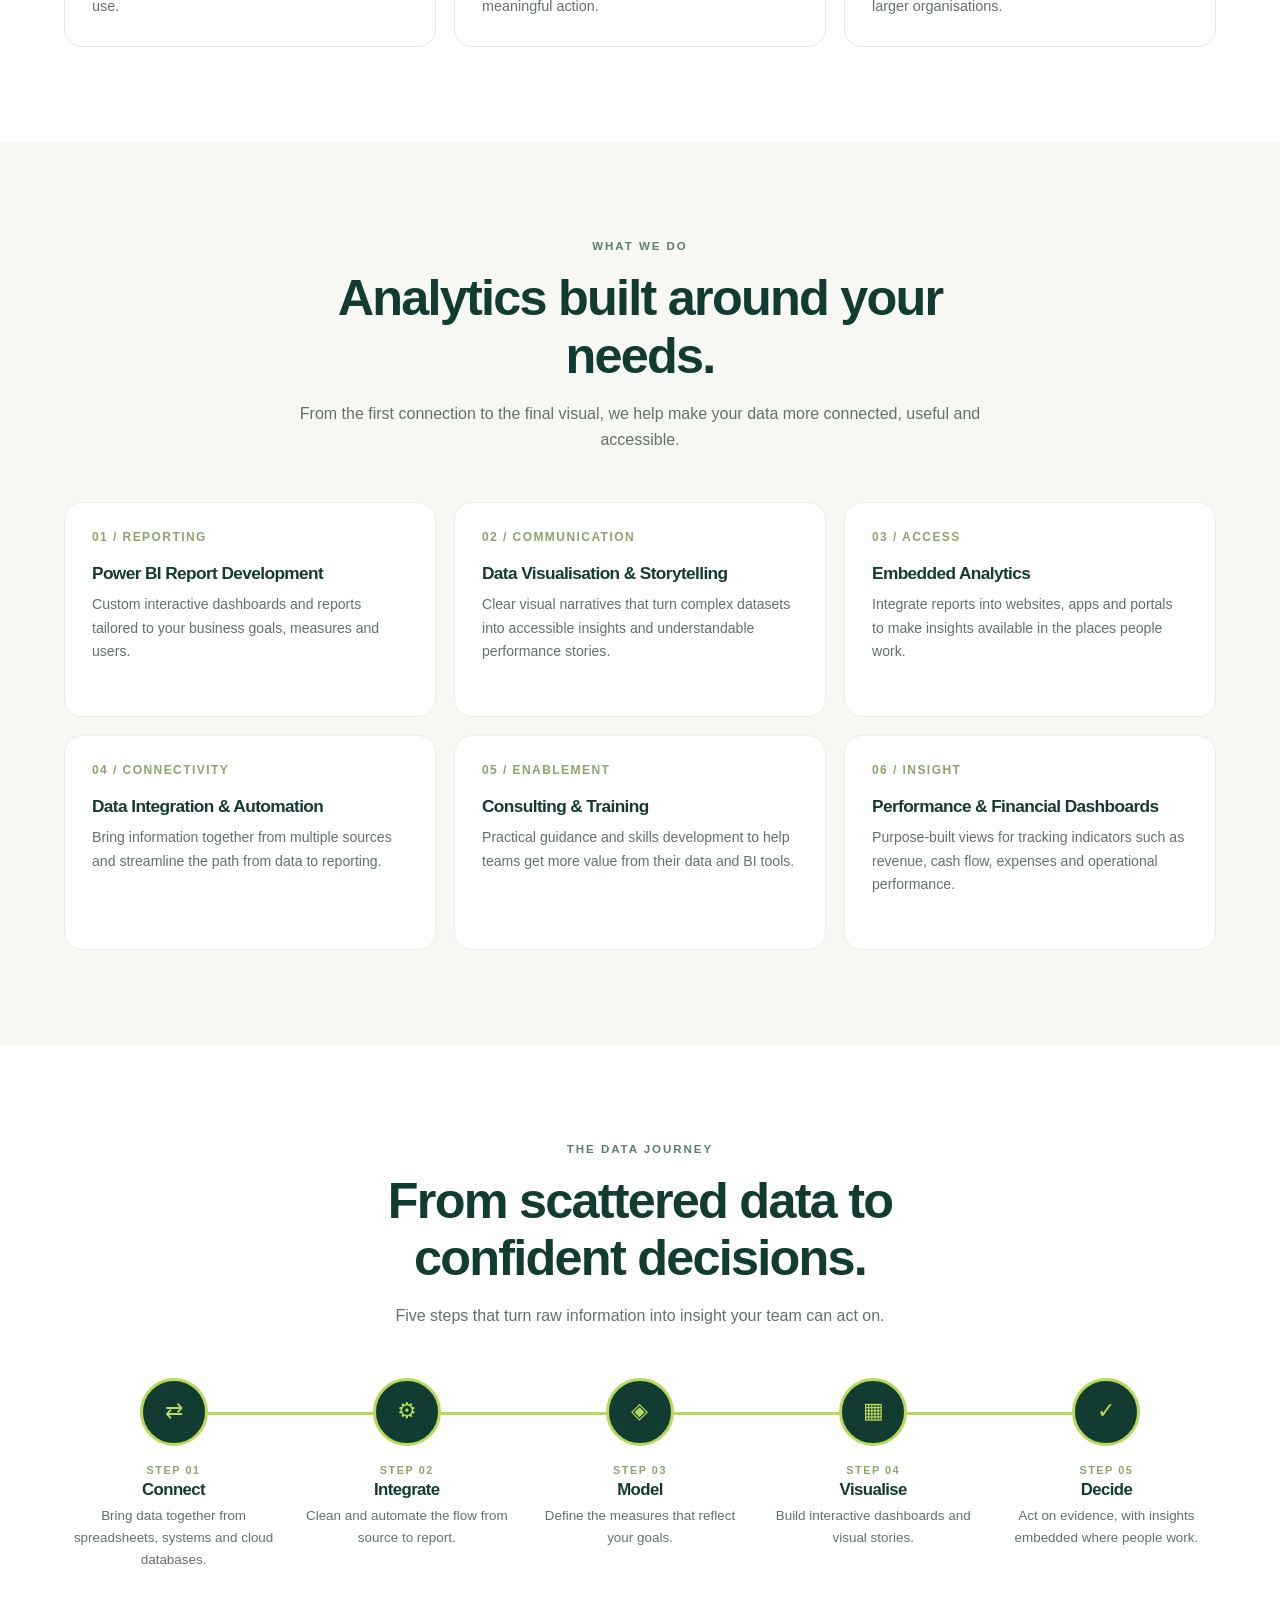
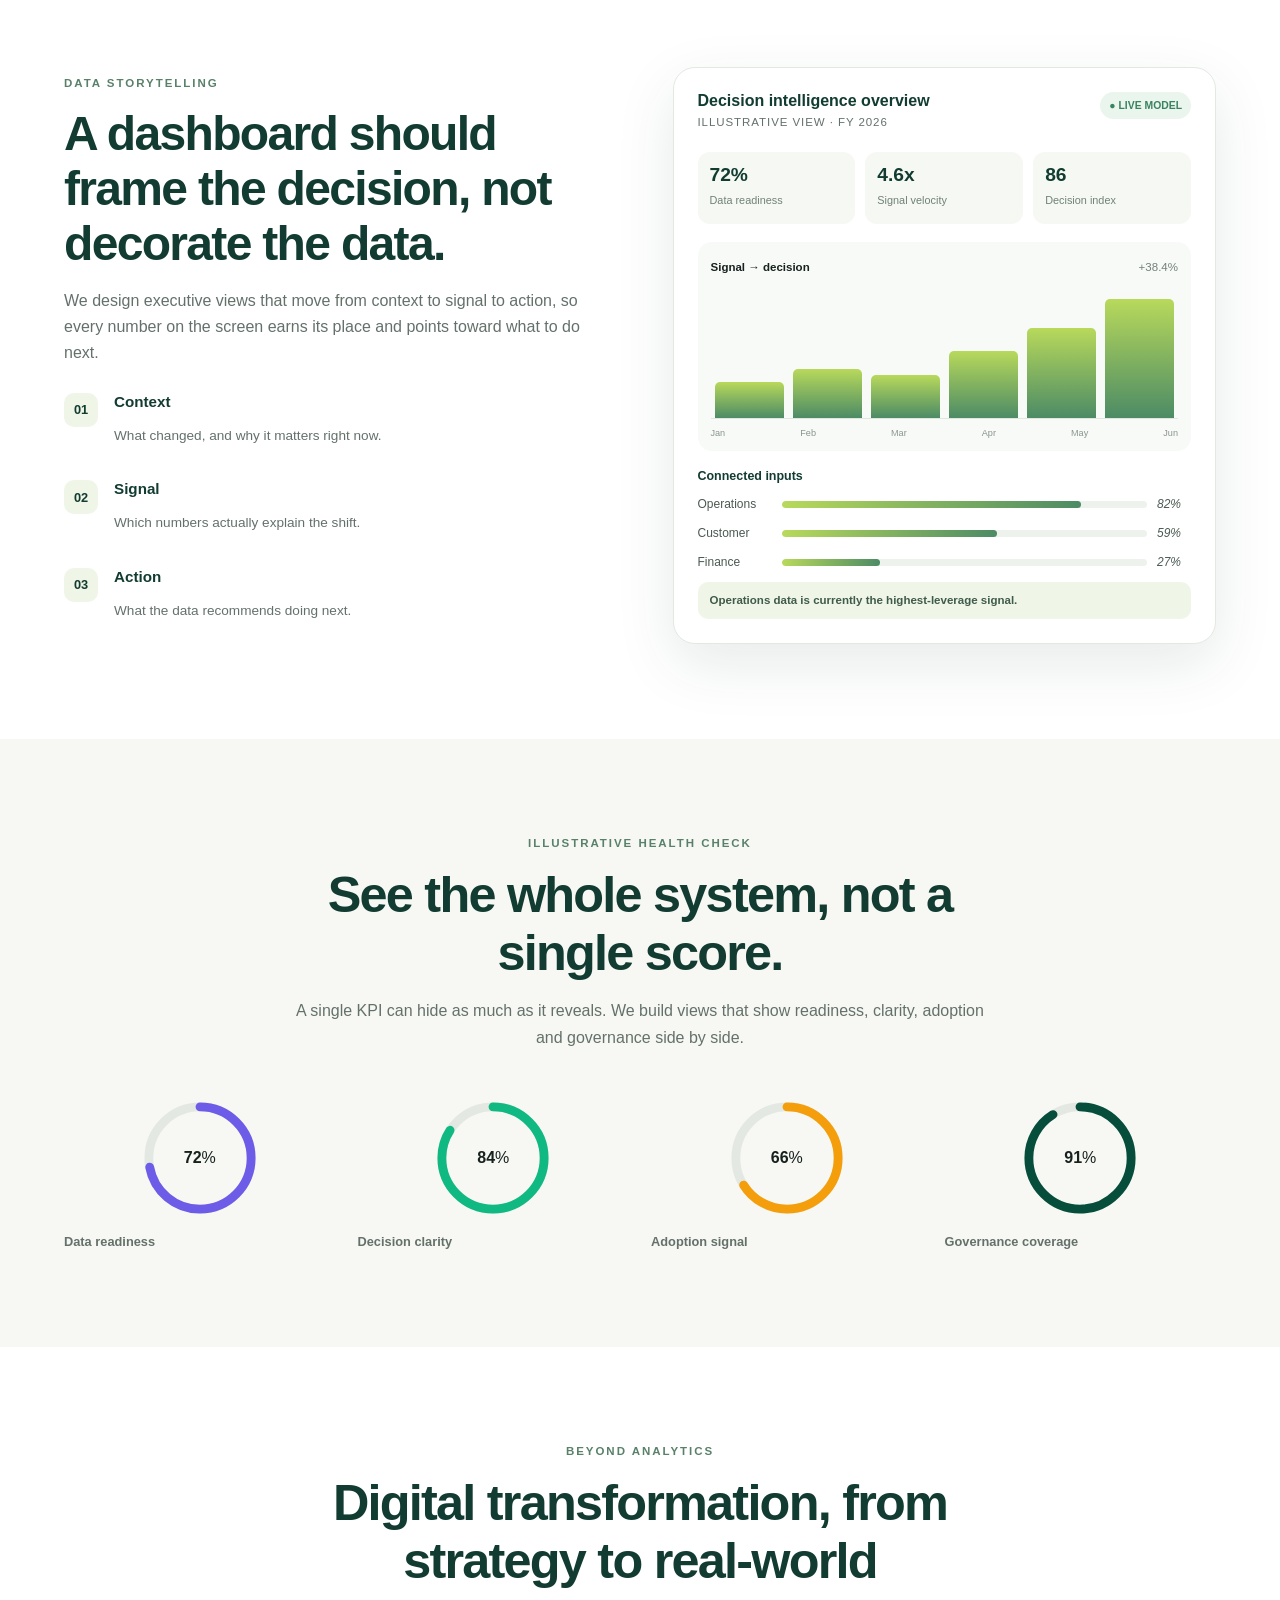
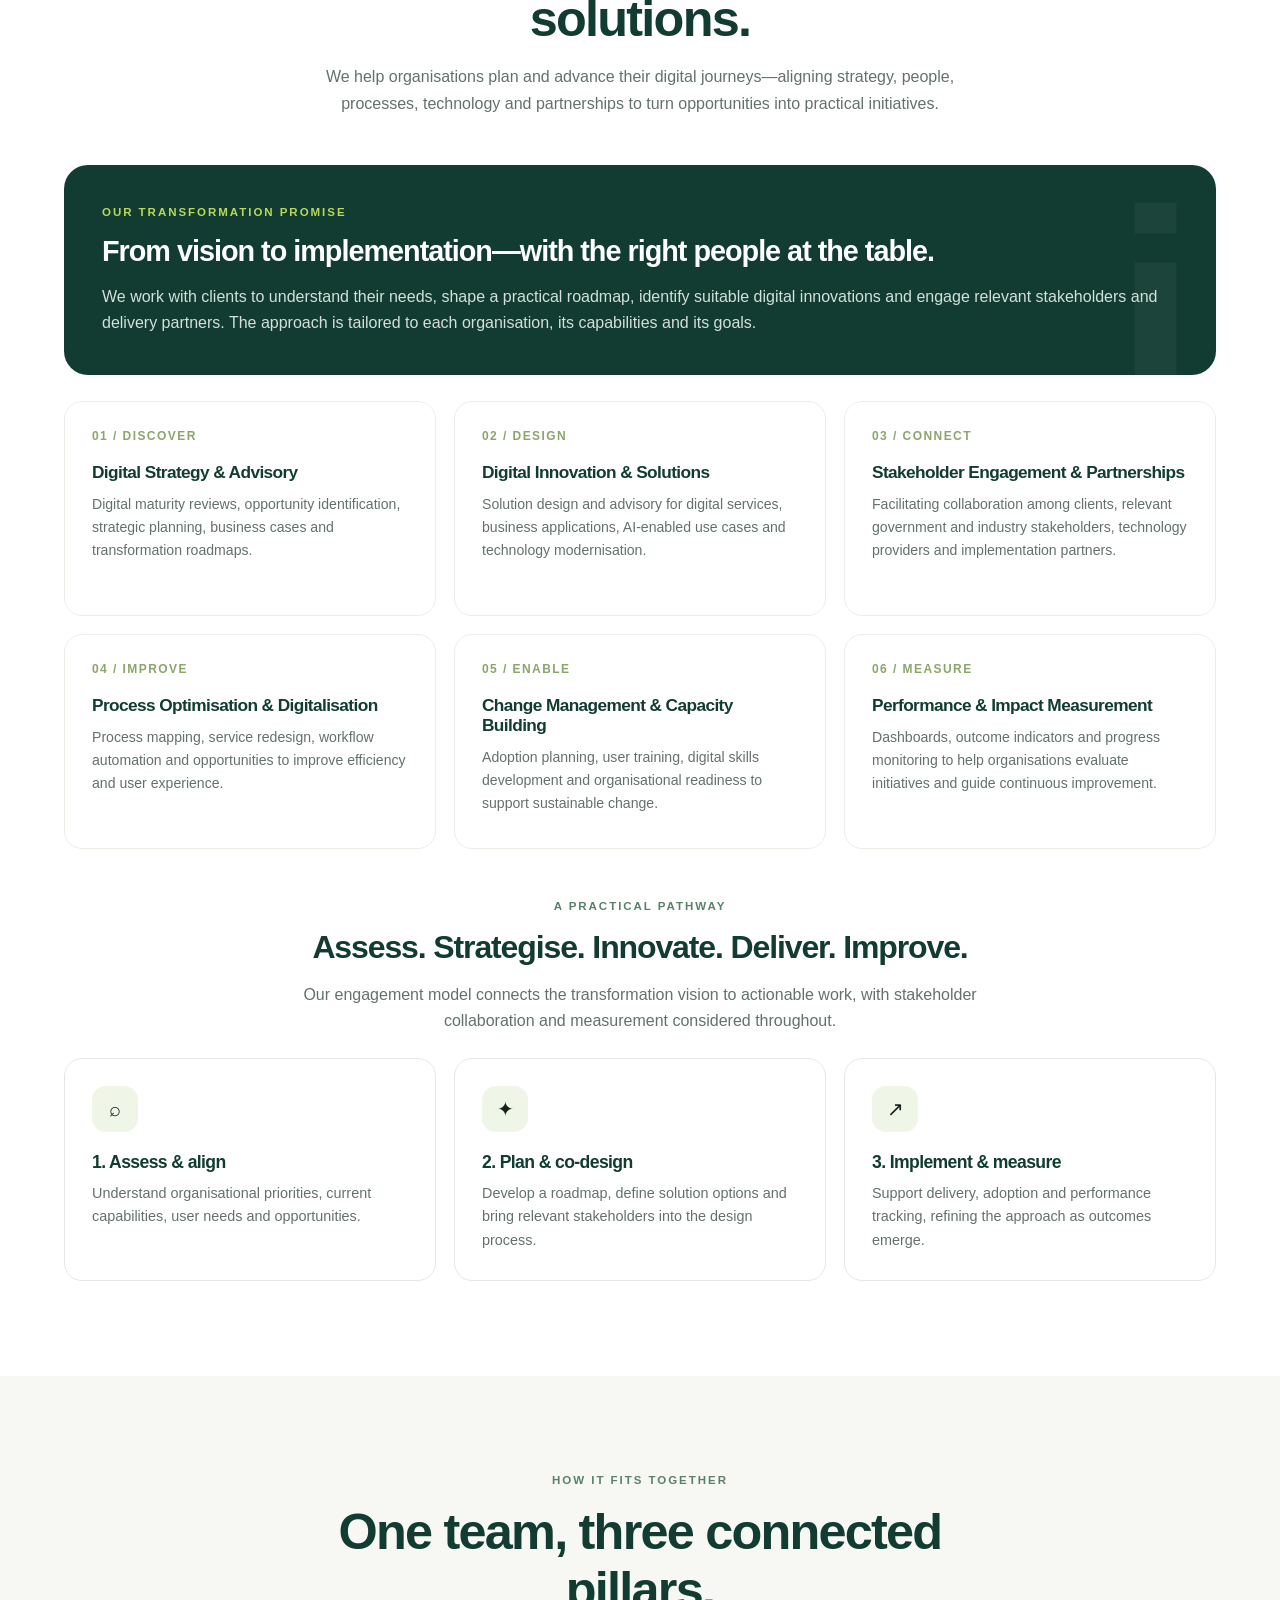
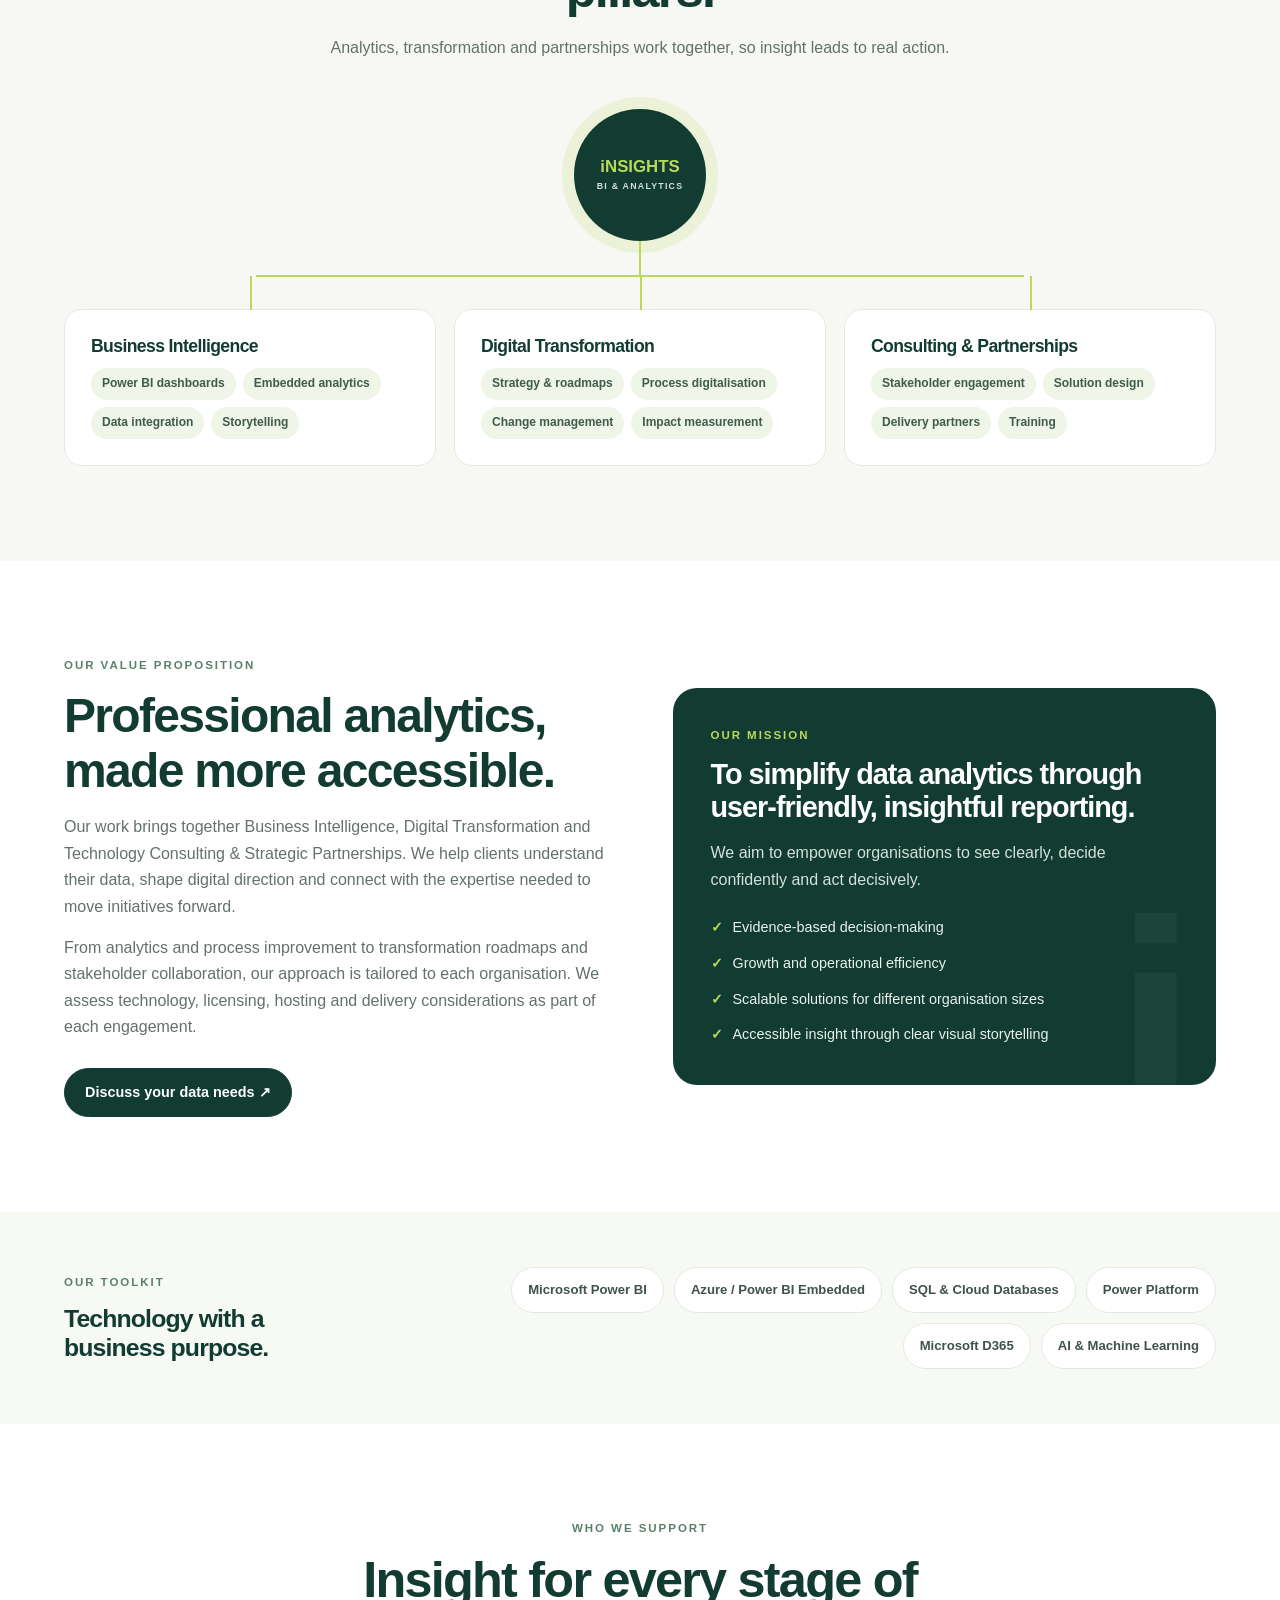
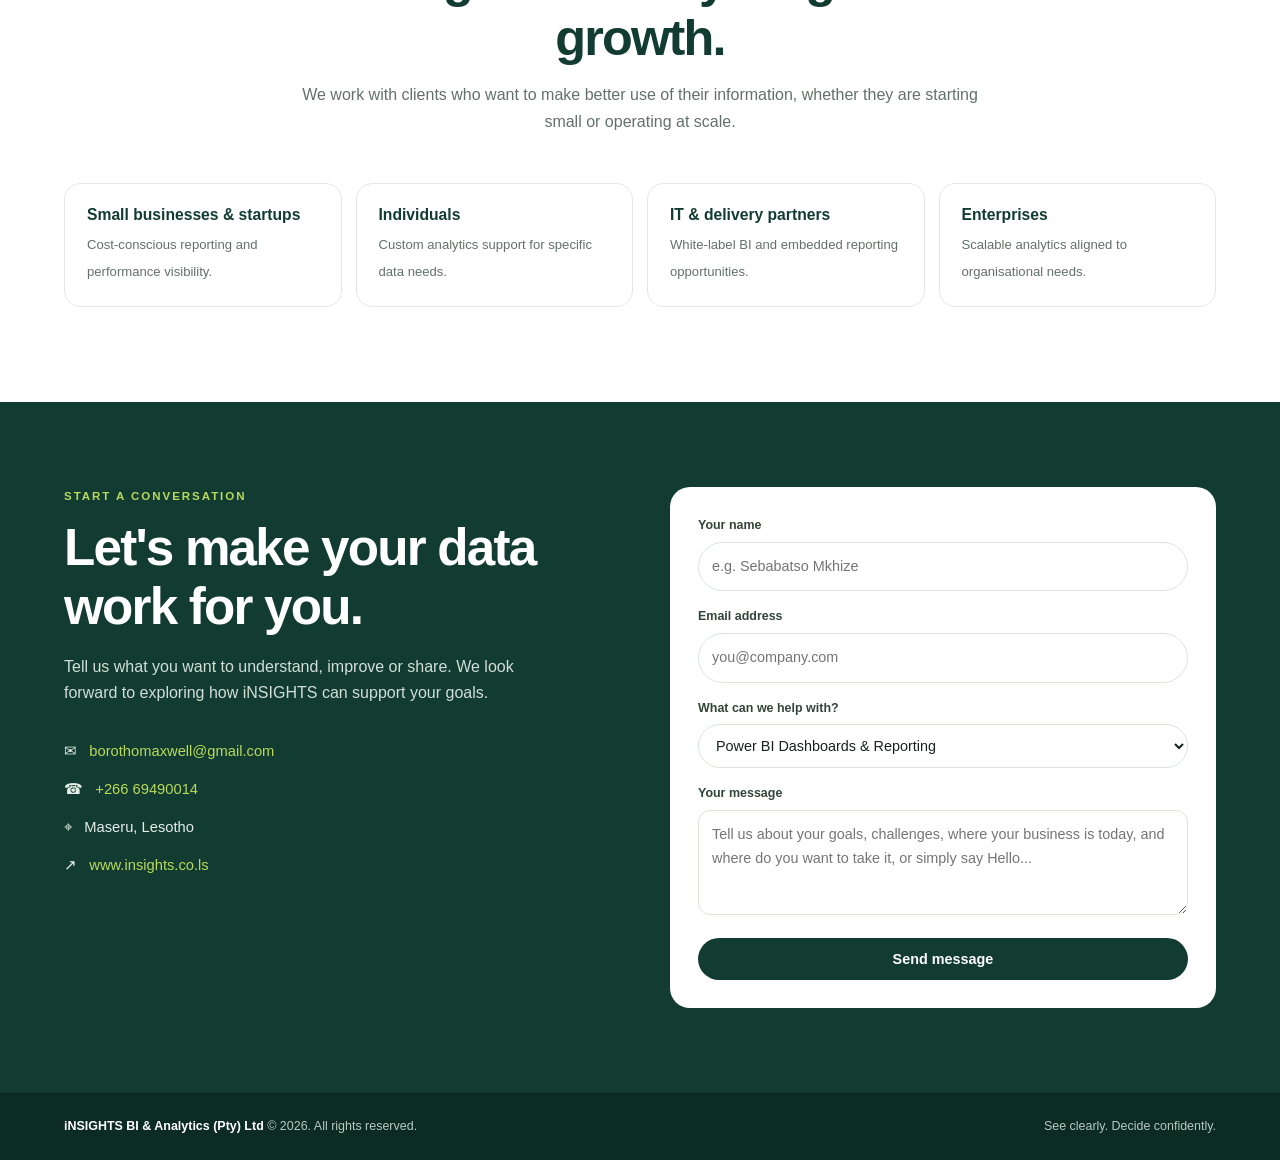
==== commit b7726948: "Update index.html" ====
--- a/index.html
+++ b/index.html
@@ -32,7 +32,7 @@
   <div>
    <div class="eyebrow">Business Intelligence · Data Analytics</div>
    <h1>See clearly.<br><em>Decide confidently.</em></h1>
-   <p class="hero-copy">Most organisations have more data than ever but less clarity than they need. We help you turn complex data into clear, actionable insights—helping businesses understand performance, uncover opportunities and move forward with confidence.</p>
+   <p class="hero-copy">Most organisations have more data than ever, but less clarity than they need. We turn complex data into clear, actionable insights that help businesses understand performance, uncover opportunities, and make confident decisions.</p>
    <div class="hero-actions"><a class="btn btn-lime" href="#contact">Explore a solution <span>↗</span></a><a class="btn btn-outline" href="#services">Discover our services</a></div>
    <p class="hero-note">Business Intelligence · Digital Transformation · Innovation · Strategic Partnerships</p>
   </div>
